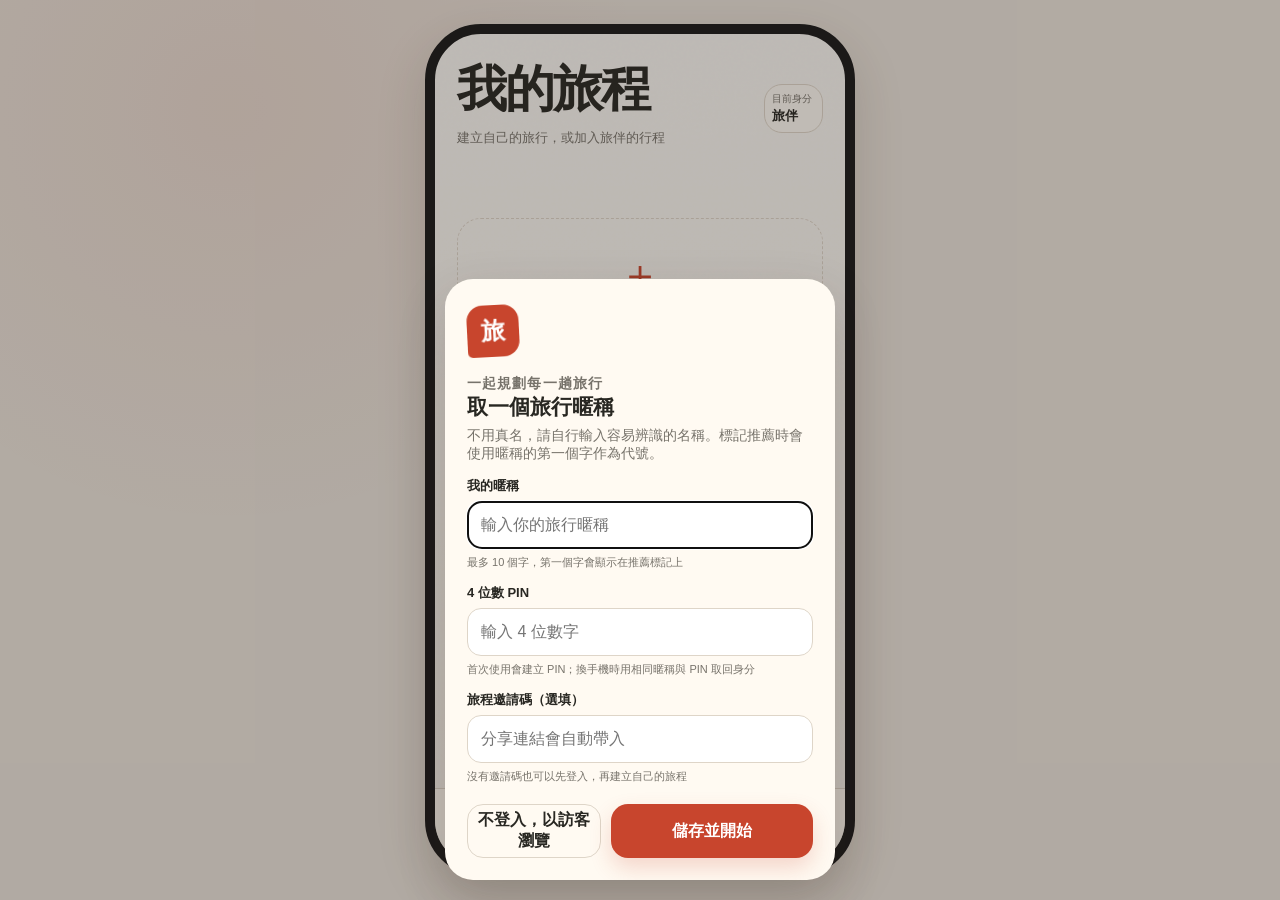
==== index.html @ 7e163027 "feat: add normalized planning geography Phase B implementation gate passed. Production data migratio" ====
<!doctype html>
<html lang="zh-Hant">
  <head>
    <meta charset="UTF-8" />
    <meta name="viewport" content="width=device-width, initial-scale=1, viewport-fit=cover" />
    <meta name="theme-color" content="#f6f1e8" />
    <meta
      name="description"
      content="多人協作的旅遊行程、航班、住宿與地點規劃 App"
    />
    <title>旅伴｜多人旅遊規劃</title>
    <link rel="manifest" href="./manifest.webmanifest" />
    <link rel="icon" href="./icons/icon-192.png" sizes="192x192" type="image/png" />
    <link rel="apple-touch-icon" href="./icons/apple-touch-icon.png" />
    <meta name="apple-mobile-web-app-capable" content="yes" />
    <meta name="apple-mobile-web-app-title" content="旅伴" />
    <link rel="stylesheet" href="./vendor/leaflet/leaflet.css" />
    <link rel="stylesheet" href="./styles.css?v=20260912.2" />
  </head>
  <body>
    <main class="stage">
      <section class="phone" aria-label="多人旅遊規劃 App">
        <div id="app" class="app"></div>
        <nav class="tab-bar" aria-label="主要導覽">
          <!-- Icons: Tabler Icons, MIT License. See vendor/tabler-icons/LICENSE. -->
          <button class="tab active" type="button" data-tab="overview" aria-current="page">
            <span class="tab-icon" aria-hidden="true">
              <svg viewBox="0 0 24 24" fill="none" stroke="currentColor" stroke-width="2" stroke-linecap="round" stroke-linejoin="round" focusable="false">
                <path d="M8 16l2 -6l6 -2l-2 6l-6 2" />
                <path d="M3 12a9 9 0 1 0 18 0a9 9 0 1 0 -18 0" />
                <path d="M12 3v2M12 19v2M3 12h2M19 12h2" />
              </svg>
            </span><span class="tab-label">總覽</span>
          </button>
          <button class="tab" type="button" data-tab="places">
            <span class="tab-icon" aria-hidden="true">
              <svg viewBox="0 0 24 24" fill="none" stroke="currentColor" stroke-width="2" stroke-linecap="round" stroke-linejoin="round" focusable="false">
                <path d="M9 11a3 3 0 1 0 6 0a3 3 0 0 0 -6 0" />
                <path d="M17.657 16.657l-4.243 4.243a2 2 0 0 1 -2.827 0l-4.244 -4.243a8 8 0 1 1 11.314 0" />
              </svg>
            </span><span class="tab-label">地點</span>
          </button>
          <button class="tab" type="button" data-tab="itinerary">
            <span class="tab-icon" aria-hidden="true">
              <svg viewBox="0 0 24 24" fill="none" stroke="currentColor" stroke-width="2" stroke-linecap="round" stroke-linejoin="round" focusable="false">
                <path d="M4 7a2 2 0 0 1 2 -2h12a2 2 0 0 1 2 2v12a2 2 0 0 1 -2 2h-12a2 2 0 0 1 -2 -2V7" />
                <path d="M16 3v4M8 3v4M4 11h16M8 15h2v2H8v-2" />
              </svg>
            </span><span class="tab-label">行程</span>
          </button>
          <button class="tab" type="button" data-tab="shopping">
            <span class="tab-icon" aria-hidden="true">
              <svg viewBox="0 0 24 24" fill="none" stroke="currentColor" stroke-width="2" stroke-linecap="round" stroke-linejoin="round" focusable="false">
                <path d="M6.331 8h11.339a2 2 0 0 1 1.977 2.304l-1.255 8.152a3 3 0 0 1 -2.966 2.544h-6.852a3 3 0 0 1 -2.965 -2.544l-1.255 -8.152A2 2 0 0 1 6.331 8" />
                <path d="M9 11V6a3 3 0 0 1 6 0v5" />
              </svg>
            </span><span class="tab-label">購物</span>
          </button>
        </nav>
        <div class="home-indicator" aria-hidden="true"></div>
      </section>
    </main>

    <div id="sheet-root"></div>
    <div id="toast-root" aria-live="polite"></div>
    <script src="./vendor/leaflet/leaflet.js"></script>
    <script src="./lib/travel-area-audit.js?v=20260913.1"></script>
    <script src="./lib/area-tags.js?v=20260913.1"></script>
    <script src="./lib/canonical-travel-catalog.js?v=20260913.1"></script>
    <script src="./lib/planning-geography.js?v=20260913.2"></script>
    <script src="./lib/canonical-travel-manifest.js?v=20260913.1"></script>
    <script src="./lib/canonical-travel-migration.js?v=20260913.1"></script>
    <script src="./app.js?v=20260913.1"></script>
  </body>
</html>
---- vendor/leaflet/leaflet.css ----
/* required styles */

.leaflet-pane,
.leaflet-tile,
.leaflet-marker-icon,
.leaflet-marker-shadow,
.leaflet-tile-container,
.leaflet-pane > svg,
.leaflet-pane > canvas,
.leaflet-zoom-box,
.leaflet-image-layer,
.leaflet-layer {
	position: absolute;
	left: 0;
	top: 0;
	}
.leaflet-container {
	overflow: hidden;
	}
.leaflet-tile,
.leaflet-marker-icon,
.leaflet-marker-shadow {
	-webkit-user-select: none;
	   -moz-user-select: none;
	        user-select: none;
	  -webkit-user-drag: none;
	}
/* Prevents IE11 from highlighting tiles in blue */
.leaflet-tile::selection {
	background: transparent;
}
/* Safari renders non-retina tile on retina better with this, but Chrome is worse */
.leaflet-safari .leaflet-tile {
	image-rendering: -webkit-optimize-contrast;
	}
/* hack that prevents hw layers "stretching" when loading new tiles */
.leaflet-safari .leaflet-tile-container {
	width: 1600px;
	height: 1600px;
	-webkit-transform-origin: 0 0;
	}
.leaflet-marker-icon,
.leaflet-marker-shadow {
	display: block;
	}
/* .leaflet-container svg: reset svg max-width decleration shipped in Joomla! (joomla.org) 3.x */
/* .leaflet-container img: map is broken in FF if you have max-width: 100% on tiles */
.leaflet-container .leaflet-overlay-pane svg {
	max-width: none !important;
	max-height: none !important;
	}
.leaflet-container .leaflet-marker-pane img,
.leaflet-container .leaflet-shadow-pane img,
.leaflet-container .leaflet-tile-pane img,
.leaflet-container img.leaflet-image-layer,
.leaflet-container .leaflet-tile {
	max-width: none !important;
	max-height: none !important;
	width: auto;
	padding: 0;
	}

.leaflet-container img.leaflet-tile {
	/* See: https://bugs.chromium.org/p/chromium/issues/detail?id=600120 */
	mix-blend-mode: plus-lighter;
}

.leaflet-container.leaflet-touch-zoom {
	-ms-touch-action: pan-x pan-y;
	touch-action: pan-x pan-y;
	}
.leaflet-container.leaflet-touch-drag {
	-ms-touch-action: pinch-zoom;
	/* Fallback for FF which doesn't support pinch-zoom */
	touch-action: none;
	touch-action: pinch-zoom;
}
.leaflet-container.leaflet-touch-drag.leaflet-touch-zoom {
	-ms-touch-action: none;
	touch-action: none;
}
.leaflet-container {
	-webkit-tap-highlight-color: transparent;
}
.leaflet-container a {
	-webkit-tap-highlight-color: rgba(51, 181, 229, 0.4);
}
.leaflet-tile {
	filter: inherit;
	visibility: hidden;
	}
.leaflet-tile-loaded {
	visibility: inherit;
	}
.leaflet-zoom-box {
	width: 0;
	height: 0;
	-moz-box-sizing: border-box;
	     box-sizing: border-box;
	z-index: 800;
	}
/* workaround for https://bugzilla.mozilla.org/show_bug.cgi?id=888319 */
.leaflet-overlay-pane svg {
	-moz-user-select: none;
	}

.leaflet-pane         { z-index: 400; }

.leaflet-tile-pane    { z-index: 200; }
.leaflet-overlay-pane { z-index: 400; }
.leaflet-shadow-pane  { z-index: 500; }
.leaflet-marker-pane  { z-index: 600; }
.leaflet-tooltip-pane   { z-index: 650; }
.leaflet-popup-pane   { z-index: 700; }

.leaflet-map-pane canvas { z-index: 100; }
.leaflet-map-pane svg    { z-index: 200; }

.leaflet-vml-shape {
	width: 1px;
	height: 1px;
	}
.lvml {
	behavior: url(#default#VML);
	display: inline-block;
	position: absolute;
	}


/* control positioning */

.leaflet-control {
	position: relative;
	z-index: 800;
	pointer-events: visiblePainted; /* IE 9-10 doesn't have auto */
	pointer-events: auto;
	}
.leaflet-top,
.leaflet-bottom {
	position: absolute;
	z-index: 1000;
	pointer-events: none;
	}
.leaflet-top {
	top: 0;
	}
.leaflet-right {
	right: 0;
	}
.leaflet-bottom {
	bottom: 0;
	}
.leaflet-left {
	left: 0;
	}
.leaflet-control {
	float: left;
	clear: both;
	}
.leaflet-right .leaflet-control {
	float: right;
	}
.leaflet-top .leaflet-control {
	margin-top: 10px;
	}
.leaflet-bottom .leaflet-control {
	margin-bottom: 10px;
	}
.leaflet-left .leaflet-control {
	margin-left: 10px;
	}
.leaflet-right .leaflet-control {
	margin-right: 10px;
	}


/* zoom and fade animations */

.leaflet-fade-anim .leaflet-popup {
	opacity: 0;
	-webkit-transition: opacity 0.2s linear;
	   -moz-transition: opacity 0.2s linear;
	        transition: opacity 0.2s linear;
	}
.leaflet-fade-anim .leaflet-map-pane .leaflet-popup {
	opacity: 1;
	}
.leaflet-zoom-animated {
	-webkit-transform-origin: 0 0;
	    -ms-transform-origin: 0 0;
	        transform-origin: 0 0;
	}
svg.leaflet-zoom-animated {
	will-change: transform;
}

.leaflet-zoom-anim .leaflet-zoom-animated {
	-webkit-transition: -webkit-transform 0.25s cubic-bezier(0,0,0.25,1);
	   -moz-transition:    -moz-transform 0.25s cubic-bezier(0,0,0.25,1);
	        transition:         transform 0.25s cubic-bezier(0,0,0.25,1);
	}
.leaflet-zoom-anim .leaflet-tile,
.leaflet-pan-anim .leaflet-tile {
	-webkit-transition: none;
	   -moz-transition: none;
	        transition: none;
	}

.leaflet-zoom-anim .leaflet-zoom-hide {
	visibility: hidden;
	}


/* cursors */

.leaflet-interactive {
	cursor: pointer;
	}
.leaflet-grab {
	cursor: -webkit-grab;
	cursor:    -moz-grab;
	cursor:         grab;
	}
.leaflet-crosshair,
.leaflet-crosshair .leaflet-interactive {
	cursor: crosshair;
	}
.leaflet-popup-pane,
.leaflet-control {
	cursor: auto;
	}
.leaflet-dragging .leaflet-grab,
.leaflet-dragging .leaflet-grab .leaflet-interactive,
.leaflet-dragging .leaflet-marker-draggable {
	cursor: move;
	cursor: -webkit-grabbing;
	cursor:    -moz-grabbing;
	cursor:         grabbing;
	}

/* marker & overlays interactivity */
.leaflet-marker-icon,
.leaflet-marker-shadow,
.leaflet-image-layer,
.leaflet-pane > svg path,
.leaflet-tile-container {
	pointer-events: none;
	}

.leaflet-marker-icon.leaflet-interactive,
.leaflet-image-layer.leaflet-interactive,
.leaflet-pane > svg path.leaflet-interactive,
svg.leaflet-image-layer.leaflet-interactive path {
	pointer-events: visiblePainted; /* IE 9-10 doesn't have auto */
	pointer-events: auto;
	}

/* visual tweaks */

.leaflet-container {
	background: #ddd;
	outline-offset: 1px;
	}
.leaflet-container a {
	color: #0078A8;
	}
.leaflet-zoom-box {
	border: 2px dotted #38f;
	background: rgba(255,255,255,0.5);
	}


/* general typography */
.leaflet-container {
	font-family: "Helvetica Neue", Arial, Helvetica, sans-serif;
	font-size: 12px;
	font-size: 0.75rem;
	line-height: 1.5;
	}


/* general toolbar styles */

.leaflet-bar {
	box-shadow: 0 1px 5px rgba(0,0,0,0.65);
	border-radius: 4px;
	}
.leaflet-bar a {
	background-color: #fff;
	border-bottom: 1px solid #ccc;
	width: 26px;
	height: 26px;
	line-height: 26px;
	display: block;
	text-align: center;
	text-decoration: none;
	color: black;
	}
.leaflet-bar a,
.leaflet-control-layers-toggle {
	background-position: 50% 50%;
	background-repeat: no-repeat;
	display: block;
	}
.leaflet-bar a:hover,
.leaflet-bar a:focus {
	background-color: #f4f4f4;
	}
.leaflet-bar a:first-child {
	border-top-left-radius: 4px;
	border-top-right-radius: 4px;
	}
.leaflet-bar a:last-child {
	border-bottom-left-radius: 4px;
	border-bottom-right-radius: 4px;
	border-bottom: none;
	}
.leaflet-bar a.leaflet-disabled {
	cursor: default;
	background-color: #f4f4f4;
	color: #bbb;
	}

.leaflet-touch .leaflet-bar a {
	width: 30px;
	height: 30px;
	line-height: 30px;
	}
.leaflet-touch .leaflet-bar a:first-child {
	border-top-left-radius: 2px;
	border-top-right-radius: 2px;
	}
.leaflet-touch .leaflet-bar a:last-child {
	border-bottom-left-radius: 2px;
	border-bottom-right-radius: 2px;
	}

/* zoom control */

.leaflet-control-zoom-in,
.leaflet-control-zoom-out {
	font: bold 18px 'Lucida Console', Monaco, monospace;
	text-indent: 1px;
	}

.leaflet-touch .leaflet-control-zoom-in, .leaflet-touch .leaflet-control-zoom-out  {
	font-size: 22px;
	}


/* layers control */

.leaflet-control-layers {
	box-shadow: 0 1px 5px rgba(0,0,0,0.4);
	background: #fff;
	border-radius: 5px;
	}
.leaflet-control-layers-toggle {
	background-image: url(images/layers.png);
	width: 36px;
	height: 36px;
	}
.leaflet-retina .leaflet-control-layers-toggle {
	background-image: url(images/layers-2x.png);
	background-size: 26px 26px;
	}
.leaflet-touch .leaflet-control-layers-toggle {
	width: 44px;
	height: 44px;
	}
.leaflet-control-layers .leaflet-control-layers-list,
.leaflet-control-layers-expanded .leaflet-control-layers-toggle {
	display: none;
	}
.leaflet-control-layers-expanded .leaflet-control-layers-list {
	display: block;
	position: relative;
	}
.leaflet-control-layers-expanded {
	padding: 6px 10px 6px 6px;
	color: #333;
	background: #fff;
	}
.leaflet-control-layers-scrollbar {
	overflow-y: scroll;
	overflow-x: hidden;
	padding-right: 5px;
	}
.leaflet-control-layers-selector {
	margin-top: 2px;
	position: relative;
	top: 1px;
	}
.leaflet-control-layers label {
	display: block;
	font-size: 13px;
	font-size: 1.08333em;
	}
.leaflet-control-layers-separator {
	height: 0;
	border-top: 1px solid #ddd;
	margin: 5px -10px 5px -6px;
	}

/* Default icon URLs */
.leaflet-default-icon-path { /* used only in path-guessing heuristic, see L.Icon.Default */
	background-image: url(images/marker-icon.png);
	}


/* attribution and scale controls */

.leaflet-container .leaflet-control-attribution {
	background: #fff;
	background: rgba(255, 255, 255, 0.8);
	margin: 0;
	}
.leaflet-control-attribution,
.leaflet-control-scale-line {
	padding: 0 5px;
	color: #333;
	line-height: 1.4;
	}
.leaflet-control-attribution a {
	text-decoration: none;
	}
.leaflet-control-attribution a:hover,
.leaflet-control-attribution a:focus {
	text-decoration: underline;
	}
.leaflet-attribution-flag {
	display: inline !important;
	vertical-align: baseline !important;
	width: 1em;
	height: 0.6669em;
	}
.leaflet-left .leaflet-control-scale {
	margin-left: 5px;
	}
.leaflet-bottom .leaflet-control-scale {
	margin-bottom: 5px;
	}
.leaflet-control-scale-line {
	border: 2px solid #777;
	border-top: none;
	line-height: 1.1;
	padding: 2px 5px 1px;
	white-space: nowrap;
	-moz-box-sizing: border-box;
	     box-sizing: border-box;
	background: rgba(255, 255, 255, 0.8);
	text-shadow: 1px 1px #fff;
	}
.leaflet-control-scale-line:not(:first-child) {
	border-top: 2px solid #777;
	border-bottom: none;
	margin-top: -2px;
	}
.leaflet-control-scale-line:not(:first-child):not(:last-child) {
	border-bottom: 2px solid #777;
	}

.leaflet-touch .leaflet-control-attribution,
.leaflet-touch .leaflet-control-layers,
.leaflet-touch .leaflet-bar {
	box-shadow: none;
	}
.leaflet-touch .leaflet-control-layers,
.leaflet-touch .leaflet-bar {
	border: 2px solid rgba(0,0,0,0.2);
	background-clip: padding-box;
	}


/* popup */

.leaflet-popup {
	position: absolute;
	text-align: center;
	margin-bottom: 20px;
	}
.leaflet-popup-content-wrapper {
	padding: 1px;
	text-align: left;
	border-radius: 12px;
	}
.leaflet-popup-content {
	margin: 13px 24px 13px 20px;
	line-height: 1.3;
	font-size: 13px;
	font-size: 1.08333em;
	min-height: 1px;
	}
.leaflet-popup-content p {
	margin: 17px 0;
	margin: 1.3em 0;
	}
.leaflet-popup-tip-container {
	width: 40px;
	height: 20px;
	position: absolute;
	left: 50%;
	margin-top: -1px;
	margin-left: -20px;
	overflow: hidden;
	pointer-events: none;
	}
.leaflet-popup-tip {
	width: 17px;
	height: 17px;
	padding: 1px;

	margin: -10px auto 0;
	pointer-events: auto;

	-webkit-transform: rotate(45deg);
	   -moz-transform: rotate(45deg);
	    -ms-transform: rotate(45deg);
	        transform: rotate(45deg);
	}
.leaflet-popup-content-wrapper,
.leaflet-popup-tip {
	background: white;
	color: #333;
	box-shadow: 0 3px 14px rgba(0,0,0,0.4);
	}
.leaflet-container a.leaflet-popup-close-button {
	position: absolute;
	top: 0;
	right: 0;
	border: none;
	text-align: center;
	width: 24px;
	height: 24px;
	font: 16px/24px Tahoma, Verdana, sans-serif;
	color: #757575;
	text-decoration: none;
	background: transparent;
	}
.leaflet-container a.leaflet-popup-close-button:hover,
.leaflet-container a.leaflet-popup-close-button:focus {
	color: #585858;
	}
.leaflet-popup-scrolled {
	overflow: auto;
	}

.leaflet-oldie .leaflet-popup-content-wrapper {
	-ms-zoom: 1;
	}
.leaflet-oldie .leaflet-popup-tip {
	width: 24px;
	margin: 0 auto;

	-ms-filter: "progid:DXImageTransform.Microsoft.Matrix(M11=0.70710678, M12=0.70710678, M21=-0.70710678, M22=0.70710678)";
	filter: progid:DXImageTransform.Microsoft.Matrix(M11=0.70710678, M12=0.70710678, M21=-0.70710678, M22=0.70710678);
	}

.leaflet-oldie .leaflet-control-zoom,
.leaflet-oldie .leaflet-control-layers,
.leaflet-oldie .leaflet-popup-content-wrapper,
.leaflet-oldie .leaflet-popup-tip {
	border: 1px solid #999;
	}


/* div icon */

.leaflet-div-icon {
	background: #fff;
	border: 1px solid #666;
	}


/* Tooltip */
/* Base styles for the element that has a tooltip */
.leaflet-tooltip {
	position: absolute;
	padding: 6px;
	background-color: #fff;
	border: 1px solid #fff;
	border-radius: 3px;
	color: #222;
	white-space: nowrap;
	-webkit-user-select: none;
	-moz-user-select: none;
	-ms-user-select: none;
	user-select: none;
	pointer-events: none;
	box-shadow: 0 1px 3px rgba(0,0,0,0.4);
	}
.leaflet-tooltip.leaflet-interactive {
	cursor: pointer;
	pointer-events: auto;
	}
.leaflet-tooltip-top:before,
.leaflet-tooltip-bottom:before,
.leaflet-tooltip-left:before,
.leaflet-tooltip-right:before {
	position: absolute;
	pointer-events: none;
	border: 6px solid transparent;
	background: transparent;
	content: "";
	}

/* Directions */

.leaflet-tooltip-bottom {
	margin-top: 6px;
}
.leaflet-tooltip-top {
	margin-top: -6px;
}
.leaflet-tooltip-bottom:before,
.leaflet-tooltip-top:before {
	left: 50%;
	margin-left: -6px;
	}
.leaflet-tooltip-top:before {
	bottom: 0;
	margin-bottom: -12px;
	border-top-color: #fff;
	}
.leaflet-tooltip-bottom:before {
	top: 0;
	margin-top: -12px;
	margin-left: -6px;
	border-bottom-color: #fff;
	}
.leaflet-tooltip-left {
	margin-left: -6px;
}
.leaflet-tooltip-right {
	margin-left: 6px;
}
.leaflet-tooltip-left:before,
.leaflet-tooltip-right:before {
	top: 50%;
	margin-top: -6px;
	}
.leaflet-tooltip-left:before {
	right: 0;
	margin-right: -12px;
	border-left-color: #fff;
	}
.leaflet-tooltip-right:before {
	left: 0;
	margin-left: -12px;
	border-right-color: #fff;
	}

/* Printing */

@media print {
	/* Prevent printers from removing background-images of controls. */
	.leaflet-control {
		-webkit-print-color-adjust: exact;
		print-color-adjust: exact;
		}
	}
---- styles.css ----
:root {
  color-scheme: light;
  --paper: #f6f1e8;
  --paper-2: #fffaf2;
  --ink: #282722;
  --muted: #77736b;
  --line: #ded5c8;
  --accent: #c8452d;
  --accent-deep: #ad341f;
  --mineral: #40777a;
  --mineral-soft: #dcebea;
  --shadow: 0 18px 50px rgba(55, 39, 25, 0.16);
  --radius: 24px;
  font-family:
    -apple-system, BlinkMacSystemFont, "SF Pro Display", "PingFang TC",
    "Noto Sans TC", "Microsoft JhengHei", sans-serif;
}

* {
  box-sizing: border-box;
}

html,
body {
  margin: 0;
  min-height: 100%;
  overflow-x: hidden;
  background:
    radial-gradient(circle at 18% 12%, rgba(200, 69, 45, 0.07), transparent 32%),
    #e8e1d8;
  color: var(--ink);
}

button,
input,
select {
  font: inherit;
}

button {
  color: inherit;
}

.stage {
  min-height: 100dvh;
  display: grid;
  place-items: center;
  padding: 24px;
}

.phone {
  position: relative;
  width: min(430px, 100%);
  height: min(900px, calc(100dvh - 48px));
  min-height: 720px;
  overflow: hidden;
  border: 10px solid #181818;
  border-radius: 56px;
  background:
    linear-gradient(rgba(255, 255, 255, 0.44), rgba(255, 255, 255, 0.06)),
    var(--paper);
  box-shadow: var(--shadow);
}

.phone::before {
  content: "";
  position: absolute;
  inset: 0;
  pointer-events: none;
  opacity: 0.17;
  background-image: url("data:image/svg+xml,%3Csvg viewBox='0 0 160 160' xmlns='http://www.w3.org/2000/svg'%3E%3Cfilter id='n'%3E%3CfeTurbulence type='fractalNoise' baseFrequency='.8' numOctaves='3' stitchTiles='stitch'/%3E%3C/filter%3E%3Crect width='100%25' height='100%25' filter='url(%23n)' opacity='.12'/%3E%3C/svg%3E");
}

.app {
  position: absolute;
  inset: 0 0 78px;
  overflow-y: auto;
  overflow-x: hidden;
  overscroll-behavior: contain;
  scrollbar-width: none;
}

.app::-webkit-scrollbar {
  display: none;
}

.screen {
  width: 100%;
  max-width: 100%;
  min-height: 100%;
  overflow-x: clip;
  padding: 22px 22px 34px;
}

.overview-screen {
  min-height: 100%;
  overflow: visible;
  display: flex;
  flex-direction: column;
  padding: 14px 18px 14px;
}

.overview-screen .title-row {
  margin-bottom: 8px;
}

.overview-screen .title-row > div:first-child {
  flex: 1 1 auto;
  min-width: 0;
}

.overview-screen .trip-title-button h1 {
  max-width: none;
  font-size: clamp(30px, 8vw, 38px);
  line-height: 1.08;
  overflow-wrap: anywhere;
  white-space: normal;
}

.overview-screen .subtitle {
  max-width: none;
  font-size: 17px;
  line-height: 1.25;
  overflow-wrap: anywhere;
  white-space: normal;
}

.overview-screen .header-actions .profile-button > .member-avatar {
  display: none;
}

.overview-screen .header-actions .profile-button {
  padding-left: 9px;
}

.overview-screen .header-actions {
  gap: 5px;
}

.overview-screen .share-button {
  min-width: 48px;
}

.overview-screen .flight-section {
  margin-top: 6px;
}

.overview-flight-section {
  flex: 0 0 auto;
}

.overview-screen .section-row h2 {
  margin-bottom: 8px;
  font-size: 17px;
}

.overview-screen .flight-leg {
  grid-template-columns: 34px minmax(0, 1fr) 20px minmax(0, 1fr);
  gap: 5px 7px;
  padding: 8px 10px;
}

.overview-screen .airport strong {
  font-size: 17px;
}

.overview-screen .airport span {
  font-size: 11px;
}

.overview-screen .flight-arrow .plane {
  font-size: 17px;
}

.overview-screen .flight-direction-badge {
  font-size: 11px;
}

.overview-screen .flight-travelers {
  min-height: 25px;
  padding-top: 4px;
  font-size: 12px;
}

.map-date-disabled {
  opacity: 0.48;
}

.overview-screen .saved-preview {
  min-height: 0;
  margin-top: 10px;
}

.overview-screen .preview-rail {
  grid-auto-columns: 112px;
  padding-bottom: 5px;
}

.overview-screen .preview-card {
  min-height: 82px;
  align-items: center;
  justify-content: center;
  padding: 10px;
  text-align: center;
}

.overview-screen .preview-card strong {
  width: 100%;
}

.overview-screen > .primary-button {
  flex: 0 0 auto;
  min-height: 44px;
  margin-top: 7px;
}

.overview-undo-button {
  width: 36px;
  height: 44px;
  display: grid;
  flex: 0 0 auto;
  place-items: center;
  border: 1px solid var(--line);
  border-radius: 16px;
  background: rgba(255, 250, 242, 0.8);
  color: var(--accent);
  cursor: pointer;
  font-size: 23px;
  font-weight: 800;
}

.startup-state {
  padding: 32px 20px;
  color: var(--ink);
}

.startup-state p {
  color: var(--muted);
}

.startup-skeleton {
  height: 112px;
  margin-top: 24px;
  border-radius: 16px;
  background: var(--line);
}

.page-undo-button,
.sheet-undo-button {
  width: 40px;
  height: 40px;
  display: grid;
  flex: 0 0 auto;
  place-items: center;
  padding: 0;
  border: 1px solid var(--line);
  border-radius: 14px;
  background: rgba(255, 250, 242, 0.9);
  color: var(--accent);
  cursor: pointer;
  font-size: 22px;
  font-weight: 850;
  line-height: 1;
}

.sheet-undo-button {
  position: absolute;
  z-index: 4;
  top: 20px;
  right: 68px;
}

.overview-undo-button:disabled,
.page-undo-button:disabled,
.sheet-undo-button:disabled {
  cursor: default;
  opacity: 0.34;
}

.overview-status-card {
  position: relative;
  display: grid;
  grid-template-columns: minmax(0, 1fr) auto;
  gap: 8px 14px;
  padding: 14px 15px 12px;
  border: 1px solid var(--line);
  border-radius: 20px;
  background: rgba(255, 250, 242, 0.74);
}

.overview-status-card > div:first-child,
.overview-flight-brief > div {
  min-width: 0;
  display: grid;
  gap: 2px;
}

.overview-status-card small,
.overview-status-card span,
.overview-flight-brief small,
.overview-flight-brief span {
  color: var(--muted);
  font-size: 10px;
}

.overview-status-card > div:first-child > strong {
  font-family: "Songti TC", "Noto Serif TC", serif;
  font-size: 25px;
  line-height: 1.05;
}

.overview-readiness {
  display: grid;
  align-content: center;
  justify-items: end;
}

.overview-readiness > strong {
  color: var(--accent);
  font-size: 24px;
  line-height: 1;
}

.overview-readiness > strong small {
  color: inherit;
  font-size: 11px;
}

.overview-progress {
  height: 5px;
  grid-column: 1 / -1;
  overflow: hidden;
  border-radius: 99px;
  background: #e9dfd2;
}

.overview-progress i {
  height: 100%;
  display: block;
  border-radius: inherit;
  background: var(--accent);
}

.overview-metrics {
  display: grid;
  grid-template-columns: repeat(4, minmax(0, 1fr));
  margin-top: 8px;
  overflow: hidden;
  border: 1px solid var(--line);
  border-radius: 17px;
  background: rgba(255, 250, 242, 0.56);
}

.overview-metrics button {
  min-width: 0;
  min-height: 58px;
  display: grid;
  align-content: center;
  gap: 2px;
  padding: 6px 3px;
  border: 0;
  border-right: 1px solid var(--line);
  background: transparent;
  cursor: pointer;
}

.overview-metrics button:last-child {
  border-right: 0;
}

.overview-metrics strong {
  color: var(--mineral);
  font-size: 17px;
}

.overview-metrics span {
  overflow: hidden;
  color: var(--muted);
  font-size: 9px;
  text-overflow: ellipsis;
  white-space: nowrap;
}

.overview-next-section {
  min-height: 0;
  margin-top: 10px;
}

.overview-next-section .section-row {
  margin-bottom: 4px;
}

.overview-next-section .section-row h2 {
  margin: 1px 0 0;
  font-size: 18px;
}

.overview-next-section .section-kicker {
  font-size: 9px;
}

.overview-action-list {
  display: grid;
  gap: 5px;
}

.overview-action-card {
  min-width: 0;
  min-height: 49px;
  display: grid;
  grid-template-columns: 31px minmax(0, 1fr) auto;
  align-items: center;
  gap: 8px;
  padding: 7px 10px;
  border: 1px solid var(--line);
  border-radius: 15px;
  background: rgba(255, 250, 242, 0.72);
  cursor: pointer;
  text-align: left;
}

.overview-action-card > span:first-child {
  width: 31px;
  height: 31px;
  display: grid;
  place-items: center;
  border-radius: 10px;
  background: var(--mineral-soft);
  color: var(--mineral);
  font-size: 15px;
  font-weight: 800;
}

.overview-action-card > span:nth-child(2) {
  min-width: 0;
  display: grid;
  gap: 1px;
}

.overview-action-card strong,
.overview-action-card small {
  overflow: hidden;
  text-overflow: ellipsis;
  white-space: nowrap;
}

.overview-action-card strong {
  font-size: 12px;
}

.overview-action-card small {
  color: var(--muted);
  font-size: 9px;
}

.overview-action-card > b {
  color: var(--accent);
  font-size: 18px;
}

.overview-flight-brief {
  min-height: 62px;
  display: grid;
  grid-template-columns: minmax(0, 1fr) auto;
  align-items: center;
  gap: 10px;
  margin-top: 9px;
  padding: 9px 11px;
  border: 1px solid var(--line);
  border-radius: 16px;
  background: #eee7dc;
}

.overview-flight-brief strong {
  overflow: hidden;
  font-size: 13px;
  text-overflow: ellipsis;
  white-space: nowrap;
}

.overview-flight-brief button {
  min-height: 36px;
  padding: 0 11px;
  border: 1px solid rgba(64, 119, 122, 0.25);
  border-radius: 12px;
  background: var(--paper-2);
  color: var(--mineral);
  cursor: pointer;
  font-size: 11px;
  font-weight: 800;
}

.screen.map-screen {
  display: flex;
  flex-direction: column;
  padding-bottom: 0;
}

.eyebrow,
.section-kicker {
  margin: 0;
  color: var(--mineral);
  font-size: 14px;
  font-weight: 700;
  letter-spacing: 0.08em;
}

h1,
h2,
h3,
p {
  margin-top: 0;
}

h1 {
  margin-bottom: 6px;
  font-family: "Songti TC", "Noto Serif TC", serif;
  font-size: clamp(38px, 10vw, 50px);
  font-weight: 650;
  letter-spacing: -0.04em;
}

h2 {
  margin-bottom: 14px;
  font-size: 21px;
}

.title-row,
.section-row {
  display: flex;
  align-items: center;
  justify-content: space-between;
  gap: 14px;
}

.title-row {
  margin-bottom: 22px;
}

.subtitle {
  margin: 0;
  color: var(--accent);
  font-family: "Songti TC", "Noto Serif TC", serif;
  font-size: 26px;
}

.icon-button,
.round-button {
  border: 1px solid var(--line);
  background: rgba(255, 250, 242, 0.82);
  display: grid;
  place-items: center;
  cursor: pointer;
}

.round-button {
  width: 48px;
  height: 48px;
  border-radius: 50%;
  border: 0;
  color: white;
  background: var(--accent);
  font-size: 30px;
  box-shadow: 0 9px 22px rgba(200, 69, 45, 0.22);
}

.icon-button {
  width: 40px;
  height: 40px;
  flex: 0 0 40px;
  aspect-ratio: 1;
  border-radius: 50%;
}

.profile-button {
  display: flex;
  align-items: center;
  gap: 9px;
  padding: 7px 10px 7px 7px;
  border: 1px solid var(--line);
  border-radius: 18px;
  background: rgba(255, 250, 242, 0.72);
  cursor: pointer;
  text-align: left;
}

.profile-button span {
  display: grid;
  gap: 1px;
}

.profile-button small {
  color: var(--muted);
  font-size: 10px;
}

.profile-button strong {
  max-width: 76px;
  overflow: hidden;
  font-size: 13px;
  text-overflow: ellipsis;
  white-space: nowrap;
}

.header-actions {
  display: flex;
  align-items: center;
  gap: 7px;
}

.share-button {
  min-width: 54px;
  height: 44px;
  display: grid;
  place-items: center;
  gap: 0;
  padding: 4px 8px;
  border: 1px solid var(--line);
  border-radius: 16px;
  background: rgba(255, 250, 242, 0.8);
  color: var(--mineral);
  cursor: pointer;
}

.share-button span {
  font-size: 17px;
  line-height: 1;
}

.share-button b {
  font-size: 9px;
}

.member-avatar {
  width: 38px;
  height: 38px;
  display: inline-grid;
  flex: 0 0 auto;
  place-items: center;
  border: 2px solid var(--paper-2);
  border-radius: 12px;
  color: white;
  font-size: 13px;
  font-weight: 800;
}

.member-avatar.compact {
  width: 27px;
  height: 27px;
  border-radius: 9px;
  font-size: 11px;
}

.member-avatar.coral {
  background: #bd5944;
}

.member-avatar.teal {
  background: #47777a;
}

.member-avatar.ochre {
  background: #a67939;
}

.segment {
  display: grid;
  grid-auto-flow: column;
  grid-auto-columns: 1fr;
  gap: 4px;
  margin-bottom: 22px;
  padding: 4px;
  border: 1px solid rgba(222, 213, 200, 0.9);
  border-radius: 17px;
  background: rgba(235, 228, 217, 0.72);
}

.segment button {
  min-height: 44px;
  border: 0;
  border-radius: 13px;
  background: transparent;
  cursor: pointer;
  font-weight: 700;
}

.segment button.active {
  color: white;
  background: var(--accent);
  box-shadow: 0 5px 12px rgba(173, 52, 31, 0.18);
}

.flight-section {
  margin-top: 24px;
}

.flight-card {
  overflow: hidden;
  border: 1px solid var(--line);
  border-radius: var(--radius);
  background: rgba(255, 250, 242, 0.8);
}

.flight-leg {
  display: grid;
  grid-template-columns: 44px minmax(0, 1fr) auto minmax(0, 1fr);
  grid-template-areas:
    "direction departure arrow arrival"
    "direction travelers travelers travelers";
  align-items: center;
  gap: 12px;
  padding: 20px;
}

.flight-leg + .flight-leg {
  border-top: 1px dashed var(--line);
}

.airport {
  display: grid;
  min-width: 0;
  gap: 3px;
}

.departure-airport {
  grid-area: departure;
}

.arrival-airport {
  grid-area: arrival;
  text-align: right;
}

.airport strong {
  display: block;
  overflow: hidden;
  font-family: "Songti TC", "Noto Serif TC", serif;
  font-size: 22px;
  text-overflow: ellipsis;
  white-space: nowrap;
}

.airport span,
.meta {
  color: var(--muted);
  font-size: 13px;
}

.flight-arrow {
  grid-area: arrow;
  display: grid;
  justify-items: center;
  gap: 2px;
  color: var(--mineral);
}

.flight-arrow .plane {
  font-size: 22px;
  transform: rotate(10deg);
}

.flight-direction-badge {
  grid-area: direction;
  align-self: stretch;
  display: grid;
  place-items: center;
  padding-right: 8px;
  border-right: 1px dashed var(--line);
  color: var(--accent);
  font-size: 12px;
  font-weight: 900;
  white-space: nowrap;
}

.saved-preview {
  margin-top: 26px;
}

.preview-rail {
  display: grid;
  grid-auto-flow: column;
  grid-auto-columns: 132px;
  gap: 10px;
  overflow-x: auto;
  padding: 2px 2px 8px;
  overscroll-behavior-inline: contain;
  scroll-snap-type: x proximity;
  scrollbar-width: none;
  touch-action: pan-x;
  -webkit-overflow-scrolling: touch;
  cursor: grab;
}

.preview-rail:active {
  cursor: grabbing;
}

.preview-rail::-webkit-scrollbar {
  display: none;
}

.preview-card {
  min-height: 120px;
  display: flex;
  flex-direction: column;
  justify-content: flex-end;
  padding: 14px;
  border: 1px solid var(--line);
  border-radius: 18px;
  background:
    linear-gradient(180deg, transparent 25%, rgba(34, 30, 25, 0.72)),
    var(--swatch, #c2d8d3);
  color: white;
  cursor: pointer;
  scroll-snap-align: start;
}

.preview-card strong {
  font-size: 15px;
  line-height: 1.25;
}

.primary-button,
.outline-button {
  width: 100%;
  min-height: 54px;
  border-radius: 17px;
  cursor: pointer;
  font-weight: 800;
}

.primary-button {
  border: 0;
  background: var(--accent);
  color: white;
  box-shadow: 0 10px 22px rgba(200, 69, 45, 0.2);
}

.primary-button:hover,
.primary-button:focus-visible {
  background: var(--accent-deep);
}

.outline-button {
  border: 1px dashed var(--accent);
  background: transparent;
  color: var(--accent);
}

.place-group {
  margin-top: 18px;
}

.group-title {
  display: flex;
  align-items: center;
  gap: 8px;
  margin: 0 0 5px;
  color: var(--mineral);
  font-size: 17px;
}

.group-title-row {
  display: flex;
  align-items: center;
  justify-content: space-between;
  gap: 10px;
}

.travel-area-retry {
  min-height: 36px;
  padding: 7px 11px;
  border: 1px solid var(--line);
  border-radius: 999px;
  color: var(--accent);
  background: rgba(255, 250, 242, 0.9);
  font-size: 13px;
  font-weight: 700;
}

.place-list {
  border-top: 1px solid var(--line);
}

.swipe-row {
  position: relative;
  overflow: hidden;
  border-bottom: 1px solid var(--line);
}

.swipe-delete {
  position: absolute;
  inset: 0 0 0 auto;
  width: 84px;
  border: 0;
  background: #b93f31;
  color: white;
  cursor: pointer;
  font-weight: 800;
  opacity: 0;
  visibility: hidden;
  transition: opacity 120ms ease;
}

.swipe-row.delete-visible .swipe-delete {
  opacity: 1;
  visibility: visible;
}

.swipe-surface {
  position: relative;
  z-index: 1;
  background: var(--paper);
  touch-action: pan-y;
  transition: transform 190ms ease;
  will-change: transform;
}

.place-row.swipe-surface {
  width: 100%;
  isolation: isolate;
  box-shadow: 10px 0 0 var(--paper);
}

.swipe-surface.revealed {
  transform: translateX(-84px);
}

.place-row {
  display: grid;
  grid-template-columns: 54px minmax(0, 1fr) auto;
  gap: 12px;
  align-items: center;
  min-height: 82px;
  padding: 14px 0;
}

/* Vertical rhythm inside the Places list card only (scoped via .place-row so the
   itinerary timeline's unrelated .place-copy button keeps its own spacing).
   name -> tag is tight (tag is a continuation of the name), tag -> meta is normal,
   meta -> marker status is the most separated of the three, but still modest. */
.place-row .place-copy strong {
  margin-bottom: 4px;
  overflow: visible;
  white-space: normal;
  overflow-wrap: anywhere;
}

.place-row .place-copy .place-list-tags {
  margin: 0 0 6px;
  max-height: none;
  overflow: visible;
}

.place-row .place-copy > span:not(.place-list-tags):not(.vote-names) {
  display: block;
  margin: 0 0 7px;
}

.place-thumb,
.mini-thumb {
  display: grid;
  place-items: center;
  color: white;
  background: var(--swatch, var(--mineral));
  font-family: "Songti TC", serif;
  font-weight: 800;
}

.place-thumb {
  width: 54px;
  height: 54px;
  padding: 0;
  border: 0;
  border-radius: 15px;
  font-size: 19px;
}

.mini-thumb {
  width: 42px;
  height: 42px;
  border-radius: 12px;
}

.place-copy {
  min-width: 0;
}

.place-copy strong {
  display: block;
  margin-bottom: 5px;
  overflow: hidden;
  font-size: 16px;
  text-overflow: ellipsis;
  white-space: nowrap;
}

.place-copy span {
  color: var(--muted);
  font-size: 13px;
}

.place-copy-button {
  padding: 0;
  border: 0;
  background: transparent;
  cursor: pointer;
  text-align: left;
}

.place-copy .vote-names {
  display: block;
  margin-top: 4px;
  overflow: hidden;
  color: var(--mineral);
  font-size: 12px;
  font-weight: 700;
  text-overflow: ellipsis;
  white-space: nowrap;
}

.place-row .place-copy .vote-names {
  margin-top: 0;
}

.reaction-button {
  display: grid;
  grid-template-columns: auto auto;
  place-content: center;
  place-items: center;
  gap: 3px;
  min-width: 47px;
  height: 42px;
  margin-right: 4px;
  padding: 0 9px;
  border: 1px solid var(--line);
  border-radius: 15px;
  background: rgba(255, 250, 242, 0.88);
  color: var(--muted);
  cursor: pointer;
}

.reaction-button span,
.reaction-button b {
  display: block;
  line-height: 1;
}

.reaction-button b {
  margin: 0;
  font-size: 12px;
  font-variant-numeric: tabular-nums;
}

.reaction-button.active {
  border-color: #e8a293;
  background: #fff0eb;
  color: var(--accent);
}

.list-footer {
  position: sticky;
  z-index: 12;
  bottom: 0;
  isolation: isolate;
  margin: 24px -3px 0;
  padding: 12px 3px 5px;
  border-top: 1px solid var(--line);
  background: var(--paper);
  box-shadow: 0 12px 0 var(--paper);
  transform: translateZ(0);
}

.list-footer .primary-button {
  position: relative;
  z-index: 1;
}

.map-toolbar {
  display: flex;
  align-items: center;
  justify-content: space-between;
  gap: 12px;
}

.map-toolbar.title-row {
  margin-bottom: 0;
}

.map-toolbar h1,
.map-toolbar .meta {
  margin-bottom: 0;
}

.map-toolbar-actions,
.map-fullscreen-floating-actions {
  display: flex;
  align-items: center;
  gap: 7px;
}

.map-fullscreen-button,
.map-floating-button {
  min-height: 40px;
  display: inline-flex;
  align-items: center;
  justify-content: center;
  gap: 6px;
  padding: 0 11px;
  border: 1px solid var(--line);
  border-radius: 14px;
  background: rgba(255, 250, 242, 0.94);
  color: var(--mineral);
  box-shadow: 0 4px 14px rgba(45, 35, 29, 0.1);
  cursor: pointer;
  font-size: 11px;
  font-weight: 850;
  white-space: nowrap;
}

.map-fullscreen-button svg,
.map-floating-button svg {
  width: 18px;
  height: 18px;
  fill: none;
  stroke: currentColor;
  stroke-linecap: round;
  stroke-linejoin: round;
  stroke-width: 1.9;
}

.filter-button {
  height: 42px;
  padding: 0 14px;
  border: 1px solid var(--line);
  border-radius: 99px;
  background: rgba(255, 250, 242, 0.84);
  cursor: pointer;
  font-weight: 700;
}

.coordinate-badge {
  padding: 8px 11px;
  border: 1px solid var(--line);
  border-radius: 12px;
  background: rgba(255, 250, 242, 0.76);
  color: var(--muted);
  font-size: 11px;
  font-weight: 800;
}

.map-purpose-tabs {
  display: grid;
  grid-template-columns: 1fr 1fr;
  gap: 7px;
  margin-bottom: 10px;
}

.map-purpose-tabs button {
  display: grid;
  gap: 2px;
  min-height: 54px;
  padding: 8px 12px;
  border: 1px solid var(--line);
  border-radius: 15px;
  background: rgba(255, 250, 242, 0.62);
  cursor: pointer;
  text-align: left;
}

.map-purpose-tabs button span {
  color: var(--muted);
  font-size: 11px;
}

.map-purpose-tabs button.active {
  border-color: var(--mineral);
  background: var(--mineral-soft);
  color: var(--mineral);
}

.map-filters {
  display: grid;
  grid-template-columns: repeat(3, minmax(0, 1fr));
  gap: 7px;
  margin-bottom: 9px;
}

.map-filters label {
  display: grid;
  gap: 4px;
  min-width: 0;
}

.map-filters label > span {
  color: var(--muted);
  font-size: 10px;
  font-weight: 800;
}

.map-filters select {
  width: 100%;
  min-width: 0;
  height: 38px;
  padding: 0 7px;
  border: 1px solid var(--line);
  border-radius: 11px;
  background: var(--paper-2);
  color: var(--ink);
  font-size: 11px;
  font-weight: 700;
}

.map-legend {
  display: flex;
  align-items: center;
  gap: 11px;
  overflow-x: auto;
  margin: 0 -2px 9px;
  padding: 2px;
  color: var(--muted);
  font-size: 10px;
  font-weight: 700;
  scrollbar-width: none;
  white-space: nowrap;
}

.map-legend span {
  display: inline-flex;
  align-items: center;
  gap: 4px;
}

.map-legend span.muted {
  opacity: 0.55;
}

.map-legend i {
  width: 9px;
  height: 9px;
  border-radius: 3px 3px 3px 1px;
  background: #777975;
}

.map-legend i.favorite {
  background: #78558b;
}

.map-legend i.scheduled {
  background: #3f7193;
}

.map-legend i.lodging {
  background: #50805e;
}

.map-legend .flight-route-legend i {
  width: 24px;
  height: 0;
  border-top: 3px dashed #c8452d;
  border-radius: 0;
  background: transparent;
}

.map-canvas {
  position: relative;
  flex: 1;
  min-height: 480px;
  margin: 0 -22px;
  overflow: hidden;
  background: #e8e6e1;
}

body.map-fullscreen-open {
  overflow: hidden;
}

body.map-fullscreen-open .stage {
  padding: 0;
}

body.map-fullscreen-open .phone {
  position: fixed;
  inset: 0;
  width: 100vw;
  height: 100dvh;
  min-height: 0;
  border: 0;
  border-radius: 0;
  box-shadow: none;
}

body.map-fullscreen-open .app {
  inset: 0;
  overflow: hidden;
}

body.map-fullscreen-open .tab-bar,
body.map-fullscreen-open .home-indicator,
body.map-fullscreen-open .phone::before {
  display: none;
}

.map-screen.is-fullscreen {
  position: absolute;
  inset: 0;
  z-index: 40;
  width: 100%;
  height: 100%;
  min-height: 0;
  display: grid;
  grid-template-columns: 286px minmax(0, 1fr);
  padding: 0;
  overflow: hidden;
  background: var(--paper);
  transition: grid-template-columns 220ms ease;
}

.map-fullscreen-sidebar {
  position: relative;
  z-index: 15;
  min-width: 0;
  height: 100%;
  display: flex;
  flex-direction: column;
  gap: 12px;
  padding: max(18px, env(safe-area-inset-top)) 16px max(16px, env(safe-area-inset-bottom));
  overflow-y: auto;
  border-right: 1px solid var(--line);
  background: rgba(246, 241, 232, 0.97);
  box-shadow: 9px 0 24px rgba(45, 35, 29, 0.1);
  transition: opacity 180ms ease, transform 220ms ease;
}

.map-screen.is-fullscreen.sidebar-closed {
  grid-template-columns: 0 minmax(0, 1fr);
}

.map-screen.is-fullscreen.sidebar-closed .map-fullscreen-sidebar {
  pointer-events: none;
  opacity: 0;
  transform: translateX(-100%);
}

.map-sidebar-heading {
  display: flex;
  align-items: flex-start;
  justify-content: space-between;
  gap: 10px;
}

.map-sidebar-heading h2 {
  margin: 3px 0 2px;
  font-family: "Songti TC", "Noto Serif TC", serif;
  font-size: 28px;
  line-height: 1.08;
}

.map-sidebar-heading > div > span,
.map-sidebar-result-title span {
  color: var(--muted);
  font-size: 11px;
  font-weight: 700;
}

.map-fullscreen-sidebar .map-purpose-tabs,
.map-fullscreen-sidebar .map-filters,
.map-fullscreen-sidebar .map-legend {
  flex: 0 0 auto;
  margin-bottom: 0;
}

.map-fullscreen-sidebar .map-filters {
  grid-template-columns: 1fr;
  gap: 8px;
}

.map-fullscreen-sidebar .map-filters select {
  height: 40px;
  font-size: 12px;
}

.map-fullscreen-sidebar .map-legend {
  flex-wrap: wrap;
  overflow: visible;
  white-space: normal;
}

.map-sidebar-section {
  display: grid;
  gap: 7px;
}

.map-sidebar-section h3,
.map-sidebar-result-title h3 {
  margin: 0;
  font-size: 12px;
}

.map-sidebar-kind-list {
  display: grid;
  grid-template-columns: repeat(2, minmax(0, 1fr));
  gap: 6px;
}

.map-sidebar-kind-list button {
  min-width: 0;
  min-height: 36px;
  display: flex;
  align-items: center;
  justify-content: space-between;
  gap: 6px;
  padding: 0 10px;
  border: 1px solid var(--line);
  border-radius: 12px;
  background: var(--paper-2);
  color: var(--muted);
  cursor: pointer;
  font-size: 11px;
  font-weight: 800;
}

.map-sidebar-kind-list button.active {
  border-color: var(--mineral);
  background: var(--mineral);
  color: white;
}

.map-sidebar-kind-list button b {
  font-size: 10px;
  font-variant-numeric: tabular-nums;
}

.map-sidebar-results {
  min-height: 0;
  padding-top: 11px;
  border-top: 1px solid var(--line);
}

.map-sidebar-result-title {
  display: flex;
  align-items: center;
  justify-content: space-between;
}

.map-sidebar-place {
  width: 100%;
  min-width: 0;
  display: grid;
  grid-template-columns: 34px minmax(0, 1fr);
  align-items: center;
  gap: 9px;
  padding: 8px;
  border: 1px solid transparent;
  border-radius: 13px;
  background: transparent;
  cursor: pointer;
  text-align: left;
}

.map-sidebar-place:hover,
.map-sidebar-place.active {
  border-color: rgba(64, 119, 122, 0.26);
  background: var(--mineral-soft);
}

.map-sidebar-place > i {
  width: 34px;
  height: 34px;
  display: grid;
  place-items: center;
  border-radius: 11px;
  background: var(--place-swatch, var(--mineral));
  color: white;
  font-family: "Songti TC", serif;
  font-style: normal;
  font-weight: 900;
}

.map-sidebar-place > span {
  min-width: 0;
  display: grid;
  gap: 2px;
}

.map-sidebar-place strong,
.map-sidebar-place small {
  overflow: hidden;
  text-overflow: ellipsis;
  white-space: nowrap;
}

.map-sidebar-place strong {
  font-size: 12px;
}

.map-sidebar-place small,
.map-sidebar-empty {
  color: var(--muted);
  font-size: 10px;
}

.map-sidebar-empty {
  padding: 16px 8px;
  text-align: center;
}

.map-fullscreen-stage {
  position: relative;
  min-width: 0;
  min-height: 0;
  overflow: hidden;
}

.map-fullscreen-stage .map-canvas {
  position: absolute;
  inset: 0;
  min-height: 0;
  margin: 0;
}

.map-fullscreen-floating-actions {
  position: absolute;
  z-index: 18;
  top: max(12px, env(safe-area-inset-top));
  right: max(12px, env(safe-area-inset-right));
}

.map-fullscreen-stage .map-gesture-note {
  top: max(64px, calc(env(safe-area-inset-top) + 54px));
}

.map-screen.is-fullscreen.sidebar-open .map-sidebar-toggle {
  display: none;
}

.map-canvas::after {
  content: none;
}

.google-map,
.google-map iframe {
  width: 100%;
  height: 100%;
  min-height: inherit;
  border: 0;
}

.google-map {
  position: absolute;
  inset: 0;
  touch-action: none;
}

.google-map .leaflet-pane,
.google-map .leaflet-control {
  z-index: 2;
}

.google-map .leaflet-top,
.google-map .leaflet-bottom {
  z-index: 4;
}

.map-loading {
  height: 100%;
  display: grid;
  place-items: center;
  color: var(--muted);
  font-size: 12px;
  font-weight: 800;
}

.trip-div-icon {
  border: 0;
  background: transparent;
}

.google-html-marker {
  position: absolute;
  width: 54px;
  height: 36px;
  transform: translate(-50%, -100%);
}

.map-gesture-note {
  position: absolute;
  z-index: 6;
  right: 10px;
  top: 10px;
  padding: 7px 10px;
  border: 1px solid var(--line);
  border-radius: 99px;
  background: rgba(255, 250, 242, 0.94);
  color: var(--muted);
  font-size: 10px;
  font-weight: 800;
}

.map-place-preview-dock {
  position: absolute;
  z-index: 10;
  left: max(10px, env(safe-area-inset-left));
  right: max(10px, env(safe-area-inset-right));
  bottom: max(12px, env(safe-area-inset-bottom));
  pointer-events: none;
  animation: map-preview-enter 230ms cubic-bezier(.2,.82,.24,1) both;
}

.map-place-preview-dock[hidden] {
  display: none;
}

.map-screen.is-fullscreen .map-place-preview-dock {
  position: fixed;
  bottom: max(12px, env(safe-area-inset-bottom));
}

.map-place-preview-card {
  position: relative;
  max-width: 520px;
  margin: 0 auto;
  overflow: hidden;
  border: 1px solid rgba(255,255,255,.72);
  border-radius: 22px;
  background: rgba(255,250,242,.96);
  box-shadow: 0 16px 38px rgba(45,35,29,.24), inset 0 1px 0 rgba(255,255,255,.75);
  backdrop-filter: blur(18px) saturate(1.08);
  pointer-events: auto;
}

.map-place-preview-main {
  width: 100%;
  min-width: 0;
  min-height: 92px;
  display: grid;
  grid-template-columns: 70px minmax(0,1fr) 18px;
  align-items: center;
  gap: 11px;
  padding: 10px 42px 10px 10px;
  border: 0;
  background: transparent;
  color: var(--ink);
  cursor: pointer;
  text-align: left;
  transition: transform 180ms ease, background 180ms ease;
}

.map-place-preview-main:active {
  transform: scale(.985);
}

.map-place-preview-main:focus-visible,
.map-place-preview-close:focus-visible {
  outline: 3px solid rgba(64,119,122,.42);
  outline-offset: -3px;
}

.map-place-preview-photo {
  width: 70px;
  height: 70px;
  display: grid;
  place-items: center;
  overflow: hidden;
  border-radius: 16px;
  background: var(--mineral-soft);
}

.map-place-preview-photo img {
  width: 100%;
  height: 100%;
  object-fit: cover;
}

.map-place-preview-photo > span {
  width: 100%;
  height: 100%;
  display: grid;
  place-items: center;
  background: var(--preview-swatch, var(--mineral));
  color: white;
  font-family: "Songti TC", serif;
  font-size: 25px;
  font-weight: 900;
}

.map-place-preview-copy {
  min-width: 0;
  display: grid;
  gap: 3px;
}

.map-place-preview-copy strong {
  overflow: hidden;
  font-family: "Songti TC", "Noto Serif TC", serif;
  font-size: 18px;
  text-overflow: ellipsis;
  white-space: nowrap;
}

.map-place-preview-copy small {
  color: var(--ink);
  font-size: 12px;
  font-weight: 800;
}

.map-place-preview-copy em {
  color: var(--muted);
  font-size: 10px;
  font-style: normal;
}

.map-place-preview-main > b {
  color: var(--muted);
  font-size: 24px;
  font-weight: 400;
}

.map-place-preview-close {
  position: absolute;
  top: 8px;
  right: 8px;
  width: 34px;
  height: 34px;
  display: grid;
  place-items: center;
  padding: 0;
  border: 0;
  border-radius: 50%;
  background: rgba(61,55,49,.08);
  color: var(--ink);
  cursor: pointer;
  font-size: 21px;
}

@keyframes map-preview-enter {
  from { opacity: 0; transform: translateY(14px) scale(.98); }
  to { opacity: 1; transform: translateY(0) scale(1); }
}

.map-live-location-toggle {
  flex: 0 0 auto;
  min-width: 82px;
  height: 26px;
  display: inline-flex;
  align-items: center;
  justify-content: center;
  gap: 4px;
  margin-left: auto;
  padding: 0 8px;
  border: 1px solid rgba(61, 55, 49, 0.18);
  border-radius: 99px;
  background: rgba(255, 250, 242, 0.96);
  color: #4b4d4b;
  box-shadow: 0 2px 7px rgba(45, 35, 29, 0.1);
  touch-action: manipulation;
  white-space: nowrap;
}

.map-live-location-toggle b {
  font-size: 10px;
  font-weight: 900;
}

.map-live-location-icon {
  position: relative;
  width: 18px;
  height: 18px;
  display: grid;
  place-items: center;
  border-radius: 50%;
  background: #eceae5;
  color: #5f6566;
  font-size: 0;
  line-height: 1;
}

.map-live-location-icon::before {
  content: "";
  width: 10px;
  height: 10px;
  border: 1.5px solid currentColor;
  border-radius: 50%;
}

.map-live-location-icon::after {
  content: "";
  position: absolute;
  width: 3px;
  height: 3px;
  border-radius: 50%;
  background: currentColor;
}

.map-live-location-toggle.active {
  border-color: rgba(20, 115, 230, 0.34);
  background: rgba(245, 250, 255, 0.98);
  color: #0b62be;
}

.map-live-location-toggle.active .map-live-location-icon {
  background: #1473e6;
  color: white;
  box-shadow: 0 0 0 3px rgba(20, 115, 230, 0.12);
}

.map-live-location-toggle.locating .map-live-location-icon {
  animation: map-location-pulse 1.3s ease-in-out infinite;
}

.map-live-location-toggle.location-error {
  border-color: rgba(200, 69, 45, 0.34);
  color: #ad3928;
}

.map-live-location-toggle.location-error .map-live-location-icon {
  background: #c8452d;
  box-shadow: none;
}

@keyframes map-location-pulse {
  0%, 100% { box-shadow: 0 0 0 3px rgba(20, 115, 230, 0.12); }
  50% { box-shadow: 0 0 0 8px rgba(20, 115, 230, 0.04); }
}

.google-place-pin {
  position: relative;
  width: 34px;
  height: 34px;
  display: grid;
  place-items: center;
  padding: 0;
  border: 2px solid white;
  border-radius: 11px 11px 11px 3px;
  background: var(--pin-color, #777975);
  color: white;
  box-shadow: 0 4px 11px rgba(45, 35, 29, 0.27);
  cursor: pointer;
  transform: rotate(-2deg);
  transition: transform 180ms ease, box-shadow 180ms ease;
}

.google-place-pin.selected {
  z-index: 2;
  box-shadow: 0 7px 18px rgba(45,35,29,.36), 0 0 0 4px rgba(255,250,242,.72);
  transform: rotate(-2deg) scale(1.13) translateY(-2px);
}

.google-place-pin span {
  font-family: "Songti TC", serif;
  font-size: 13px;
  font-weight: 900;
}

.google-place-pin b {
  position: absolute;
  right: -15px;
  top: -10px;
  min-width: 24px;
  padding: 2px 4px;
  border: 1.5px solid white;
  border-radius: 7px;
  background: #fff0eb;
  color: var(--accent);
  font-size: 8px;
  white-space: nowrap;
}

.google-place-pin em {
  position: absolute;
  right: -8px;
  top: -10px;
  min-width: 19px;
  height: 19px;
  display: grid;
  place-items: center;
  border: 2px solid white;
  border-radius: 50%;
  background: var(--ink);
  color: white;
  font-size: 9px;
  font-style: normal;
  font-variant-numeric: tabular-nums;
  font-weight: 900;
}

.google-place-pin.day-route-pin b {
  right: -15px;
  top: 14px;
}

.day-route-legend {
  width: 100%;
}

.leaflet-marker-icon .google-place-pin {
  pointer-events: none;
}

.map-fallback-strip {
  position: absolute;
  z-index: 7;
  left: 8px;
  right: 8px;
  bottom: 12px;
  display: flex;
  gap: 7px;
  overflow-x: auto;
  padding: 5px;
  scrollbar-width: none;
}

.map-fallback-strip button {
  display: flex;
  flex: 0 0 auto;
  align-items: center;
  gap: 6px;
  min-height: 38px;
  padding: 5px 10px 5px 6px;
  border: 1px solid rgba(222, 213, 200, 0.92);
  border-radius: 13px;
  background: rgba(255, 250, 242, 0.95);
  box-shadow: 0 4px 12px rgba(45, 35, 29, 0.16);
  cursor: pointer;
}

.map-fallback-strip b {
  width: 26px;
  height: 26px;
  display: grid;
  place-items: center;
  border-radius: 9px;
  background: var(--pin-color, var(--mineral));
  color: white;
}

.map-fallback-strip span {
  max-width: 110px;
  overflow: hidden;
  font-size: 11px;
  font-weight: 800;
  text-overflow: ellipsis;
  white-space: nowrap;
}

.map-fallback-strip small {
  color: var(--accent);
  font-size: 9px;
  font-weight: 900;
  white-space: nowrap;
}

.map-label {
  position: absolute;
  z-index: 2;
  padding: 3px 6px;
  border-radius: 8px;
  background: rgba(246, 241, 232, 0.82);
  transform: translate(-50%, 30px);
  font-size: 13px;
  font-weight: 800;
  white-space: nowrap;
}

.map-coordinate-note {
  position: absolute;
  z-index: 4;
  left: 12px;
  top: 12px;
  padding: 7px 10px;
  border: 1px solid rgba(64, 119, 122, 0.24);
  border-radius: 99px;
  background: rgba(255, 250, 242, 0.84);
  color: var(--mineral);
  font-size: 11px;
  font-weight: 800;
  backdrop-filter: blur(8px);
}

.pin {
  position: absolute;
  z-index: 3;
  width: 42px;
  height: 42px;
  padding: 0;
  border: 3px solid white;
  border-radius: 14px 14px 14px 4px;
  background: #777975;
  color: white;
  box-shadow: 0 5px 12px rgba(68, 44, 34, 0.25);
  transform: translate(-50%, -50%);
  cursor: pointer;
}

.pin.status-favorite {
  background: #78558b;
}

.pin.status-scheduled {
  background: #3f7193;
}

.pin.status-lodging {
  background: #50805e;
}

.pin-mark {
  display: grid;
  place-items: center;
  font-family: "Songti TC", serif;
  font-size: 16px;
  font-weight: 800;
}

.pin-order {
  display: grid;
  place-items: center;
  font-size: 17px;
  font-weight: 900;
  font-variant-numeric: tabular-nums;
}

.pin-place-badge {
  position: absolute;
  right: -9px;
  top: -10px;
  width: 23px;
  height: 23px;
  display: grid;
  place-items: center;
  border: 2px solid white;
  border-radius: 8px;
  background: var(--paper-2);
  color: var(--ink);
  font-family: "Songti TC", serif;
  font-size: 10px;
}

.pin-score {
  position: absolute;
  right: -17px;
  top: -12px;
  min-width: 30px;
  padding: 3px 5px;
  border: 2px solid white;
  border-radius: 9px;
  background: #fff0eb;
  color: var(--accent);
  font-size: 9px;
  font-variant-numeric: tabular-nums;
  white-space: nowrap;
}

.pin.selected {
  background: var(--mineral);
  transform: translate(-50%, -50%) scale(1.12);
}

.map-sheet {
  position: absolute;
  z-index: 10;
  left: 14px;
  right: 14px;
  bottom: 16px;
  padding: 17px;
  border: 1px solid rgba(222, 213, 200, 0.92);
  border-radius: 24px;
  background: rgba(255, 250, 242, 0.96);
  box-shadow: 0 15px 35px rgba(48, 36, 29, 0.17);
  backdrop-filter: blur(14px);
}

.single-map-sheet {
  padding: 16px;
}

.map-place-heading {
  display: flex;
  align-items: center;
  gap: 10px;
  min-width: 0;
}

.map-place-heading h2,
.map-place-heading p {
  margin: 0;
}

.map-place-heading h2 {
  overflow: hidden;
  font-size: 17px;
  text-overflow: ellipsis;
  white-space: nowrap;
}

.map-place-heading p {
  margin-top: 3px;
  color: var(--muted);
  font-size: 11px;
}

.map-preference-row {
  display: flex;
  align-items: center;
  justify-content: space-between;
  gap: 10px;
  margin-top: 12px;
  padding: 10px 0;
  border-top: 1px solid var(--line);
  border-bottom: 1px solid var(--line);
}

.map-preference-row > div:first-child {
  display: grid;
  gap: 3px;
  min-width: 0;
}

.map-preference-row strong {
  color: var(--accent);
  font-size: 13px;
}

.map-preference-row span:not(.member-avatar) {
  overflow: hidden;
  color: var(--muted);
  font-size: 11px;
  text-overflow: ellipsis;
  white-space: nowrap;
}

.map-schedule-state {
  margin: 10px 0 12px;
  color: var(--muted);
  font-size: 12px;
  font-weight: 800;
}

.map-schedule-state.scheduled {
  color: #3f7193;
}

.map-card-actions {
  display: grid;
  grid-template-columns: 1fr 1.25fr;
  gap: 8px;
}

.map-card-actions .primary-button,
.map-card-actions .secondary-button {
  min-height: 46px;
  font-size: 12px;
}

.map-empty {
  position: absolute;
  left: 50%;
  top: 48%;
  display: grid;
  width: min(280px, calc(100% - 44px));
  gap: 5px;
  padding: 18px;
  border: 1px solid rgba(64, 119, 122, 0.2);
  border-radius: 18px;
  background: rgba(255, 250, 242, 0.9);
  color: var(--muted);
  text-align: center;
  transform: translate(-50%, -50%);
}

.map-empty strong {
  color: var(--ink);
}

.map-empty span {
  font-size: 12px;
}

.sheet-list {
  margin: 8px 0 14px;
}

.sheet-place {
  display: flex;
  align-items: center;
  gap: 11px;
  padding: 9px 0;
  border-top: 1px solid var(--line);
}

.sheet-place-button {
  width: 100%;
  border-right: 0;
  border-bottom: 0;
  border-left: 0;
  background: transparent;
  cursor: pointer;
  text-align: left;
}

.sheet-place-copy {
  display: grid;
  flex: 1;
  gap: 3px;
  min-width: 0;
}

.sheet-place-copy strong {
  overflow: hidden;
  text-overflow: ellipsis;
  white-space: nowrap;
}

.sheet-place-copy small {
  color: var(--muted);
  font-size: 11px;
  font-weight: 700;
}

.sheet-place-copy small.scheduled {
  color: var(--mineral);
}

.sheet-votes {
  flex: 0 0 auto;
  color: var(--accent);
  font-size: 12px;
  font-weight: 800;
}

.sheet-place:last-child {
  border-bottom: 1px solid var(--line);
}

.date-strip {
  display: grid;
  grid-auto-flow: column;
  grid-auto-columns: minmax(66px, 1fr);
  gap: 7px;
  overflow-x: auto;
  margin: 0 -4px 24px;
  padding: 4px;
  scrollbar-width: none;
}

.date-button {
  min-height: 68px;
  border: 1px solid var(--line);
  border-radius: 16px;
  background: rgba(255, 250, 242, 0.6);
  cursor: pointer;
}

.date-button strong,
.date-button span {
  display: block;
}

.date-button span {
  margin-top: 4px;
  color: var(--muted);
  font-size: 12px;
}

.date-button.active {
  border-color: var(--accent);
  background: var(--accent);
  color: white;
}

.date-button.active span {
  color: white;
}

.day-area {
  display: flex;
  align-items: center;
  justify-content: space-between;
  margin-bottom: 15px;
}

.day-area h2 {
  min-width: 0;
  display: flex;
  align-items: baseline;
  gap: 7px;
  margin: 0;
}

.day-area-name {
  overflow: hidden;
  text-overflow: ellipsis;
  white-space: nowrap;
}

.day-count {
  flex: 0 0 auto;
  color: var(--muted);
  font-size: 11px;
  white-space: nowrap;
}

.map-link {
  flex: 0 0 auto;
  border: 1px solid var(--line);
  border-radius: 99px;
  background: transparent;
  padding: 8px 10px;
  cursor: pointer;
  font-size: 12px;
  white-space: nowrap;
}

.timeline,
.timeline * {
  user-select: none;
  -webkit-user-select: none;
  -webkit-touch-callout: none;
}

.timeline {
  position: relative;
  margin: 0 0 20px 12px;
  padding-left: 28px;
}

.timeline::before {
  content: "";
  position: absolute;
  left: 5px;
  top: 14px;
  bottom: 14px;
  border-left: 2px dashed rgba(200, 69, 45, 0.55);
}

.transport-between {
  position: relative;
  z-index: 2;
  display: flex;
  align-items: center;
  min-height: 38px;
  padding: 2px 0;
  background: var(--paper);
}

.transport-add-button {
  min-height: 30px;
  padding: 5px 11px;
  border: 1px dashed rgba(64, 119, 122, 0.48);
  border-radius: 999px;
  background: var(--paper-2);
  color: var(--mineral);
  cursor: pointer;
  font-size: 11px;
  font-weight: 800;
}

.transport-card {
  width: 100%;
  min-width: 0;
  display: grid;
  grid-template-columns: minmax(0, 1fr) auto;
  align-items: center;
  gap: 6px;
  overflow: hidden;
  border: 1px solid color-mix(in srgb, var(--transport-color) 32%, var(--line));
  border-left: 4px solid var(--transport-color);
  border-radius: 14px;
  background: color-mix(in srgb, var(--transport-color) 7%, var(--paper-2));
}

.transport-card.scheduled {
  box-shadow: 0 5px 14px rgba(55, 39, 25, 0.07);
}

.transport-card-copy {
  min-width: 0;
  display: grid;
  grid-template-columns: 31px minmax(0, 1fr);
  align-items: center;
  gap: 8px;
  padding: 8px 7px;
  border: 0;
  background: transparent;
  color: var(--ink);
  cursor: pointer;
  text-align: left;
}

.transport-card-copy > span:last-child {
  min-width: 0;
  display: grid;
  gap: 2px;
}

.transport-card-copy strong,
.transport-card-copy small {
  overflow: hidden;
  text-overflow: ellipsis;
  white-space: nowrap;
}

.transport-card-copy strong {
  font-size: 12px;
}

.transport-card-copy small {
  color: var(--muted);
  font-size: 9px;
}

.transport-icon {
  width: 30px;
  height: 30px;
  display: grid;
  place-items: center;
  border-radius: 10px;
  background: white;
  font-size: 16px;
}

.transport-route-button {
  min-height: 30px;
  margin-right: 7px;
  padding: 0 8px;
  border: 0;
  border-radius: 9px;
  background: white;
  color: var(--mineral);
  cursor: pointer;
  font-size: 10px;
  font-weight: 800;
  white-space: nowrap;
}

.transport-review-card {
  display: grid;
  gap: 8px;
  margin: -4px 0 18px 12px;
  padding: 12px;
  border: 1px solid rgba(191, 123, 43, 0.36);
  border-radius: 16px;
  background: rgba(248, 233, 205, 0.62);
}

.transport-review-card > div {
  display: grid;
  gap: 2px;
}

.transport-review-card > div strong {
  color: #8b581e;
  font-size: 13px;
}

.transport-review-card > div span {
  color: var(--muted);
  font-size: 10px;
}

.transport-review-card button {
  min-width: 0;
  display: grid;
  grid-template-columns: auto minmax(0, 1fr) auto;
  align-items: center;
  gap: 8px;
  padding: 9px;
  border: 1px solid rgba(191, 123, 43, 0.22);
  border-radius: 12px;
  background: rgba(255, 250, 242, 0.86);
  color: var(--ink);
  cursor: pointer;
  text-align: left;
}

.transport-review-card button b {
  overflow: hidden;
  font-size: 11px;
  text-overflow: ellipsis;
  white-space: nowrap;
}

.transport-review-card button em {
  color: #8b581e;
  font-size: 10px;
  font-style: normal;
  font-weight: 800;
  white-space: nowrap;
}

.timeline-item {
  position: relative;
  display: grid;
  grid-template-columns: 72px minmax(0, 1fr) auto;
  align-items: center;
  gap: 12px;
  min-height: 96px;
  padding: 12px 0;
}

.timeline-place-details {
  display: grid;
  gap: 3px;
}

.timeline-place-details strong {
  margin-bottom: 2px;
}

.timeline-place-details span {
  display: block;
  overflow: hidden;
  font-size: 10px;
  line-height: 1.35;
  text-overflow: ellipsis;
  white-space: nowrap;
}

.timeline-place-details .opening-line {
  overflow: visible;
  white-space: normal;
}

.timeline-place-details .phone-line {
  overflow: visible;
  font-variant-numeric: tabular-nums;
  white-space: nowrap;
}

.timeline-place-details span b {
  display: inline-block;
  min-width: 31px;
  margin-right: 4px;
  color: var(--mineral);
  font-size: 9px;
}

.timeline-item::before {
  content: "";
  position: absolute;
  left: -29px;
  width: 12px;
  height: 12px;
  border: 3px solid var(--paper);
  border-radius: 50%;
  background: var(--accent);
  box-shadow: 0 0 0 2px var(--accent);
}

.time-button {
  position: relative;
  width: 72px;
  min-width: 0;
  display: grid;
  place-items: center;
  overflow: hidden;
  border: 1px solid var(--line);
  border-radius: 13px;
  background: var(--paper-2);
  padding: 9px 4px;
  cursor: pointer;
  font-weight: 800;
  font-variant-numeric: tabular-nums;
  line-height: 1;
  text-align: center;
  white-space: nowrap;
}

.readonly-time {
  display: grid;
  place-items: center;
  cursor: default;
}

.drag-handle {
  width: 42px;
  height: 42px;
  border: 0;
  border-radius: 13px;
  background: transparent;
  color: #aaa298;
  font-size: 22px;
  cursor: grab;
  touch-action: none;
  user-select: none;
  -webkit-touch-callout: none;
}

.drag-handle:active {
  cursor: grabbing;
}

.timeline-item.dragging {
  z-index: 120;
  border-radius: 16px;
  background: var(--paper);
  box-shadow: 0 14px 30px rgba(55, 39, 25, 0.2);
  opacity: 1;
  will-change: transform;
}

.timeline-swipe-row.dragging-row {
  position: relative;
  z-index: 7;
  border: 1px dashed rgba(200, 69, 45, 0.58);
  border-radius: 16px;
  background: rgba(200, 69, 45, 0.07);
}

.timeline-swipe-row.dragging-row .swipe-delete {
  visibility: hidden;
}

body.itinerary-dragging,
body.itinerary-dragging * {
  cursor: grabbing !important;
}

body.itinerary-dragging .transport-between {
  visibility: hidden;
}

.flight-timeline-item::before {
  background: #3f7fa6;
  box-shadow: 0 0 0 2px #3f7fa6;
}

.flight-time-button {
  border-color: rgba(63, 127, 166, 0.3);
  background: rgba(220, 237, 247, 0.72);
  color: #285e7e;
}

.flight-itinerary-details strong {
  color: #285e7e;
}

.flight-itinerary-details span {
  color: var(--muted);
}

.timeline-swipe-row {
  overflow: visible;
  border-bottom: 1px solid var(--line);
}

.timeline-swipe-row .swipe-delete {
  right: 0;
  border-radius: 0 14px 14px 0;
}

.modal-actions button:disabled {
  cursor: not-allowed;
  opacity: 0.38;
}

.boundary-card {
  margin-top: 24px;
  border: 1px solid var(--line);
  border-radius: 20px;
  background: rgba(255, 250, 242, 0.54);
}

.boundary-row {
  display: flex;
  align-items: center;
  gap: 12px;
  padding: 15px;
}

.boundary-row + .boundary-row {
  border-top: 1px dashed var(--line);
}

.empty-state {
  display: grid;
  place-items: center;
  min-height: 280px;
  padding: 30px;
  text-align: center;
  color: var(--muted);
}

.empty-state b {
  display: block;
  margin-bottom: 8px;
  color: var(--ink);
  font-size: 20px;
}

.tab-bar {
  position: absolute;
  z-index: 30;
  left: 0;
  right: 0;
  bottom: 0;
  height: 78px;
  display: grid;
  grid-template-columns: repeat(4, 1fr);
  padding: 6px 10px 13px;
  border-top: 1px solid var(--line);
  background: rgba(255, 250, 242, 0.94);
  backdrop-filter: blur(16px);
  -webkit-backdrop-filter: blur(16px);
}

.tab {
  display: grid;
  place-items: center;
  align-content: center;
  min-width: 0;
  min-height: 54px;
  gap: 2px;
  padding: 2px 4px 4px;
  border: 0;
  border-radius: 14px;
  background: transparent;
  color: #6f6a63;
  cursor: pointer;
  font-size: 12px;
  -webkit-tap-highlight-color: transparent;
}

.tab-icon {
  width: 38px;
  height: 31px;
  display: grid;
  place-items: center;
  border: 1px solid transparent;
  border-radius: 12px;
  background: transparent;
  transition:
    color 160ms ease,
    background-color 160ms ease,
    border-color 160ms ease,
    transform 120ms ease;
}

.tab-icon svg {
  width: 23px;
  height: 23px;
}

.tab-label {
  max-width: 100%;
  overflow: hidden;
  font-weight: 650;
  line-height: 1.1;
  text-overflow: ellipsis;
  white-space: nowrap;
}

.tab.active {
  color: var(--accent);
  font-weight: 800;
}

.tab.active .tab-icon {
  border-color: var(--accent-deep);
  background: var(--accent);
  color: var(--paper-2);
  box-shadow: 0 4px 12px rgba(173, 52, 31, 0.2);
}

@media (hover: hover) {
  .tab:not(.active):hover .tab-icon {
    border-color: var(--line);
    background: rgba(200, 69, 45, 0.07);
    color: var(--accent-deep);
  }
}

.tab:active .tab-icon {
  transform: scale(0.94);
}

.tab:focus-visible {
  outline: 2px solid var(--mineral);
  outline-offset: -2px;
}

.place-address-feedback {
  display: flex;
  align-items: center;
  justify-content: space-between;
  gap: 8px;
  min-height: 36px;
}

.place-address-feedback button {
  flex: 0 0 auto;
  padding: 8px;
  border: 0;
  background: transparent;
  color: var(--accent, #587a73);
  font-size: 13px;
}

.place-area-advanced summary { cursor: pointer; padding: 10px 0; font-size: 14px; }
.place-area-advanced > .field { margin-top: 10px; }

@media (prefers-reduced-motion: reduce) {
  .tab-icon {
    transition: none;
  }
}

.home-indicator {
  position: absolute;
  z-index: 40;
  left: 50%;
  bottom: 5px;
  width: 116px;
  height: 4px;
  border-radius: 99px;
  background: #111;
  transform: translateX(-50%);
}

.modal-backdrop {
  position: fixed;
  z-index: 100;
  inset: 0;
  display: grid;
  align-items: end;
  justify-items: center;
  padding: 20px 26px max(20px, env(safe-area-inset-bottom));
  background: rgba(37, 31, 26, 0.28);
}

.modal-sheet {
  position: relative;
  width: min(390px, 100%);
  max-height: 80dvh;
  overflow-y: auto;
  padding: 20px;
  border-radius: 28px;
  background: var(--paper-2);
  box-shadow: var(--shadow);
}

.modal-sheet h2 {
  margin-bottom: 6px;
}

.modal-sheet p {
  color: var(--muted);
  font-size: 14px;
}

.transport-backdrop {
  overflow: hidden;
  padding-inline: 14px;
  overscroll-behavior: none;
}

.transport-sheet {
  min-width: 0;
  max-width: 390px;
  height: min(760px, calc(100dvh - 28px));
  max-height: calc(100dvh - 28px);
  display: flex;
  flex-direction: column;
  overflow: hidden;
  padding: 16px;
}

.transport-sheet-header,
.transport-sheet-actions {
  flex: 0 0 auto;
}

.transport-sheet-body {
  width: 100%;
  max-width: 100%;
  flex: 1 1 auto;
  min-height: 0;
  overflow-y: auto;
  overflow-x: hidden;
  overscroll-behavior: contain;
  padding: 0 2px 4px;
  touch-action: pan-y;
  -webkit-overflow-scrolling: touch;
}

body.transport-sheet-open,
body.transport-sheet-open .app {
  overflow: hidden;
}

.transport-sheet .field-grid {
  width: 100%;
  max-width: 100%;
  grid-template-columns: minmax(0, 1fr) minmax(0, 1fr);
}

.transport-sheet .transport-time-grid {
  grid-template-columns: minmax(0, 1fr) minmax(0, 1fr);
  gap: 8px;
}

.transport-sheet .transport-time-grid .field {
  width: 100%;
}

.transport-sheet .field,
.transport-scheduled-fields {
  min-width: 0;
  max-width: 100%;
}

.transport-sheet .field input,
.transport-sheet .field select,
.transport-sheet .field textarea {
  min-width: 0;
  max-width: 100%;
  font-size: 16px;
}

.transport-sheet input[type="time"] {
  display: block;
  width: 100%;
  inline-size: 100%;
  min-inline-size: 0;
  max-inline-size: 100%;
  -webkit-appearance: none;
  appearance: none;
}

.transport-sheet .transport-time-grid input[type="time"] {
  height: 48px;
  padding: 0 8px;
  color: var(--ink);
  font-size: 20px;
  font-weight: 750;
  font-variant-numeric: tabular-nums;
  line-height: 48px;
  text-align: center;
}

.transport-sheet input[type="time"]::-webkit-date-and-time-value,
.transport-sheet input[type="time"]::-webkit-datetime-edit {
  width: 100%;
  min-width: 0;
  margin: 0;
  padding: 0;
  text-align: center;
}

.transport-sheet .transport-time-grid input[type="time"]::-webkit-datetime-edit {
  display: flex;
  min-height: 46px;
  align-items: center;
  justify-content: center;
  line-height: 1;
}

.transport-sheet .field textarea {
  min-height: 82px;
  resize: none;
}

.transport-time-window,
.transport-validation-message {
  margin: 6px 0 0;
  font-size: 12px;
  line-height: 1.35;
}

.transport-time-window {
  color: var(--muted);
}

.transport-validation-message {
  padding: 8px 10px;
  border-radius: 10px;
  background: rgba(200, 69, 45, 0.1);
  color: #a53b28 !important;
  font-weight: 700;
}

.transport-sheet.has-transport-error input[type="time"] {
  border-color: rgba(200, 69, 45, 0.55);
}

.transport-sheet-actions button:disabled {
  cursor: not-allowed;
  opacity: 0.48;
}

.transport-scheduled-fields.hidden {
  display: none;
}

.transport-sheet [hidden] {
  display: none !important;
}

.transport-ticket-control {
  display: grid;
  grid-template-columns: minmax(0, 1fr) auto;
  align-items: center;
  gap: 10px;
  margin-top: 12px;
  padding: 10px 11px;
  border: 1px solid var(--line);
  border-radius: 14px;
  background: rgba(238, 231, 220, 0.62);
}

.transport-ticket-control > span {
  min-width: 0;
  display: grid;
  gap: 2px;
}

.transport-ticket-control strong {
  font-size: 12px;
}

.transport-ticket-control small {
  color: var(--muted);
  font-size: 9px;
  line-height: 1.35;
}

.transport-ticket-control button {
  min-height: 36px;
  padding: 0 11px;
  border: 1px solid rgba(64, 119, 122, 0.32);
  border-radius: 12px;
  background: var(--paper-2);
  color: var(--mineral);
  cursor: pointer;
  font-size: 11px;
  font-weight: 800;
  white-space: nowrap;
}

.transport-ticket-control button.active {
  border-color: var(--mineral);
  background: var(--mineral);
  color: white;
}

.transport-simple-mode .transport-primary-fields {
  grid-template-columns: minmax(0, 1fr);
}

.duration-input {
  position: relative;
}

.duration-input input {
  padding-right: 50px !important;
  font-size: 18px !important;
  font-weight: 750;
  font-variant-numeric: tabular-nums;
  text-align: center;
}

.duration-input > span {
  position: absolute;
  top: 50%;
  right: 13px;
  color: var(--muted);
  font-size: 11px;
  font-weight: 700;
  pointer-events: none;
  transform: translateY(-50%);
}

.transport-duration-field .field-note {
  min-height: 15px;
  color: var(--muted);
  font-size: 9px;
  line-height: 1.35;
}

.transport-warning {
  display: grid;
  gap: 2px;
  margin-top: 10px;
  padding: 10px 12px;
  border-radius: 13px;
  background: rgba(248, 233, 205, 0.76);
  color: #8b581e;
}

.transport-warning strong {
  font-size: 12px;
}

.transport-warning span {
  font-size: 10px;
}

.transport-travelers {
  display: flex;
  flex-wrap: wrap;
  gap: 7px;
}

.transport-traveler input {
  position: absolute;
  opacity: 0;
  pointer-events: none;
}

.transport-traveler > span {
  min-height: 36px;
  display: inline-flex;
  align-items: center;
  gap: 6px;
  padding: 5px 9px 5px 6px;
  border: 1px solid var(--line);
  border-radius: 999px;
  background: white;
  color: var(--muted);
  cursor: pointer;
  font-size: 12px;
  font-weight: 800;
}

.transport-traveler input:checked + span {
  border-color: var(--mineral);
  background: var(--mineral-soft);
  color: var(--mineral);
}

.transport-google-button {
  width: 100%;
  min-height: 44px;
  margin-top: 14px;
  border: 1px solid rgba(64, 119, 122, 0.28);
  border-radius: 14px;
  background: var(--mineral-soft);
  color: var(--mineral);
  cursor: pointer;
  font-weight: 800;
}

.transport-booking-button {
  width: 100%;
  min-height: 42px;
  margin-top: 8px;
  border: 1px solid var(--line);
  border-radius: 14px;
  background: white;
  color: var(--ink);
  cursor: pointer;
  font-weight: 800;
}

.transport-sheet-actions {
  margin-top: 12px;
}

.transport-div-icon {
  background: transparent;
  border: 0;
}

.transport-map-icon {
  width: 34px;
  height: 34px;
  display: grid;
  place-items: center;
  padding: 0;
  border: 2px solid var(--mineral);
  border-radius: 50%;
  background: #fffaf2;
  box-shadow: 0 3px 9px rgba(37, 31, 26, 0.2);
  cursor: pointer;
  font-size: 16px;
}

.time-wheel-backdrop {
  padding-inline: 12px;
}

.time-wheel-sheet {
  width: min(390px, 100%);
  max-height: none;
  overflow: hidden;
  padding: 10px 14px 18px;
}

.time-wheel-toolbar {
  min-height: 48px;
  display: grid;
  grid-template-columns: 44px minmax(0, 1fr) 44px;
  align-items: center;
  gap: 8px;
  border-bottom: 1px solid var(--line);
}

.time-wheel-toolbar button {
  width: 40px;
  height: 40px;
  border: 0;
  border-radius: 13px;
  background: transparent;
  color: var(--muted);
  cursor: pointer;
  font-size: 25px;
  font-weight: 800;
}

.time-wheel-toolbar button.confirm {
  background: var(--mineral);
  color: white;
}

.time-wheel-toolbar span {
  min-width: 0;
  display: grid;
  justify-items: center;
  gap: 1px;
}

.time-wheel-toolbar strong {
  max-width: 100%;
  overflow: hidden;
  font-size: 13px;
  text-overflow: ellipsis;
  white-space: nowrap;
}

.time-wheel-toolbar small {
  color: var(--accent);
  font-size: 12px;
  font-variant-numeric: tabular-nums;
  font-weight: 900;
}

.time-wheel-picker {
  position: relative;
  height: 190px;
  display: grid;
  grid-template-columns: 1fr 24px 1fr;
  align-items: center;
  padding-inline: 42px;
  overflow: hidden;
}

.time-wheel-picker > b {
  position: relative;
  z-index: 2;
  text-align: center;
  font-size: 24px;
}

.time-wheel-selection {
  position: absolute;
  z-index: 0;
  left: 30px;
  right: 30px;
  top: 73px;
  height: 44px;
  border-block: 1px solid var(--line);
  border-radius: 12px;
  background: rgba(64, 119, 122, 0.08);
  pointer-events: none;
}

.time-wheel-column {
  position: relative;
  z-index: 1;
  height: 190px;
  overflow-y: auto;
  padding-block: 73px;
  scroll-snap-type: y mandatory;
  overscroll-behavior: contain;
  scrollbar-width: none;
  -webkit-overflow-scrolling: touch;
}

.time-wheel-column::-webkit-scrollbar {
  display: none;
}

.time-wheel-option {
  width: 100%;
  height: 44px;
  display: block;
  padding: 0;
  border: 0;
  background: transparent;
  color: var(--muted);
  cursor: pointer;
  font-size: 21px;
  font-variant-numeric: tabular-nums;
  font-weight: 650;
  opacity: 0.5;
  scroll-snap-align: center;
}

.time-wheel-option.active {
  color: var(--ink);
  opacity: 1;
}

.sheet-kind-tabs {
  display: grid;
  grid-template-columns: repeat(5, 1fr);
  gap: 5px;
  margin: 12px 0;
}

.sheet-kind-tabs button {
  min-height: 36px;
  border: 1px solid var(--line);
  border-radius: 12px;
  background: transparent;
  cursor: pointer;
  font-size: 12px;
  font-weight: 800;
}

.sheet-kind-tabs button.active {
  border-color: var(--accent);
  background: var(--accent);
  color: white;
}

.itinerary-place-options {
  flex: 1 1 auto;
  min-height: 0;
  max-height: none;
  overflow-y: auto;
  border-block: 1px solid var(--line);
  overscroll-behavior: contain;
  -webkit-overflow-scrolling: touch;
}

.itinerary-places-sheet {
  height: min(720px, calc(100dvh - 40px));
  max-height: calc(100dvh - 40px);
  display: flex;
  flex-direction: column;
  overflow: hidden;
}

.itinerary-places-sheet > .section-row,
.itinerary-places-sheet > p,
.itinerary-places-sheet > .sheet-kind-tabs,
.itinerary-places-sheet > .modal-actions {
  flex: 0 0 auto;
}

.itinerary-place-option {
  min-height: 66px;
  display: grid;
  grid-template-columns: 24px minmax(0, 1fr) auto;
  align-items: center;
  gap: 9px;
  border-bottom: 1px solid var(--line);
  cursor: pointer;
}

.itinerary-place-option:last-child {
  border-bottom: 0;
}

.itinerary-place-option input {
  position: absolute;
  opacity: 0;
  pointer-events: none;
}

.itinerary-place-check {
  width: 24px;
  height: 24px;
  display: grid;
  place-items: center;
  border: 1px solid var(--line);
  border-radius: 8px;
  color: transparent;
  font-weight: 900;
}

.itinerary-place-option input:checked + .itinerary-place-check {
  border-color: var(--mineral);
  background: var(--mineral);
  color: white;
}

.itinerary-place-copy {
  min-width: 0;
  display: grid;
  gap: 3px;
}

.itinerary-place-copy strong,
.itinerary-place-copy small {
  overflow: hidden;
  text-overflow: ellipsis;
  white-space: nowrap;
}

.itinerary-place-copy small {
  color: var(--muted);
}

.itinerary-place-option > b {
  max-width: 96px;
  color: var(--mineral);
  font-size: 10px;
  text-align: right;
}

.itinerary-place-option.already-added {
  cursor: default;
  opacity: 0.58;
}

.place-detail-sheet {
  max-height: 88dvh;
  padding: 18px;
}

.place-detail-delete-button {
  width: 100%;
  min-height: 44px;
  margin-top: 10px;
  border: 1px solid rgba(157, 46, 35, 0.3);
  border-radius: 16px;
  background: rgba(243, 217, 211, 0.42);
  color: #9d2e23;
  cursor: pointer;
  font-size: 13px;
  font-weight: 850;
}

.place-detail-edit-button {
  width: 100%;
  min-height: 46px;
  margin-top: 12px;
  border: 1px solid rgba(64, 119, 122, 0.34);
  border-radius: 16px;
  background: var(--mineral-soft);
  color: var(--mineral);
  cursor: pointer;
  font-size: 13px;
  font-weight: 850;
  transition: background 180ms ease, transform 180ms ease;
}

.place-detail-edit-button:hover,
.place-detail-edit-button:focus-visible {
  background: color-mix(in srgb, var(--mineral-soft) 72%, var(--mineral) 12%);
}

.place-detail-edit-button:active {
  transform: translateY(1px);
}

.place-detail-delete-button:hover,
.place-detail-delete-button:focus-visible {
  border-color: rgba(157, 46, 35, 0.58);
  background: rgba(243, 217, 211, 0.72);
}

.place-detail-delete-button:active {
  transform: translateY(1px);
}

.place-byline {
  margin-bottom: 14px;
}

.place-address-card {
  display: grid;
  gap: 5px;
  margin: 0 0 13px;
  padding: 12px 14px;
  border-radius: 14px;
  background: rgba(64, 119, 122, 0.08);
}

.place-address-card small {
  color: var(--mineral);
  font-size: 10px;
  font-weight: 850;
}

.place-address-card strong {
  color: var(--ink);
  font-size: 13px;
  line-height: 1.5;
  overflow-wrap: anywhere;
}

.detail-gallery {
  display: grid;
  grid-template-columns: 1.55fr 1fr;
  grid-template-rows: 78px 78px;
  gap: 7px;
}

.gallery-card {
  position: relative;
  overflow: hidden;
  min-height: 78px;
  border-radius: 14px;
  background:
    radial-gradient(circle at 25% 18%, rgba(255, 255, 255, 0.42), transparent 28%),
    linear-gradient(145deg, color-mix(in srgb, var(--swatch) 88%, #fff), var(--swatch));
}

.gallery-card::after {
  content: "";
  position: absolute;
  width: 82px;
  height: 82px;
  right: -22px;
  top: -28px;
  border: 1px solid rgba(255, 255, 255, 0.38);
  border-radius: 50%;
}

.gallery-card span {
  position: absolute;
  left: 9px;
  bottom: 8px;
  color: white;
  font-size: 11px;
  font-weight: 800;
  text-shadow: 0 1px 5px rgba(30, 24, 20, 0.45);
}

.gallery-card.real-photo {
  margin: 0;
  background: #ded8ce;
}

.gallery-card.real-photo::after {
  content: none;
}

.gallery-card.real-photo img {
  width: 100%;
  height: 100%;
  display: block;
  object-fit: cover;
}

.gallery-card.real-photo figcaption {
  position: absolute;
  left: 7px;
  right: 7px;
  bottom: 6px;
  overflow: hidden;
  color: white;
  font-size: 8px;
  font-weight: 700;
  text-overflow: ellipsis;
  text-shadow: 0 1px 5px rgba(0, 0, 0, 0.85);
  white-space: nowrap;
}

.gallery-1 {
  grid-row: 1 / 3;
}

.gallery-2 {
  filter: saturate(0.78) brightness(1.08);
}

.gallery-3 {
  filter: saturate(0.55) brightness(0.82);
}

.gallery-card.real-photo.gallery-2,
.gallery-card.real-photo.gallery-3 {
  filter: none;
}

.gallery-caption {
  display: flex;
  align-items: center;
  justify-content: space-between;
  margin: 6px 2px 15px;
  color: var(--muted);
  font-size: 11px;
}

.gallery-caption button {
  padding: 0;
  border: 0;
  background: transparent;
  color: var(--mineral);
  cursor: pointer;
  font-size: 11px;
  font-weight: 800;
}

.place-description {
  margin-bottom: 12px;
  color: var(--ink) !important;
  font-size: 14px !important;
  line-height: 1.65;
}

.highlight-list {
  display: flex;
  flex-wrap: wrap;
  gap: 6px;
  margin-bottom: 16px;
}

.highlight-tag {
  padding: 6px 9px;
  border-radius: 9px;
  background: #ebe3d8;
  color: #615d56;
  font-size: 11px;
  font-weight: 700;
}

.detail-plan-row {
  display: grid;
  grid-template-columns: minmax(0, 1fr) auto;
  align-items: center;
  gap: 12px;
  margin-bottom: 12px;
  padding: 12px 14px;
  border: 1px solid rgba(64, 119, 122, 0.18);
  border-radius: 17px;
  background: rgba(220, 235, 234, 0.52);
}

.detail-plan-row > div {
  display: grid;
  gap: 3px;
  min-width: 0;
}

.detail-plan-row small {
  color: var(--muted);
  font-size: 10px;
  font-weight: 800;
}

.detail-plan-row strong {
  overflow: hidden;
  color: var(--muted);
  font-size: 12px;
  text-overflow: ellipsis;
  white-space: nowrap;
}

.detail-plan-row strong.scheduled {
  color: var(--mineral);
}

.detail-plan-row .secondary-button {
  min-height: 38px;
  padding: 0 11px;
  border-color: rgba(64, 119, 122, 0.28);
  color: var(--mineral);
  font-size: 11px;
}

.vote-panel {
  padding: 14px;
  border-radius: 18px;
  background: var(--mineral-soft);
}

.vote-panel .section-row > div:first-child {
  display: grid;
  gap: 2px;
}

.vote-panel .section-row strong {
  font-size: 15px;
}

.vote-panel .section-row span:not(.member-avatar) {
  color: var(--mineral);
  font-size: 12px;
}

.avatar-stack {
  display: flex;
  padding-left: 14px;
}

.avatar-stack .member-avatar + .member-avatar {
  margin-left: -7px;
}

.voter-list {
  display: flex;
  flex-wrap: wrap;
  gap: 7px;
  margin-top: 11px;
}

.voter-chip {
  display: flex;
  align-items: center;
  gap: 5px;
  padding: 4px 8px 4px 4px;
  border-radius: 11px;
  background: rgba(255, 250, 242, 0.72);
  color: var(--ink);
  font-size: 12px;
  font-weight: 700;
}

.detail-coordinate {
  margin: 12px 2px 0;
}

.secondary-button.voted {
  border-color: #e4a08f;
  background: #fff0eb;
  color: var(--accent);
}

.profile-sheet {
  padding: 26px 22px 22px;
}

.account-members {
  display: grid;
  gap: 10px;
  margin-top: 16px;
  padding-top: 16px;
  border-top: 1px solid var(--line);
}

.account-members h3 {
  margin: 2px 0 0;
}

.account-members > .section-row > span {
  color: var(--mineral);
  font-size: 10px;
  font-weight: 800;
}

.account-member-list {
  display: grid;
  gap: 7px;
}

.account-member-row {
  display: grid;
  grid-template-columns: auto minmax(0, 1fr) auto;
  align-items: center;
  gap: 9px;
  padding: 8px 9px;
  border-radius: 14px;
  background: #eee7dc;
}

.account-member-row > span {
  display: grid;
  gap: 1px;
}

.account-member-row small {
  color: var(--muted);
  font-size: 10px;
}

.account-member-row button {
  padding: 7px 9px;
  border: 1px solid #e3b2a8;
  border-radius: 10px;
  background: #fff3ef;
  color: #9d2e23;
  cursor: pointer;
  font-size: 11px;
  font-weight: 800;
}

.account-leave-button {
  justify-self: end;
  min-height: 32px;
  padding: 6px 11px;
  border: 1px solid #e3b2a8;
  border-radius: 11px;
  background: #fff3ef;
  color: #9d2e23;
  cursor: pointer;
  font-size: 11px;
  font-weight: 800;
}

.profile-entry-actions {
  grid-template-columns: 1fr;
}

.guest-banner {
  display: flex;
  align-items: center;
  justify-content: space-between;
  gap: 12px;
  margin-bottom: 14px;
  padding: 10px 12px;
  border: 1px solid #cdd9d2;
  border-radius: 14px;
  background: #edf4f0;
  color: #496257;
  font-size: 11px;
}

.guest-banner span {
  display: grid;
  gap: 2px;
}

.guest-banner button {
  border: 0;
  background: transparent;
  color: #365d4a;
  font-weight: 800;
  cursor: pointer;
}

.member-avatar.guest {
  background: #7a817d;
}

.readonly-badge {
  padding: 7px 10px;
  border-radius: 99px;
  background: #ece9e3;
  color: var(--muted);
  font-size: 10px;
  font-weight: 800;
  white-space: nowrap;
}

.guest-readonly-note {
  margin-top: 14px;
  padding: 12px 14px;
  border: 1px dashed var(--line);
  border-radius: 14px;
  color: var(--muted);
  font-size: 11px;
  line-height: 1.5;
  text-align: center;
}

.swipe-row.readonly .swipe-surface {
  width: 100%;
}

.profile-mark {
  width: 52px;
  height: 52px;
  display: grid;
  place-items: center;
  margin-bottom: 18px;
  border-radius: 16px 16px 16px 5px;
  background: var(--accent);
  color: white;
  font-family: "Songti TC", serif;
  font-size: 24px;
  font-weight: 800;
  transform: rotate(-3deg);
}

.field-note {
  color: var(--muted);
  font-size: 11px;
}

.modal-actions.single-action {
  grid-template-columns: 1fr;
}

.danger-mark {
  width: 48px;
  height: 48px;
  display: grid;
  place-items: center;
  margin-bottom: 16px;
  border-radius: 15px;
  background: #f3d9d3;
  color: #9d2e23;
  font-family: "Songti TC", serif;
  font-size: 20px;
  font-weight: 800;
}

.danger-button {
  min-height: 50px;
  border: 0;
  border-radius: 16px;
  background: #a93429;
  color: white;
  cursor: pointer;
  font-weight: 800;
}

.danger-button:hover,
.danger-button:focus-visible {
  background: #8e271e;
}

.field {
  display: grid;
  gap: 6px;
  margin-top: 14px;
}

.field label {
  font-size: 13px;
  font-weight: 800;
}

.field input,
.field select,
.field textarea {
  width: 100%;
  min-height: 48px;
  padding: 0 13px;
  border: 1px solid var(--line);
  border-radius: 14px;
  background: white;
}

.field textarea {
  min-height: 132px;
  padding-top: 12px;
  padding-bottom: 12px;
  line-height: 1.5;
  resize: vertical;
}

.field-hint {
  margin: 0;
  font-size: 12px;
  line-height: 1.5;
  color: var(--muted);
}

.place-contact-grid {
  display: grid;
  grid-template-columns: minmax(0, 1fr) max-content;
  gap: 8px;
  margin-bottom: 12px;
}

.place-contact-item {
  display: grid;
  align-content: start;
  gap: 4px;
  min-width: 0;
  padding: 12px;
  border-radius: 15px;
  background: #eee7dc;
}

.place-contact-item small,
.place-contact-item span {
  color: var(--muted);
  font-size: 10px;
}

.place-contact-item strong,
.place-contact-item a {
  color: var(--ink);
  font-size: 12px;
  line-height: 1.45;
  text-decoration: none;
}

.place-contact-item a {
  color: var(--mineral);
  font-weight: 800;
  font-variant-numeric: tabular-nums;
  white-space: nowrap;
  word-break: keep-all;
}

.place-contact-grid.has-tabelog-action {
  grid-template-rows: minmax(0, 1fr) 44px;
}

.place-contact-grid.has-tabelog-action .hours-contact-item {
  grid-row: 1 / 3;
}

.place-contact-grid.has-tabelog-action .phone-contact-item {
  grid-column: 2;
  grid-row: 1;
}

.tabelog-reservation-button {
  grid-column: 2;
  grid-row: 2;
  display: flex;
  align-items: center;
  justify-content: space-between;
  gap: 8px;
  width: 100%;
  height: 44px;
  min-width: 0;
  padding: 0 12px;
  border: 0;
  border-radius: 12px;
  background: var(--accent);
  color: #fff !important;
  cursor: pointer;
  text-align: left;
  text-decoration: none;
  box-sizing: border-box;
  box-shadow: 0 5px 12px rgba(168, 52, 31, 0.2);
}

.tabelog-reservation-button span {
  color: #fff !important;
  font-size: 12px;
  font-weight: 850;
  line-height: 1.25;
}

.tabelog-reservation-button b {
  color: #fff !important;
  font-size: 15px;
}

.tabelog-reservation-button:hover,
.tabelog-reservation-button:focus-visible {
  background: var(--accent-deep);
  color: #fff !important;
}

.tabelog-reservation-button:active {
  transform: translateY(1px);
}

.place-note-card {
  display: grid;
  gap: 9px;
  margin-bottom: 12px;
  padding: 12px;
  border: 1px solid var(--line);
  border-radius: 16px;
  background: rgba(255, 250, 242, 0.72);
}

.place-note-card .section-row > div {
  display: grid;
  gap: 2px;
}

.place-note-card small,
.place-note-card p {
  color: var(--muted);
  font-size: 10px;
}

.place-note-card .section-row strong {
  font-size: 13px;
}

.place-note-card button {
  border: 0;
  background: transparent;
  color: var(--accent);
  cursor: pointer;
  font-size: 12px;
  font-weight: 800;
}

.place-note-card textarea {
  width: 100%;
  min-height: 76px;
  padding: 10px 11px;
  border: 1px solid var(--line);
  border-radius: 12px;
  background: white;
  color: var(--ink);
  font: inherit;
  font-size: 16px;
  line-height: 1.5;
  resize: vertical;
  touch-action: manipulation;
}

.place-note-card p {
  margin: 0;
  white-space: pre-wrap;
}

.last-entry-time {
  display: inline-block;
  margin-top: 2px;
  color: var(--accent);
}

.import-places-sheet {
  width: min(430px, 100%);
  height: min(760px, calc(100dvh - 32px));
  max-height: calc(100dvh - 32px);
  display: flex;
  flex-direction: column;
  overflow: hidden;
  overscroll-behavior: none;
}

.import-places-sheet > .section-row,
.import-places-sheet > .import-source-tools,
.import-places-sheet > .manual-place-entry,
.import-places-sheet > .modal-actions {
  flex: 0 0 auto;
}

.import-source-tools {
  margin-top: 8px;
  border: 1px solid var(--line);
  border-radius: 14px;
  background: rgba(255, 250, 242, 0.68);
}

.import-source-tools > summary {
  min-height: 44px;
  display: grid;
  grid-template-columns: auto minmax(0, 1fr);
  align-items: center;
  gap: 8px;
  padding: 8px 11px;
  color: var(--mineral);
  cursor: pointer;
  list-style-position: inside;
}

.import-source-tools > summary span {
  font-size: 12px;
  font-weight: 900;
  white-space: nowrap;
}

.import-source-tools > summary small {
  min-width: 0;
  overflow: hidden;
  color: var(--muted);
  font-size: 10px;
  text-align: right;
  text-overflow: ellipsis;
  white-space: nowrap;
}

.import-source-tools-body {
  display: grid;
  padding: 0 10px 10px;
}

.import-places-sheet .field {
  margin-top: 8px;
}

.import-places-sheet .field select,
.import-places-sheet .field textarea {
  font-size: 16px;
}

.import-places-sheet .field textarea {
  min-height: 56px;
  max-height: 56px;
  padding-block: 9px;
  line-height: 1.35;
  resize: none;
}

.import-places-sheet > .modal-actions {
  margin-top: 8px;
}

.import-places-sheet[data-import-state="results"] {
  height: min(820px, calc(100dvh - 16px));
  max-height: calc(100dvh - 16px);
}

.import-places-sheet[data-import-state="results"] > .section-row h2 {
  font-size: 20px;
}

.import-places-sheet[data-import-state="results"] .manual-place-entry {
  grid-template-areas: "question action";
  min-height: 42px;
  padding-block: 7px;
}

.import-places-sheet[data-import-state="results"] .manual-place-entry small {
  display: none;
}

.import-actions {
  position: relative;
  z-index: 2;
  margin-inline: -20px;
  margin-bottom: -20px;
  padding: 10px 20px max(12px, env(safe-area-inset-bottom));
  border-top: 1px solid var(--line);
  background: var(--paper-2);
}

.import-actions button {
  min-width: 0;
  white-space: nowrap;
}

.manual-place-entry {
  display: grid;
  grid-template-columns: minmax(0, 1fr) auto;
  grid-template-areas: "question action" "hint hint";
  align-items: center;
  gap: 3px 10px;
  width: 100%;
  min-height: 58px;
  margin-top: 8px;
  padding: 10px 12px;
  border: 1px solid rgba(200, 69, 45, 0.24);
  border-radius: 14px;
  background: rgba(200, 69, 45, 0.065);
  color: var(--ink);
  cursor: pointer;
  text-align: left;
  transition: background 180ms ease, transform 180ms ease;
}

.manual-place-entry span {
  grid-area: question;
  color: var(--muted);
  font-size: 11px;
  font-weight: 750;
}

.manual-place-entry strong {
  grid-area: action;
  color: var(--accent);
  font-size: 12px;
}

.manual-place-entry small {
  grid-area: hint;
  color: var(--muted);
  font-size: 10px;
}

.manual-place-entry:hover,
.manual-place-entry:focus-visible {
  background: rgba(200, 69, 45, 0.11);
}

.manual-place-entry:active {
  transform: translateY(1px);
}

.lodging-draft-card {
  display: grid;
  grid-template-columns: 64px minmax(0, 1fr);
  gap: 10px;
  padding: 12px;
  border: 1px solid rgba(79, 122, 95, 0.26);
  border-radius: 16px;
  background: rgba(79, 122, 95, 0.075);
}

.lodging-draft-photo {
  display: grid;
  place-items: center;
  width: 64px;
  height: 64px;
  overflow: hidden;
  border-radius: 12px;
  background: #dfe8e1;
  color: #31543d;
  font-size: 22px;
  font-weight: 800;
}

.lodging-draft-photo img {
  width: 100%;
  height: 100%;
  object-fit: cover;
}

.lodging-draft-copy {
  display: grid;
  align-content: center;
  gap: 3px;
  min-width: 0;
}

.lodging-draft-copy span,
.lodging-draft-copy small,
.lodging-draft-notice {
  color: var(--muted);
  font-size: 11px;
  line-height: 1.4;
}

.lodging-draft-copy strong {
  overflow-wrap: anywhere;
  font-size: 14px;
}

.lodging-draft-copy .missing,
.field-error {
  color: #943d2f;
  font-weight: 750;
}

.lodging-draft-card > .coordinate-fallback-notice,
.lodging-draft-card > .lodging-draft-notice,
.lodging-draft-card > button {
  grid-column: 1 / -1;
}

.lodging-draft-notice {
  margin: 0;
}

.lodging-source-reference {
  display: grid;
  grid-template-columns: minmax(0, 1fr) auto;
  align-items: center;
  gap: 2px 10px;
  margin-bottom: 12px;
  padding: 10px 12px;
  border-radius: 12px;
  background: rgba(79, 122, 95, 0.09);
}

.lodging-source-reference span {
  color: var(--muted);
  font-size: 10px;
}

.lodging-source-reference strong {
  grid-column: 1;
  font-size: 13px;
}

.lodging-source-reference button {
  grid-column: 2;
  grid-row: 1 / span 2;
  min-height: 44px;
  border: 0;
  background: transparent;
  color: var(--accent);
  font-size: 12px;
  font-weight: 800;
}

.place-editor-sheet {
  max-height: 90dvh;
  overflow-y: auto;
  overscroll-behavior: contain;
}

/* Sticky action bar inside the sheet's own scroll container (not viewport-fixed), so it
   stays clear of the iOS keyboard/accessory bar compressing the visual viewport. */
.place-editor-sheet > .modal-actions {
  position: sticky;
  bottom: 0;
  z-index: 2;
  margin: 18px -20px -20px;
  padding: 12px 20px max(12px, env(safe-area-inset-bottom));
  border-top: 1px solid var(--line);
  background: var(--paper-2);
  box-shadow: 0 -6px 14px -10px rgba(37, 31, 26, 0.35);
}

.place-editor-sheet > .place-photo-editor {
  padding-bottom: 8px;
}

.place-editor-intro {
  margin: 6px 0 13px;
  color: var(--muted);
  font-size: 12px;
  line-height: 1.55;
  text-wrap: pretty;
}

.place-editor-grid {
  display: grid;
  grid-template-columns: 1fr 1fr;
  gap: 10px;
}

.place-editor-grid .field {
  margin: 0;
}

.place-editor-grid .field.full {
  grid-column: 1 / -1;
}

.place-editor-sheet .field input,
.place-editor-sheet .field select,
.place-editor-sheet .field textarea {
  font-size: 16px;
}

.place-editor-sheet .field textarea {
  min-height: 78px;
  resize: vertical;
}

.place-editor-sheet .field small {
  color: var(--mineral);
  font-size: 10px;
  line-height: 1.4;
}

.place-photo-editor {
  display: grid;
  gap: 8px;
  margin-top: 13px;
}

.place-photo-editor [hidden] {
  display: none;
}

.place-photo-preview {
  width: 100%;
  display: grid;
  place-items: center;
  min-height: 128px;
  padding: 16px;
  border: 1px dashed rgba(64, 119, 122, 0.42);
  border-radius: 16px;
  background: var(--mineral-soft);
  color: var(--mineral);
  font: inherit;
  text-align: center;
}

.place-photo-upload-zone {
  cursor: pointer;
}

.place-photo-upload-zone:focus-visible {
  outline: 3px solid color-mix(in srgb, var(--mineral) 40%, transparent);
  outline-offset: 2px;
}

.place-photo-preview > span {
  font-size: 26px;
}

.place-photo-preview > strong {
  margin-top: 5px;
  font-size: 13px;
}

.place-photo-preview > small,
.place-photo-editor > small {
  color: var(--muted);
  font-size: 10px;
}

.place-photo-preview.has-photo {
  height: 190px;
  padding: 0;
  overflow: hidden;
  border-style: solid;
}

.place-photo-preview img {
  width: 100%;
  height: 100%;
  object-fit: cover;
}

.place-photo-actions {
  display: grid;
  grid-template-columns: 1fr auto;
  align-items: center;
  gap: 9px;
}

.place-photo-actions label {
  display: grid;
  place-items: center;
  min-height: 44px;
  font-size: 12px;
}

.place-photo-actions button {
  min-height: 44px;
  border: 0;
  background: transparent;
  color: #9d2e23;
  cursor: pointer;
  font-size: 12px;
  font-weight: 800;
}

@media (max-width: 430px) {
  .place-editor-grid {
    grid-template-columns: 1fr;
  }

  .place-editor-grid .field.full {
    grid-column: auto;
  }
}

.analyze-button {
  width: 100%;
  min-height: 44px;
  margin-top: 8px;
  border: 1px solid rgba(64, 119, 122, 0.3);
  border-radius: 14px;
  background: var(--mineral-soft);
  color: var(--mineral);
  cursor: pointer;
  font-weight: 800;
}

.social-screenshot-picker {
  display: grid;
  grid-template-columns: auto minmax(0, 1fr);
  align-items: center;
  gap: 10px;
  min-height: 44px;
  margin: 0 11px 11px;
  padding: 8px 10px;
  border: 1px dashed rgba(64, 119, 122, 0.45);
  border-radius: 12px;
  background: var(--mineral-soft);
  color: var(--mineral);
  cursor: pointer;
}

.social-screenshot-picker-standalone {
  margin: 8px 0 0;
  min-height: 44px;
}

.social-screenshot-picker span {
  font-size: 12px;
  font-weight: 900;
  white-space: nowrap;
}

.social-screenshot-picker small {
  min-width: 0;
  overflow: hidden;
  color: var(--muted);
  font-size: 10px;
  text-overflow: ellipsis;
  white-space: nowrap;
}

.visually-hidden {
  position: absolute !important;
  width: 1px !important;
  height: 1px !important;
  padding: 0 !important;
  margin: -1px !important;
  overflow: hidden !important;
  clip: rect(0, 0, 0, 0) !important;
  white-space: nowrap !important;
  border: 0 !important;
}

.import-preview {
  flex: 1 1 160px;
  min-height: 0;
  display: grid;
  align-content: start;
  gap: 7px;
  overflow-x: hidden;
  overflow-y: scroll;
  overscroll-behavior: contain;
  margin-top: 8px;
  padding-right: 2px;
  touch-action: pan-y;
  -webkit-overflow-scrolling: touch;
}

.import-group-summary {
  min-width: 0;
  padding: 7px 10px;
  border-radius: 12px;
  background: var(--mineral-soft);
  color: var(--mineral);
}

.import-group-summary strong {
  display: block;
  overflow: hidden;
  font-size: 12px;
  text-overflow: ellipsis;
  white-space: nowrap;
}

.import-group-summary span {
  font-size: 10px;
  line-height: 1.4;
}

.import-candidate-group-label {
  display: grid;
  grid-template-columns: auto minmax(0, 1fr);
  align-items: baseline;
  column-gap: 7px;
  row-gap: 1px;
  padding: 5px 3px 0;
}

.import-candidate-group-label span {
  color: var(--mineral);
  font-size: 9px;
  font-weight: 850;
  white-space: nowrap;
}

.import-candidate-group-label strong {
  overflow: hidden;
  font-size: 11px;
  text-overflow: ellipsis;
  white-space: nowrap;
}

.import-candidate-group-label small {
  grid-column: 2;
  color: var(--muted);
  font-size: 9px;
}

.import-candidate-group-actions {
  grid-column: 1 / -1;
  display: grid;
  grid-template-columns: repeat(3, minmax(0, 1fr));
  gap: 5px;
  margin-top: 4px;
}

.import-candidate-group-actions button {
  min-height: 30px;
  min-width: 0;
  padding: 0 5px;
  border: 1px solid rgba(64, 119, 122, 0.28);
  border-radius: 10px;
  background: var(--mineral-soft);
  color: var(--mineral);
  cursor: pointer;
  font-size: 9px;
  font-weight: 850;
  white-space: nowrap;
}

.import-candidate-group-actions button:last-child {
  border-color: rgba(200, 69, 45, 0.24);
  background: rgba(200, 69, 45, 0.07);
  color: var(--accent);
}

.import-candidate-group-label.skipped {
  opacity: 0.78;
}

.import-candidate-skipped {
  display: grid;
  gap: 2px;
  padding: 10px 12px;
  border: 1px dashed rgba(121, 112, 101, 0.35);
  border-radius: 13px;
  background: rgba(238, 231, 220, 0.72);
}

.import-candidate-skipped strong {
  font-size: 11px;
}

.import-candidate-skipped span {
  color: var(--muted);
  font-size: 9px;
  line-height: 1.4;
}

.import-place-row {
  display: grid;
  grid-template-columns: 36px minmax(0, 1fr) auto;
  align-items: center;
  gap: 9px;
  padding: 9px;
  border: 1px solid var(--line);
  border-radius: 14px;
  background: rgba(255, 250, 242, 0.72);
}

.import-place-row.social-candidate {
  grid-template-columns: 24px 36px minmax(0, 1fr) auto;
  cursor: pointer;
}

.import-place-row.social-candidate.selected {
  border-color: rgba(64, 119, 122, 0.7);
  background: rgba(229, 240, 238, 0.72);
}

.import-candidate-control {
  width: 22px;
  height: 22px;
  margin: 0;
  accent-color: var(--mineral);
}

@media (max-width: 520px) {
  .import-places-backdrop {
    padding: max(8px, env(safe-area-inset-top)) 8px 0;
    overflow: hidden;
  }

  .import-places-sheet {
    width: 100%;
    max-width: 100%;
    padding: 14px;
    border-radius: 24px 24px 0 0;
  }

  .import-places-sheet[data-import-state="results"] {
    height: calc(100dvh - max(8px, env(safe-area-inset-top)));
    max-height: calc(100dvh - max(8px, env(safe-area-inset-top)));
  }

  .import-actions {
    margin-inline: -14px;
    margin-bottom: -14px;
    padding-inline: 14px;
  }

  .import-place-row.social-candidate {
    grid-template-columns: 24px 34px minmax(0, 1fr) auto;
    gap: 7px;
    padding: 8px;
  }

  .import-place-row .mini-thumb {
    width: 34px;
    height: 34px;
  }

  .import-open-hint {
    font-size: 9px;
  }
}

.import-place-row .mini-thumb {
  width: 36px;
  height: 36px;
  border-radius: 10px;
}

.import-place-copy {
  display: grid;
  gap: 2px;
  min-width: 0;
}

.import-candidate-copy {
  width: 100%;
  padding: 0;
  border: 0;
  background: transparent;
  color: inherit;
  cursor: pointer;
  font: inherit;
  text-align: left;
}

.import-candidate-copy:active {
  transform: translateY(1px);
}

.import-place-copy strong,
.import-place-copy span,
.import-place-copy small {
  overflow: hidden;
  text-overflow: ellipsis;
  white-space: nowrap;
}

.import-place-copy strong {
  font-size: 13px;
}

.import-place-copy span,
.import-place-copy small {
  color: var(--muted);
  font-size: 10px;
}

.import-open-hint {
  color: var(--mineral);
  font-size: 10px;
  font-weight: 850;
  white-space: nowrap;
}

.import-place-row > b {
  padding: 5px 7px;
  border-radius: 8px;
  background: #ebe5db;
  color: var(--muted);
  font-size: 9px;
  white-space: nowrap;
}

.import-place-row.complete > b {
  background: var(--mineral-soft);
  color: var(--mineral);
}

.import-place-row.partial > b {
  background: #f3e6c7;
  color: #7b5b22;
}

.import-place-row.unresolved,
.import-place-row.duplicate {
  opacity: 0.62;
}

.import-empty {
  display: grid;
  gap: 4px;
  padding: 14px;
  border-radius: 14px;
  background: #eee7dc;
  text-align: center;
}

.import-empty span,
.import-summary {
  color: var(--muted);
  font-size: 11px;
}

.import-feedback {
  margin: 0;
  padding: 10px 11px;
  border-radius: 12px;
  background: #f4e5df;
  color: #943d2f;
  font-size: 11px;
  font-weight: 750;
  line-height: 1.45;
}

.coordinate-fallback-notice {
  display: grid;
  gap: 3px;
  margin: 0;
  padding: 11px 12px;
  border: 1px solid rgba(79, 122, 95, 0.26);
  border-radius: 12px;
  background: rgba(79, 122, 95, 0.1);
  color: #31543d;
  font-size: 12px;
  line-height: 1.45;
}

.coordinate-fallback-notice strong,
.coordinate-fallback-notice span {
  display: block;
}

.import-location-preview {
  display: grid;
  gap: 7px;
  margin: 0;
}

.import-location-preview iframe {
  display: block;
  width: 100%;
  height: 190px;
  border: 0;
  border-radius: 14px;
  background: #e9e5dd;
}

.import-location-preview span {
  color: var(--muted);
  font-size: 12px;
  line-height: 1.4;
}

.import-address-attribution {
  margin: -4px 2px 0;
  color: var(--muted);
  font-size: 11px;
  line-height: 1.4;
}

.import-summary {
  margin: 3px 2px 0;
}

.import-candidate-backdrop {
  position: fixed;
  z-index: 130;
  inset: 0;
  display: grid;
  align-items: end;
  justify-items: center;
  padding: 16px 18px max(16px, env(safe-area-inset-bottom));
  background: rgba(37, 31, 26, 0.46);
  backdrop-filter: blur(3px);
}

.import-candidate-sheet {
  width: min(390px, 100%);
  max-height: 88dvh;
  overflow-y: auto;
  padding: 18px;
  overscroll-behavior: contain;
  -webkit-overflow-scrolling: touch;
}

.import-candidate-sheet .place-byline {
  margin-bottom: 12px;
}

.import-candidate-header-actions {
  display: flex;
  align-items: center;
  gap: 10px;
  flex: 0 0 auto;
}

.import-candidate-header-actions .text-button {
  white-space: nowrap;
}

.import-candidate-facts {
  display: grid;
  grid-template-columns: minmax(0, .8fr) minmax(0, 1.2fr);
  gap: 8px;
  margin-top: 14px;
}

.import-candidate-facts > div,
.import-candidate-address {
  display: grid;
  gap: 4px;
  padding: 11px 12px;
  border: 1px solid var(--line);
  border-radius: 14px;
  background: rgba(255, 250, 242, 0.7);
}

.import-candidate-facts small,
.import-candidate-address small {
  color: var(--muted);
  font-size: 10px;
  font-weight: 750;
}

.import-candidate-facts strong,
.import-candidate-address strong {
  font-size: 12px;
  line-height: 1.4;
}

.import-candidate-address {
  margin-top: 8px;
}

.import-source-compare-button {
  width: 100%;
  min-height: 42px;
  margin-top: 10px;
  border: 1px solid rgba(64, 119, 122, 0.35);
  border-radius: 12px;
  background: var(--mineral-soft);
  color: var(--mineral);
  cursor: pointer;
  font-size: 12px;
  font-weight: 850;
}

.import-rematch-backdrop {
  position: fixed;
  z-index: 145;
  inset: 0;
  display: grid;
  align-items: center;
  justify-items: center;
  padding: 18px;
  background: rgba(37, 31, 26, 0.52);
  backdrop-filter: blur(4px);
}

.import-rematch-sheet {
  width: min(360px, 100%);
  max-height: min(520px, 88dvh);
  overflow-y: auto;
  padding: 18px;
  overscroll-behavior: contain;
}

.import-rematch-sheet .modal-actions > [data-manual-import-group] {
  grid-column: 1 / -1;
  order: 1;
}

.import-rematch-copy {
  margin: 8px 0 14px;
  color: var(--muted);
  font-size: 12px;
  line-height: 1.55;
}

.import-rematch-sheet .field {
  display: grid;
  gap: 6px;
}

.import-rematch-sheet .field span {
  font-size: 12px;
  font-weight: 850;
}

.import-rematch-sheet input {
  width: 100%;
  min-height: 50px;
  padding: 0 13px;
  border: 1px solid var(--line);
  border-radius: 14px;
  background: rgba(255, 255, 255, 0.82);
  color: var(--ink);
  font: inherit;
  font-size: 16px;
}

.import-rematch-status {
  min-height: 36px;
  margin: 10px 0 0;
  color: var(--muted);
  font-size: 10px;
  line-height: 1.45;
}

.import-rematch-status[data-tone="error"] {
  color: #9b3f32;
  font-weight: 750;
}

.import-source-backdrop {
  position: fixed;
  z-index: 145;
  inset: 0;
  display: grid;
  align-items: center;
  justify-items: center;
  padding: 18px;
  background: rgba(37, 31, 26, 0.52);
  backdrop-filter: blur(4px);
}

.import-source-sheet {
  width: min(390px, 100%);
  max-height: 86dvh;
  overflow-x: hidden;
  overflow-y: auto;
  padding: 18px;
  overscroll-behavior: contain;
  -webkit-overflow-scrolling: touch;
}

.import-source-copy {
  display: grid;
  gap: 5px;
  margin-top: 12px;
  padding: 12px;
  border: 1px solid var(--line);
  border-radius: 14px;
  background: rgba(255, 250, 242, 0.74);
}

.import-source-copy.evidence {
  background: var(--mineral-soft);
}

.import-source-copy small {
  color: var(--mineral);
  font-size: 10px;
  font-weight: 850;
}

.import-source-copy p {
  margin: 0;
  font-size: 13px;
  line-height: 1.55;
  white-space: pre-wrap;
}

.import-source-images {
  display: grid;
  grid-template-columns: repeat(3, minmax(0, 1fr));
  gap: 8px;
  margin-top: 12px;
}

.import-source-image-button {
  position: relative;
  min-width: 0;
  aspect-ratio: 1;
  overflow: hidden;
  padding: 0;
  border: 1px solid var(--line);
  border-radius: 13px;
  background: #ece7df;
  cursor: zoom-in;
}

.import-source-image-button img {
  width: 100%;
  height: 100%;
  object-fit: cover;
}

.import-source-image-button span {
  position: absolute;
  right: 5px;
  bottom: 5px;
  padding: 3px 6px;
  border-radius: 999px;
  background: rgba(32, 29, 25, 0.76);
  color: #fff;
  font-size: 9px;
  font-weight: 800;
}

.import-source-sheet .source-reference-button {
  margin: 12px 0 0;
}

.import-source-image-backdrop {
  position: fixed;
  z-index: 155;
  inset: 0;
  display: grid;
  place-items: center;
  padding: 18px;
  background: rgba(22, 20, 18, 0.88);
  backdrop-filter: blur(5px);
}

.import-source-image-sheet {
  position: relative;
  display: grid;
  gap: 10px;
  width: min(430px, 100%);
  max-height: 90dvh;
  color: #fff;
  text-align: center;
}

.import-source-image-sheet img {
  width: 100%;
  max-height: 82dvh;
  object-fit: contain;
  border-radius: 16px;
}

.import-source-image-sheet > span {
  font-size: 11px;
  font-weight: 750;
}

.import-source-image-close {
  position: absolute;
  z-index: 1;
  top: 10px;
  right: 10px;
  border-color: rgba(255, 255, 255, 0.42);
  background: rgba(24, 22, 20, 0.72);
  color: #fff;
}

.import-candidate-actions {
  position: sticky;
  bottom: -18px;
  margin-inline: -18px;
  padding: 14px 18px 18px;
  background: var(--paper-2);
  box-shadow: 0 -12px 18px rgba(246, 241, 232, 0.94);
}

.import-candidate-actions button {
  font-size: 13px;
  white-space: nowrap;
}

.source-reference-button {
  width: 100%;
  min-height: 42px;
  margin: -2px 0 12px;
  border: 1px solid rgba(64, 119, 122, 0.3);
  border-radius: 12px;
  background: var(--mineral-soft);
  color: var(--mineral);
  cursor: pointer;
  font-size: 12px;
  font-weight: 850;
}

.modal-actions {
  display: grid;
  grid-template-columns: 1fr 1.5fr;
  gap: 10px;
  margin-top: 20px;
}

.secondary-button {
  min-height: 50px;
  border: 1px solid var(--line);
  border-radius: 16px;
  background: transparent;
  cursor: pointer;
  font-weight: 800;
}

.toast {
  position: fixed;
  z-index: 200;
  left: 50%;
  bottom: 34px;
  max-width: calc(100vw - 40px);
  padding: 12px 17px;
  border-radius: 99px;
  background: #25231f;
  color: white;
  box-shadow: var(--shadow);
  transform: translateX(-50%);
  animation: toast-in 180ms ease-out;
}

.toast span {
  vertical-align: middle;
}

.toast button {
  min-height: 30px;
  margin: -7px -10px -7px 10px;
  padding: 0 12px;
  border: 0;
  border-radius: 99px;
  background: var(--paper-2);
  color: var(--accent);
  cursor: pointer;
  font-size: 12px;
  font-weight: 900;
}

@keyframes toast-in {
  from {
    opacity: 0;
    transform: translate(-50%, 8px);
  }
}

.trip-title-button {
  display: inline-flex;
  align-items: center;
  gap: 7px;
  padding: 0;
  border: 0;
  background: transparent;
  color: var(--ink);
  cursor: pointer;
  text-align: left;
}

.trip-title-button h1 {
  margin: 0;
}

.trip-title-button span {
  color: var(--muted);
  font-size: 18px;
}

.trip-context {
  display: flex;
  align-items: center;
  justify-content: space-between;
  width: 100%;
  margin-bottom: 12px;
  padding: 9px 12px;
  border: 1px solid var(--line);
  border-radius: 14px;
  background: rgba(255, 250, 242, 0.78);
  color: var(--ink);
  cursor: pointer;
  text-align: left;
}

.trip-context span { font-weight: 800; }
.trip-context small { color: var(--muted); }
.guest-trip-context { cursor: default; }

.place-kind-tabs {
  display: grid;
  grid-template-columns: repeat(5, 1fr);
  gap: 5px;
  margin: 10px 0 12px;
}

.place-kind-tabs button {
  min-height: 36px;
  border: 1px solid var(--line);
  border-radius: 999px;
  background: transparent;
  color: var(--muted);
  cursor: pointer;
  font-size: 12px;
  font-weight: 800;
}

.place-kind-tabs button.active {
  border-color: var(--mineral);
  background: var(--mineral);
  color: white;
}

@media (max-width: 700px) {
  .map-screen.is-fullscreen,
  .map-screen.is-fullscreen.sidebar-closed {
    grid-template-columns: minmax(0, 1fr);
  }

  .map-fullscreen-sidebar {
    position: absolute;
    inset: 0 auto 0 0;
    width: min(82vw, 300px);
    border-right: 1px solid var(--line);
  }

  .map-screen.is-fullscreen.sidebar-closed .map-fullscreen-sidebar {
    transform: translateX(-102%);
  }

  .map-screen.is-fullscreen.sidebar-open .map-fullscreen-stage {
    pointer-events: none;
  }

  .map-fullscreen-floating-actions {
    top: max(10px, env(safe-area-inset-top));
    right: max(10px, env(safe-area-inset-right));
  }
}

.editable-flight {
  width: 100%;
  border: 0;
  background: transparent;
  color: var(--ink);
  cursor: pointer;
  text-align: left;
}

.flight-travelers {
  grid-area: travelers;
  display: flex;
  align-items: center;
  min-height: 29px;
  padding-top: 8px;
  border-top: 1px dashed var(--line);
  color: var(--muted);
  font-size: 13px;
  font-weight: 700;
  line-height: 1.25;
  text-align: left;
}

.flight-empty {
  display: grid;
  justify-items: center;
  gap: 10px;
  padding: 24px;
  color: var(--muted);
}

.flight-empty button,
.text-button {
  border: 0;
  background: transparent;
  color: var(--accent);
  cursor: pointer;
  font-weight: 800;
}

.trip-switch-list {
  display: grid;
  gap: 8px;
  margin: 16px 0;
}

.trip-switch-row {
  display: flex;
  align-items: center;
  justify-content: space-between;
  gap: 12px;
  width: 100%;
  padding: 13px;
  border: 1px solid var(--line);
  border-radius: 15px;
  background: white;
  color: var(--ink);
  cursor: pointer;
  text-align: left;
}

.trip-switch-row span { display: grid; gap: 3px; }
.trip-switch-row small { color: var(--muted); }
.trip-switch-row b { color: var(--mineral); font-size: 12px; }
.trip-switch-row.active { border-color: var(--mineral); background: #edf2ee; }

.invite-code-card {
  display: grid;
  justify-items: center;
  gap: 4px;
  padding: 14px;
  border-radius: 16px;
  background: #eee7dc;
}

.invite-code-card span,
.invite-code-card small { color: var(--muted); font-size: 12px; }
.invite-code-card strong { letter-spacing: .16em; font-size: 22px; }
.stacked-actions { grid-template-columns: 1fr; }

.empty-trips-screen { display: grid; align-content: start; }
.empty-trip-card {
  display: grid;
  justify-items: center;
  gap: 12px;
  margin-top: 36px;
  padding: 28px 20px;
  border: 1px dashed var(--line);
  border-radius: 24px;
  text-align: center;
}
.empty-trip-card > span { color: var(--accent); font-size: 42px; }
.empty-trip-card h2, .empty-trip-card p { margin: 0; }
.empty-trip-card p { color: var(--muted); }

.empty-trip-card .primary-button,
.empty-invite-form {
  width: 100%;
}

.empty-choice {
  width: 100%;
  display: grid;
  grid-template-columns: 1fr auto 1fr;
  align-items: center;
  gap: 9px;
  color: var(--muted);
  font-size: 10px;
}

.empty-choice i {
  height: 1px;
  background: var(--line);
}

.empty-invite-form {
  display: grid;
  gap: 7px;
  text-align: left;
}

.empty-invite-form label {
  color: var(--muted);
  font-size: 11px;
  font-weight: 800;
}

.empty-invite-form > div {
  display: grid;
  grid-template-columns: minmax(0, 1fr) auto;
  gap: 7px;
}

.empty-invite-form input {
  min-width: 0;
  padding: 0 12px;
  border: 1px solid var(--line);
  border-radius: 14px;
  background: white;
  font: inherit;
  font-size: 14px;
  letter-spacing: .08em;
  text-transform: uppercase;
}

.empty-invite-form button {
  min-height: 46px;
  padding-inline: 13px;
}

.field-grid,
.flight-form-grid {
  display: grid;
  grid-template-columns: minmax(0, 1fr) minmax(0, 1fr);
  gap: 8px;
}

.flight-form-sheet {
  overflow-x: hidden;
}

.flight-form-sheet .field,
.flight-form-sheet input,
.flight-form-sheet select {
  min-width: 0;
  max-width: 100%;
}

.flight-form-grid {
  grid-template-columns: minmax(0, .78fr) minmax(0, 1.22fr);
}

.flight-form-grid .compact-field select {
  padding-right: 28px;
  padding-left: 10px;
}

.flight-date-time-grid {
  grid-template-columns: minmax(0, 1.45fr) minmax(118px, .85fr);
}

.flight-native-control {
  position: relative;
  height: 48px;
  overflow: hidden;
  border: 1px solid var(--line);
  border-radius: 14px;
  background: white;
}

.flight-native-control:focus-within {
  outline: 2px solid color-mix(in srgb, var(--mineral) 45%, transparent);
  outline-offset: 1px;
}

.flight-native-control input {
  position: absolute;
  z-index: 2;
  inset: 0;
  width: 100%;
  height: 100%;
  min-height: 0;
  padding: 0;
  border: 0;
  background: transparent;
  opacity: .001;
  cursor: pointer;
}

.flight-native-control span {
  position: absolute;
  z-index: 1;
  inset: 0;
  display: grid;
  place-items: center;
  padding: 0 8px;
  color: var(--ink);
  font-size: 16px;
  font-weight: 650;
  font-variant-numeric: tabular-nums;
  line-height: 1;
  pointer-events: none;
  text-align: center;
  white-space: nowrap;
}

.flight-ticket-card {
  display: grid;
  gap: 9px;
  margin-top: 12px;
  padding: 12px;
  border: 1px solid rgba(64, 119, 122, .22);
  border-radius: 17px;
  background: rgba(229, 240, 238, .58);
}

.flight-ticket-intro {
  display: grid;
  grid-template-columns: 34px minmax(0, 1fr);
  align-items: center;
  gap: 9px;
}

.flight-ticket-intro > span {
  width: 34px;
  height: 34px;
  display: grid;
  place-items: center;
  border-radius: 11px;
  background: var(--mineral);
  color: white;
  font-weight: 800;
}

.flight-ticket-intro div {
  min-width: 0;
  display: grid;
  gap: 2px;
}

.flight-ticket-intro strong {
  font-size: 12px;
}

.flight-ticket-intro small {
  color: var(--muted);
  font-size: 9px;
}

.flight-ticket-file {
  display: none;
}

.flight-ticket-upload {
  min-height: 42px;
  display: grid;
  place-items: center;
  border: 1px dashed rgba(64, 119, 122, .5);
  border-radius: 13px;
  background: rgba(255, 255, 255, .72);
  color: var(--mineral);
  cursor: pointer;
  font-size: 12px;
  font-weight: 800;
}

.flight-ticket-preview {
  min-width: 0;
  display: grid;
  grid-template-columns: 42px minmax(0, 1fr) auto;
  align-items: center;
  gap: 8px;
}

.flight-ticket-preview[hidden] {
  display: none;
}

.flight-ticket-preview img {
  width: 42px;
  height: 42px;
  display: block;
  border-radius: 10px;
  object-fit: cover;
}

.flight-ticket-preview > div {
  min-width: 0;
  display: grid;
  gap: 2px;
}

.flight-ticket-preview strong,
.flight-ticket-preview span {
  overflow: hidden;
  text-overflow: ellipsis;
  white-space: nowrap;
}

.flight-ticket-preview strong {
  font-size: 10px;
}

.flight-ticket-preview span {
  color: var(--muted);
  font-size: 9px;
}

.flight-ticket-preview button {
  min-height: 32px;
  padding: 0 9px;
  border: 1px solid rgba(64, 119, 122, .3);
  border-radius: 10px;
  background: white;
  color: var(--mineral);
  cursor: pointer;
  font-size: 9px;
  font-weight: 800;
  white-space: nowrap;
}

.flight-ticket-preview button:disabled {
  opacity: .45;
}

.flight-ticket-progress {
  height: 3px;
  overflow: hidden;
  border-radius: 99px;
  background: rgba(64, 119, 122, .12);
}

.flight-ticket-progress i {
  width: var(--ticket-progress, 0%);
  height: 100%;
  display: block;
  border-radius: inherit;
  background: var(--mineral);
  transition: width 180ms ease;
}

.flight-ticket-card[data-ticket-tone="success"] {
  border-color: rgba(54, 129, 91, .38);
  background: rgba(226, 241, 231, .64);
}

.flight-ticket-card[data-ticket-tone="error"] {
  border-color: rgba(200, 69, 45, .34);
  background: rgba(248, 226, 220, .58);
}

.flight-segment-heading {
  display: flex;
  align-items: center;
  gap: 8px;
  margin-top: 16px;
}

.flight-segment-heading span {
  padding: 5px 9px;
  border-radius: 999px;
  background: rgba(200, 69, 45, .12);
  color: var(--accent);
  font-size: 11px;
  font-weight: 800;
}

.flight-segment-heading strong {
  min-width: 0;
  overflow: hidden;
  font-size: 12px;
  text-overflow: ellipsis;
  white-space: nowrap;
}

.flight-return-fields {
  margin-top: 16px;
  padding-top: 2px;
  border-top: 1px solid var(--line);
}

.flight-return-fields[hidden] {
  display: none;
}

.flight-connection-list {
  display: grid;
  gap: 12px;
}

.flight-connection-segment {
  display: grid;
  gap: 8px;
  margin-top: 14px;
  padding: 13px 11px 11px;
  border: 1px solid rgba(64,119,122,.24);
  border-radius: 17px;
  background: rgba(229,240,238,.42);
  animation: flight-segment-enter 190ms ease both;
}

.flight-connection-heading {
  display: grid;
  grid-template-columns: auto minmax(0,1fr) auto;
  align-items: center;
  gap: 7px;
}

.flight-connection-heading span {
  padding: 4px 7px;
  border-radius: 8px;
  background: var(--mineral);
  color: white;
  font-size: 10px;
  font-weight: 900;
}

.flight-connection-heading strong {
  font-size: 11px;
}

.flight-connection-heading button {
  min-height: 32px;
  padding: 0 8px;
  border: 0;
  background: transparent;
  color: var(--accent);
  cursor: pointer;
  font-size: 10px;
  font-weight: 800;
}

.flight-add-connection {
  width: 100%;
  min-height: 44px;
  margin-top: 11px;
  border: 1px dashed rgba(64,119,122,.44);
  border-radius: 14px;
  background: rgba(255,255,255,.6);
  color: var(--mineral);
  cursor: pointer;
  font-size: 12px;
  font-weight: 850;
  transition: transform 160ms ease, background 160ms ease;
}

.flight-add-connection:active {
  transform: scale(.985);
}

.flight-add-connection:disabled {
  display: none;
}

.flight-travelers b {
  color: var(--accent);
  font-size: 11px;
}

.flight-travelers i {
  margin: 0 5px;
  color: var(--line-strong);
  font-style: normal;
}

@keyframes flight-segment-enter {
  from { opacity: 0; transform: translateY(-6px); }
  to { opacity: 1; transform: translateY(0); }
}

.round-trip-mode [data-flight-outbound-heading] {
  display: flex;
}

.flight-airport-note {
  margin: 9px 2px 0;
  color: var(--muted);
  font-size: 11px !important;
  line-height: 1.45;
}

.shopping-screen {
  min-height: 100%;
  padding: 16px 16px 34px;
}

.shopping-title-row {
  align-items: flex-start;
  margin-bottom: 12px;
}

.shopping-title-row h1 {
  margin: 0;
  font-size: 34px;
  line-height: 1.08;
}

.shopping-title-row .meta {
  margin-top: 4px;
  font-size: 12px;
}

.shopping-private-pill {
  min-height: 34px;
  display: inline-flex;
  align-items: center;
  justify-content: center;
  padding: 0 10px;
  border: 1px solid rgba(64, 119, 122, 0.3);
  border-radius: 999px;
  background: var(--mineral-soft);
  color: var(--mineral);
  font-size: 11px;
  font-weight: 850;
  white-space: nowrap;
}

.shopping-select-button {
  min-height: 34px;
  padding: 0 9px;
  border: 1px solid var(--line);
  border-radius: 999px;
  background: var(--paper-2);
  color: var(--muted);
  cursor: pointer;
  font-size: 11px;
  font-weight: 850;
  white-space: nowrap;
}

.shopping-select-button.active {
  border-color: var(--mineral);
  color: var(--mineral);
}

.shopping-summary {
  position: relative;
  display: grid;
  grid-template-columns: repeat(3, minmax(0, 1fr));
  overflow: hidden;
  padding: 13px 12px 17px;
  border: 1px solid var(--line);
  border-radius: 20px;
  background: rgba(255, 250, 242, 0.82);
}

.shopping-summary > div {
  display: grid;
  justify-items: center;
  gap: 1px;
}

.shopping-summary > div + div {
  border-left: 1px dashed var(--line);
}

.shopping-summary strong {
  font-family: "Songti TC", "Noto Serif TC", serif;
  font-size: 24px;
}

.shopping-summary span {
  color: var(--muted);
  font-size: 10px;
  font-weight: 700;
}

.shopping-summary > i {
  position: absolute;
  left: 0;
  right: 0;
  bottom: 0;
  height: 4px;
  background: linear-gradient(90deg, var(--mineral) var(--shopping-progress), rgba(64, 119, 122, 0.13) var(--shopping-progress));
}

.shopping-budget-strip {
  display: grid;
  grid-template-columns: minmax(0, 1fr) auto;
  align-items: center;
  gap: 2px 10px;
  margin-top: 8px;
  padding: 10px 12px;
  border-radius: 14px;
  background: rgba(239, 228, 211, 0.72);
}

.shopping-budget-strip span,
.shopping-budget-strip small {
  color: var(--muted);
  font-size: 9px;
  font-weight: 750;
}

.shopping-budget-strip strong {
  color: #7d5637;
  font-size: 13px;
  font-variant-numeric: tabular-nums;
  text-align: right;
}

.shopping-budget-strip small {
  grid-column: 1 / -1;
  text-align: right;
}

.shopping-budget-strip.empty strong {
  color: var(--muted);
  font-weight: 700;
}

.shopping-category-tabs {
  display: flex;
  gap: 7px;
  overflow-x: auto;
  margin: 12px -16px 0;
  padding: 0 16px 5px;
  scrollbar-width: none;
  overscroll-behavior-inline: contain;
  -webkit-overflow-scrolling: touch;
}

.shopping-category-tabs::-webkit-scrollbar {
  display: none;
}

.shopping-category-tabs button {
  flex: 0 0 auto;
  min-height: 35px;
  padding: 0 12px;
  border: 1px solid var(--line);
  border-radius: 999px;
  background: rgba(255, 250, 242, 0.74);
  color: var(--muted);
  cursor: pointer;
  font-size: 12px;
  font-weight: 800;
  white-space: nowrap;
}

.shopping-category-tabs button b {
  margin-left: 2px;
  font-size: 10px;
}

.shopping-category-tabs button.active {
  border-color: var(--mineral);
  background: var(--mineral);
  color: white;
}

.shopping-category-tabs .shopping-add-category {
  border-style: dashed;
  color: var(--mineral);
}

.shopping-recipient-filter {
  display: grid;
  gap: 7px;
  margin: 7px 0 0;
  padding: 10px 11px;
  border: 1px solid rgba(64, 119, 122, 0.25);
  border-radius: 15px;
  background: var(--mineral-soft);
}

.shopping-recipient-filter > div {
  display: grid;
  grid-template-columns: auto minmax(0, 1fr);
  align-items: center;
  gap: 9px;
}

.shopping-recipient-filter > div > span {
  color: var(--mineral);
  font-size: 11px;
  font-weight: 900;
  white-space: nowrap;
}

.shopping-recipient-filter > div > div {
  display: flex;
  gap: 6px;
  overflow-x: auto;
  scrollbar-width: none;
}

.shopping-recipient-filter button {
  flex: 0 0 auto;
  min-height: 31px;
  padding: 0 10px;
  border: 1px solid rgba(64, 119, 122, 0.25);
  border-radius: 999px;
  background: white;
  color: var(--mineral);
  font-size: 11px;
  font-weight: 850;
  white-space: nowrap;
}

.shopping-recipient-filter button.active {
  background: var(--mineral);
  color: white;
}

.shopping-recipient-filter button b {
  font-size: 9px;
}

.shopping-recipient-filter p {
  margin: 0;
  color: var(--muted);
  font-size: 10px;
  line-height: 1.4;
}

.shopping-status-tabs {
  display: grid;
  grid-template-columns: repeat(3, 1fr);
  gap: 3px;
  margin: 7px 0 10px;
  padding: 3px;
  border: 1px solid var(--line);
  border-radius: 14px;
  background: rgba(238, 231, 220, 0.72);
}

.shopping-status-tabs button {
  min-height: 32px;
  border: 0;
  border-radius: 11px;
  background: transparent;
  color: var(--muted);
  cursor: pointer;
  font-size: 11px;
  font-weight: 800;
}

.shopping-status-tabs button.active {
  background: var(--paper-2);
  color: var(--accent);
  box-shadow: 0 3px 10px rgba(69, 52, 36, 0.08);
}

.shopping-list-tools {
  min-height: 42px;
  display: flex;
  align-items: center;
  justify-content: space-between;
  gap: 10px;
  margin: -2px 0 9px;
}

.shopping-list-tools > div {
  display: flex;
  align-items: center;
  justify-content: flex-end;
  gap: 7px;
}

.shopping-list-tools button {
  min-height: 38px;
  padding: 0 12px;
  border: 1px solid var(--line);
  border-radius: 12px;
  background: var(--paper-2);
  color: var(--muted);
  cursor: pointer;
  font-size: 11px;
  font-weight: 850;
  white-space: nowrap;
}

.shopping-list-tools button.danger {
  border-color: #b93f31;
  background: #b93f31;
  color: white;
}

.shopping-list-tools button:disabled {
  cursor: not-allowed;
  opacity: 0.4;
}

.shopping-list {
  display: grid;
  gap: 8px;
}

.shopping-swipe-row {
  overflow: hidden;
  border: 0;
  border-radius: 18px;
}

.shopping-swipe-row .swipe-delete {
  border-radius: 0 18px 18px 0;
}

.shopping-item {
  display: grid;
  grid-template-columns: 39px minmax(0, 1fr);
  align-items: stretch;
  min-height: 88px;
  overflow: hidden;
  border: 1px solid var(--line);
  border-radius: 18px;
  background: rgba(255, 250, 242, 0.88);
  transition: opacity 160ms ease, background 160ms ease;
}

.shopping-item.selected {
  border-color: var(--mineral);
  background: var(--mineral-soft);
  opacity: 1;
  box-shadow: inset 0 0 0 1px rgba(64, 119, 122, 0.18);
}

.shopping-item.purchased {
  background: rgba(238, 231, 220, 0.68);
  opacity: 0.72;
}

.shopping-check {
  display: grid;
  place-items: center;
  border: 0;
  border-right: 1px dashed var(--line);
  background: transparent;
  cursor: pointer;
}

.shopping-check span {
  width: 23px;
  height: 23px;
  display: grid;
  place-items: center;
  border: 2px solid var(--mineral);
  border-radius: 50%;
  color: white;
  font-size: 13px;
  font-weight: 900;
}

.shopping-item.purchased .shopping-check span {
  background: var(--mineral);
}

.shopping-swipe-row.selection-mode .shopping-check span,
.shopping-item.selected .shopping-check span {
  background: var(--mineral);
}

.shopping-swipe-row.selection-mode .shopping-chevron {
  visibility: hidden;
}

.shopping-item-main {
  min-width: 0;
  display: grid;
  grid-template-columns: 62px minmax(0, 1fr) 14px;
  align-items: center;
  gap: 9px;
  padding: 8px 10px 8px 8px;
  border: 0;
  background: transparent;
  cursor: pointer;
  text-align: left;
}

.shopping-thumb {
  width: 62px;
  height: 62px;
  display: grid;
  place-items: center;
  overflow: hidden;
  border-radius: 13px;
  background: var(--mineral-soft);
  color: var(--mineral);
}

.shopping-thumb img {
  width: 100%;
  height: 100%;
  object-fit: cover;
}

.shopping-thumb b {
  font-family: "Songti TC", serif;
  font-size: 23px;
}

.shopping-item-copy {
  min-width: 0;
  display: grid;
  gap: 4px;
}

.shopping-item-heading {
  min-width: 0;
  display: flex;
  align-items: center;
  gap: 6px;
}

.shopping-item-heading strong {
  min-width: 0;
  overflow: hidden;
  font-family: "Songti TC", "Noto Serif TC", serif;
  font-size: 16px;
  text-overflow: ellipsis;
  white-space: nowrap;
}

.shopping-item.purchased .shopping-item-heading strong {
  text-decoration: line-through;
}

.shopping-item-heading em {
  flex: 0 0 auto;
  padding: 3px 6px;
  border-radius: 999px;
  background: #efe4d3;
  color: #8d6540;
  font-size: 9px;
  font-style: normal;
  font-weight: 800;
}

.shopping-item-copy small {
  overflow: hidden;
  color: var(--muted);
  font-size: 10px;
  line-height: 1.25;
  text-overflow: ellipsis;
  white-space: nowrap;
}

.shopping-item-copy .shopping-brand-line {
  color: var(--mineral);
  font-weight: 800;
}

.shopping-item-copy .shopping-price-line {
  color: #8b5f35;
  font-size: 11px;
  font-variant-numeric: tabular-nums;
  font-weight: 900;
}

.shopping-recipient-tags {
  display: flex;
  flex-wrap: wrap;
  gap: 4px;
}

.shopping-recipient-tags span {
  padding: 3px 7px;
  border-radius: 999px;
  background: var(--mineral-soft);
  color: var(--mineral);
  font-size: 9px;
  font-weight: 800;
}

.shopping-recipient-tags em {
  color: var(--muted);
  font-size: 12px;
  font-style: normal;
}

.shopping-chevron {
  color: var(--muted);
  font-size: 20px;
}

.shopping-empty,
.shopping-loading {
  min-height: 260px;
  display: grid;
  place-items: center;
  align-content: center;
  gap: 7px;
  padding: 24px;
  color: var(--muted);
  text-align: center;
}

.shopping-empty > span {
  width: 54px;
  height: 54px;
  display: grid;
  place-items: center;
  border-radius: 18px;
  background: var(--mineral-soft);
  color: var(--mineral);
  font-family: "Songti TC", serif;
  font-size: 23px;
  font-weight: 800;
}

.shopping-empty h2,
.shopping-empty p {
  margin: 0;
}

.shopping-empty h2 {
  color: var(--ink);
  font-size: 18px;
}

.shopping-empty p {
  max-width: 260px;
  font-size: 12px;
  line-height: 1.5;
}

.shopping-loading span {
  width: 28px;
  height: 28px;
  border: 3px solid var(--line);
  border-top-color: var(--mineral);
  border-radius: 50%;
  animation: shopping-spin 800ms linear infinite;
}

@keyframes shopping-spin {
  to { transform: rotate(360deg); }
}

.shopping-sticky-actions {
  position: sticky;
  z-index: 20;
  bottom: 0;
  display: grid;
  grid-template-columns: repeat(3, minmax(0, 1fr));
  gap: 8px;
  isolation: isolate;
  margin: 14px -3px 0;
  padding: 16px 3px 5px;
  background: var(--paper);
  box-shadow: 0 -14px 20px rgba(246, 241, 232, 0.98), 0 12px 0 var(--paper);
  transform: translateZ(0);
}

.shopping-sticky-actions button {
  min-height: 48px;
  border: 1px solid var(--line);
  border-radius: 16px;
  background: var(--paper-2);
  color: var(--ink);
  cursor: pointer;
  font-size: 13px;
  font-weight: 850;
}

.shopping-sticky-actions button:first-child {
  border-color: var(--accent);
  background: var(--accent);
  color: white;
}

.shopping-batch-actions {
  position: sticky;
  z-index: 20;
  bottom: 0;
  display: grid;
  grid-template-columns: minmax(0, 1fr) auto auto;
  align-items: center;
  gap: 8px;
  margin: 14px -3px 0;
  padding: 16px 3px 5px;
  background: var(--paper);
  box-shadow: 0 -14px 20px rgba(246, 241, 232, 0.98), 0 12px 0 var(--paper);
}

.shopping-batch-actions span {
  color: var(--muted);
  font-size: 12px;
  font-weight: 800;
}

.shopping-batch-actions button {
  min-height: 44px;
  padding: 0 13px;
  border: 1px solid var(--line);
  border-radius: 14px;
  background: var(--paper-2);
  color: var(--ink);
  cursor: pointer;
  font-size: 12px;
  font-weight: 850;
}

.shopping-batch-actions button.danger {
  border-color: #b93f31;
  background: #b93f31;
  color: white;
}

.shopping-batch-actions button:disabled {
  cursor: not-allowed;
  opacity: 0.42;
}

.shopping-backdrop {
  overflow: hidden;
  padding-inline: 14px;
  overscroll-behavior: none;
}

.shopping-form-sheet {
  width: min(390px, 100%);
  height: min(780px, calc(100dvh - 28px));
  max-height: calc(100dvh - 28px);
  display: flex;
  flex-direction: column;
  overflow: hidden;
  padding: 16px;
}

.shopping-sheet-header,
.shopping-sheet-actions {
  flex: 0 0 auto;
}

.shopping-sheet-body {
  flex: 1 1 auto;
  min-height: 0;
  overflow-y: auto;
  overflow-x: hidden;
  padding: 0 2px 6px;
  overscroll-behavior: contain;
  -webkit-overflow-scrolling: touch;
}

.shopping-form-sheet .field input,
.shopping-form-sheet .field select,
.shopping-form-sheet .field textarea,
.shopping-tags-field input {
  min-width: 0;
  font-size: 16px;
}

.shopping-price-fields {
  display: grid;
  grid-template-columns: minmax(0, 1.35fr) minmax(92px, .65fr);
  gap: 8px;
}

.shopping-price-fields .field {
  min-width: 0;
}

.shopping-form-photo,
.shopping-detail-photo {
  width: 100%;
  display: block;
  border-radius: 18px;
  object-fit: cover;
}

.shopping-form-photo {
  max-height: 210px;
  margin-top: 8px;
}

.shopping-manual-photo-card {
  display: grid;
  gap: 10px;
  margin-top: 8px;
  padding: 12px;
  border: 1px solid var(--line);
  border-radius: 18px;
  background: rgba(255, 250, 242, 0.72);
}

.shopping-manual-photo-preview {
  min-height: 150px;
  display: grid;
  place-items: center;
  align-content: center;
  gap: 5px;
  overflow: hidden;
  padding: 18px;
  border: 1px dashed rgba(64, 119, 122, 0.52);
  border-radius: 15px;
  background: var(--mineral-soft);
  color: var(--mineral);
  text-align: center;
}

.shopping-manual-photo-preview.has-photo {
  height: 210px;
  padding: 0;
  border-style: solid;
  background: white;
}

.shopping-manual-photo-preview > span {
  width: 44px;
  height: 44px;
  display: grid;
  place-items: center;
  border-radius: 14px;
  background: rgba(64, 119, 122, 0.13);
  font-size: 23px;
}

.shopping-manual-photo-preview > strong {
  font-size: 13px;
}

.shopping-manual-photo-preview > small,
.shopping-manual-photo-status {
  color: var(--muted);
  font-size: 10px;
  line-height: 1.4;
}

.shopping-manual-photo-preview img {
  width: 100%;
  height: 100%;
  display: block;
  object-fit: contain;
}

.shopping-manual-photo-actions {
  display: grid;
  grid-template-columns: minmax(0, 1fr) auto;
  align-items: center;
  gap: 8px;
}

.shopping-manual-photo-actions label,
.shopping-manual-photo-remove {
  min-height: 44px;
  display: inline-flex;
  align-items: center;
  justify-content: center;
  margin: 0;
  padding: 0 13px;
  border-radius: 13px;
  cursor: pointer;
  font-size: 12px;
  font-weight: 900;
}

.shopping-manual-photo-remove {
  border: 1px solid rgba(185, 63, 49, 0.28);
  background: #fff8f4;
  color: #a93429;
}

.shopping-manual-photo-remove[hidden] {
  display: none;
}

.shopping-detail-photo {
  height: auto;
  max-height: none;
  margin: 12px 0;
  border: 1px solid var(--line);
  background: white;
  object-fit: contain;
}

.shopping-detail-photo.placeholder {
  height: 210px;
  display: grid;
  place-items: center;
  background: var(--mineral-soft);
  color: var(--mineral);
}

.shopping-detail-photo.placeholder span {
  font-family: "Songti TC", serif;
  font-size: 48px;
}

.shopping-detail-backdrop {
  align-items: center;
  padding: 14px;
}

.shopping-detail-sheet {
  width: min(430px, calc(100vw - 28px));
  max-height: calc(100dvh - 28px);
  overflow-y: auto;
  padding: 18px;
  overscroll-behavior: contain;
  -webkit-overflow-scrolling: touch;
}

.shopping-ai-product-photo {
  display: grid;
  gap: 6px;
  margin: 12px 0;
}

.shopping-ai-product-photo img {
  width: 100%;
  max-height: 310px;
  display: block;
  border: 1px solid var(--line);
  border-radius: 18px;
  background: white;
  object-fit: contain;
}

.shopping-ai-product-photo figcaption {
  color: var(--muted);
  font-size: 10px;
  font-weight: 800;
  text-align: center;
}

.shopping-source-photo {
  margin: 12px 0 0;
  padding-top: 10px;
  border-top: 1px solid var(--line);
}

.shopping-source-photo summary {
  color: var(--muted);
  cursor: pointer;
  font-size: 12px;
  font-weight: 800;
}

.shopping-source-photo .shopping-detail-photo {
  max-height: 300px;
}

.shopping-source-photo figcaption,
.shopping-product-photo-rail figcaption {
  margin-top: -4px;
  color: var(--muted);
  font-size: 9px;
  font-weight: 800;
  text-align: center;
}

.shopping-product-photo-section {
  display: grid;
  gap: 9px;
  margin: 12px 0;
  padding: 12px;
  border: 1px solid var(--line);
  border-radius: 16px;
  background: rgba(255, 250, 242, 0.72);
}

.shopping-product-photo-section > div:first-child {
  display: grid;
  gap: 2px;
}

.shopping-product-photo-section > div:first-child small,
.shopping-product-photo-limit {
  color: var(--muted);
  font-size: 9px;
  line-height: 1.4;
}

.shopping-product-photo-section > div:first-child strong {
  font-size: 13px;
}

.shopping-product-photo-rail {
  display: grid;
  grid-auto-columns: minmax(126px, 44%);
  grid-auto-flow: column;
  gap: 9px;
  overflow-x: auto;
  padding-bottom: 3px;
  overscroll-behavior-inline: contain;
  scroll-snap-type: x proximity;
  -webkit-overflow-scrolling: touch;
}

.shopping-product-photo-rail figure {
  min-width: 0;
  margin: 0;
  padding: 5px;
  border: 1px solid transparent;
  border-radius: 15px;
  scroll-snap-align: start;
}

.shopping-product-photo-rail figure.selected {
  border-color: rgba(64, 119, 122, 0.55);
  background: rgba(255, 255, 255, 0.55);
}

.shopping-product-photo-rail img {
  width: 100%;
  aspect-ratio: 1;
  display: block;
  border: 1px solid var(--line);
  border-radius: 13px;
  background: white;
  object-fit: contain;
}

.shopping-product-photo-rail figure > div {
  display: grid;
  grid-template-columns: minmax(0, 1fr) auto;
  align-items: center;
  gap: 5px;
  margin-top: 5px;
}

.shopping-product-photo-rail a {
  overflow: hidden;
  color: var(--mineral);
  font-size: 9px;
  font-weight: 800;
  text-decoration: none;
  text-overflow: ellipsis;
  white-space: nowrap;
}

.shopping-ai-annotation .shopping-product-photo-rail button {
  min-height: 28px;
  padding: 0 7px;
  border-radius: 9px;
  font-size: 9px;
  white-space: nowrap;
}

.shopping-product-photo-empty {
  margin: 0;
  padding: 11px;
  border-radius: 12px;
  background: #eee7dc;
  color: var(--muted);
  font-size: 10px;
  line-height: 1.45;
}

.shopping-detail-state {
  display: flex;
  align-items: center;
  gap: 9px;
  padding: 11px 12px;
  border-radius: 14px;
  background: #efe7db;
}

.shopping-detail-state span {
  width: 26px;
  height: 26px;
  display: grid;
  place-items: center;
  border: 2px solid var(--muted);
  border-radius: 50%;
}

.shopping-detail-state.done {
  background: var(--mineral-soft);
  color: var(--mineral);
}

.shopping-detail-state.done span {
  border-color: var(--mineral);
  background: var(--mineral);
  color: white;
}

.shopping-detail-facts {
  display: grid;
  grid-template-columns: repeat(2, minmax(0, 1fr));
  gap: 8px;
  margin-top: 12px;
}

.shopping-detail-facts > div:last-child:nth-child(3) {
  grid-column: 1 / -1;
}

.shopping-detail-facts > div {
  min-width: 0;
  display: grid;
  gap: 4px;
  padding: 11px 12px;
  border: 1px solid var(--line);
  border-radius: 14px;
  background: rgba(255, 250, 242, 0.72);
}

.shopping-detail-facts small {
  color: var(--muted);
  font-size: 10px;
  font-weight: 800;
}

.shopping-detail-facts strong {
  overflow: hidden;
  font-size: 13px;
  text-overflow: ellipsis;
  white-space: nowrap;
}

.shopping-detail-block {
  display: grid;
  gap: 7px;
  margin-top: 12px;
  padding: 12px;
  border: 1px solid var(--line);
  border-radius: 15px;
}

.shopping-detail-block small {
  color: var(--muted);
  font-size: 10px;
  font-weight: 800;
}

.shopping-detail-block p {
  margin: 0;
  color: var(--ink);
  font-size: 14px;
  line-height: 1.5;
  white-space: pre-wrap;
}

.shopping-ai-annotation {
  display: grid;
  gap: 10px;
  margin-top: 12px;
  padding: 13px;
  border: 1px solid rgba(64, 119, 122, 0.35);
  border-radius: 16px;
  background: var(--mineral-soft);
}

.shopping-ai-heading {
  display: flex;
  align-items: center;
  justify-content: space-between;
  gap: 10px;
}

.shopping-ai-heading > div {
  display: grid;
  gap: 2px;
}

.shopping-ai-annotation small,
.shopping-ai-annotation > div > b,
.shopping-ai-sources > b,
.shopping-ai-reason > b {
  color: var(--mineral);
  font-size: 10px;
  font-weight: 850;
}

.shopping-ai-heading strong {
  font-size: 16px;
}

.shopping-ai-annotation p {
  margin: 0;
  color: var(--ink);
  font-size: 14px;
  line-height: 1.55;
}

.shopping-ai-annotation > div:not(.shopping-ai-heading):not(.shopping-ai-sources):not(.shopping-ai-reason) {
  display: grid;
  gap: 5px;
}

.shopping-ai-annotation ul {
  display: grid;
  gap: 4px;
  margin: 0;
  padding-left: 18px;
  color: var(--ink);
  font-size: 13px;
  line-height: 1.5;
}

.shopping-ai-reason {
  display: grid;
  gap: 4px;
  padding: 9px 10px;
  border-radius: 12px;
  background: rgba(255, 255, 255, 0.58);
}

.shopping-ai-sources {
  display: flex;
  flex-wrap: wrap;
  align-items: center;
  gap: 6px;
}

.shopping-ai-sources a {
  max-width: 100%;
  overflow: hidden;
  padding: 6px 8px;
  border-radius: 9px;
  background: rgba(255, 255, 255, 0.72);
  color: var(--mineral);
  font-size: 9px;
  font-weight: 800;
  text-decoration: none;
  text-overflow: ellipsis;
  white-space: nowrap;
}

.shopping-ai-annotation .shopping-ai-disclaimer {
  color: var(--muted);
  font-size: 9px;
}

.shopping-ai-annotation button {
  min-height: 40px;
  border: 1px solid rgba(64, 119, 122, 0.42);
  border-radius: 12px;
  background: white;
  color: var(--mineral);
  cursor: pointer;
  font-size: 11px;
  font-weight: 850;
}

.shopping-ai-annotation button:disabled {
  cursor: wait;
  opacity: 0.62;
}

.shopping-ai-annotation.empty {
  grid-template-columns: minmax(0, 1fr) auto;
  align-items: center;
}

.shopping-ai-annotation.empty > div {
  display: grid;
  gap: 4px;
}

.shopping-ai-annotation.empty strong {
  font-size: 12px;
  line-height: 1.35;
}

.shopping-ai-annotation.empty p {
  color: var(--muted);
  font-size: 9px;
}

.shopping-ai-annotation.empty button {
  max-width: 118px;
  padding: 0 10px;
}

.shopping-detail-actions {
  margin-top: 14px;
}

.shopping-detail-actions .secondary-button {
  color: #a93429;
}

.shopping-privacy-note {
  display: grid;
  grid-template-columns: 28px minmax(0, 1fr);
  align-items: center;
  gap: 8px;
  margin-top: 12px;
  padding: 9px 10px;
  border-radius: 13px;
  background: var(--mineral-soft);
  color: var(--mineral);
}

.shopping-privacy-note b {
  width: 28px;
  height: 28px;
  display: grid;
  place-items: center;
  border-radius: 9px;
  background: rgba(64, 119, 122, 0.14);
  font-size: 10px;
}

.shopping-privacy-note span {
  font-size: 10px;
  font-weight: 700;
  line-height: 1.4;
}

.shopping-tags-field {
  display: grid;
  gap: 8px;
  margin: 14px 0 0;
  padding: 0;
  border: 0;
}

.shopping-tags-field legend {
  margin-bottom: 6px;
  font-size: 13px;
  font-weight: 800;
}

.shopping-tag-options {
  display: flex;
  flex-wrap: wrap;
  gap: 7px;
}

.shopping-tag-option-row {
  display: inline-grid;
  grid-template-columns: auto 24px;
  align-items: center;
  gap: 2px;
  padding-right: 4px;
  border: 1px solid var(--line);
  border-radius: 999px;
  background: white;
}

.shopping-tag-option {
  position: relative;
  cursor: pointer;
}

.shopping-tag-option input {
  position: absolute;
  opacity: 0;
  pointer-events: none;
}

.shopping-tag-option span {
  min-height: 34px;
  display: inline-flex;
  align-items: center;
  padding: 0 11px;
  border: 0;
  border-radius: 999px;
  background: white;
  color: var(--muted);
  font-size: 12px;
  font-weight: 800;
}

.shopping-tag-option-row > button {
  width: 24px;
  height: 24px;
  border: 0;
  border-radius: 50%;
  background: #f1e8dc;
  color: #9d4338;
  font-size: 15px;
  line-height: 1;
}

.shopping-tag-option input:checked + span {
  border-color: var(--mineral);
  background: var(--mineral);
  color: white;
}

.shopping-tags-field > input {
  width: 100%;
  min-height: 46px;
  padding: 0 12px;
  border: 1px solid var(--line);
  border-radius: 13px;
  background: white;
}

.shopping-tags-field > small,
.shopping-tags-empty {
  margin: 0;
  color: var(--muted);
  font-size: 10px;
  line-height: 1.4;
}

.shopping-purchased-toggle {
  display: flex;
  align-items: center;
  gap: 10px;
  margin-top: 14px;
  padding: 11px 12px;
  border: 1px solid var(--line);
  border-radius: 14px;
  background: rgba(238, 231, 220, 0.56);
  cursor: pointer;
}

.shopping-purchased-toggle input {
  width: 22px;
  height: 22px;
  accent-color: var(--mineral);
}

.shopping-purchased-toggle span {
  display: grid;
  gap: 2px;
}

.shopping-purchased-toggle b {
  font-size: 12px;
}

.shopping-purchased-toggle small {
  color: var(--muted);
  font-size: 10px;
}

.shopping-category-list {
  display: grid;
  gap: 6px;
  margin-top: 12px;
}

.shopping-category-list > div {
  display: flex;
  align-items: center;
  justify-content: space-between;
  gap: 10px;
  padding: 10px 11px;
  border: 1px solid var(--line);
  border-radius: 13px;
}

.shopping-category-list > div > span {
  display: grid;
  gap: 2px;
}

.shopping-category-list > div > button {
  width: 32px;
  height: 32px;
  border: 1px solid rgba(185, 63, 49, 0.3);
  border-radius: 10px;
  background: #fff8f4;
  color: #a93429;
  font-size: 18px;
}

.shopping-category-list strong {
  font-size: 13px;
}

.shopping-category-list small {
  color: var(--muted);
  font-size: 10px;
}

.shopping-category-hint {
  margin: 12px 2px 0;
  color: var(--muted);
  font-size: 11px;
  line-height: 1.45;
}

.shopping-custom-category-field[hidden] {
  display: none;
}

.shopping-file-input {
  position: absolute;
  width: 1px;
  height: 1px;
  overflow: hidden;
  opacity: 0;
}

.shopping-upload-card {
  display: grid;
  grid-template-columns: 42px minmax(0, 1fr);
  align-items: center;
  gap: 3px 10px;
  margin-top: 9px;
  padding: 12px;
  border: 1px dashed var(--mineral);
  border-radius: 16px;
  background: var(--mineral-soft);
  color: var(--mineral);
  cursor: pointer;
}

.shopping-upload-card > span {
  grid-row: 1 / 3;
  width: 42px;
  height: 42px;
  display: grid;
  place-items: center;
  border-radius: 13px;
  background: rgba(64, 119, 122, 0.13);
  font-size: 22px;
}

.shopping-upload-card strong {
  font-size: 13px;
}

.shopping-upload-card small {
  font-size: 9px;
  line-height: 1.35;
}

.shopping-import-results {
  display: grid;
  gap: 12px;
  margin-top: 10px;
}

.shopping-import-result {
  overflow: hidden;
  padding: 10px;
  border: 1px solid var(--line);
  border-radius: 18px;
  background: rgba(255, 250, 242, 0.78);
}

.shopping-import-result-head {
  display: flex;
  align-items: center;
  justify-content: space-between;
  gap: 8px;
  margin-bottom: 8px;
}

.shopping-import-result-head span {
  color: var(--mineral);
  font-size: 12px;
  font-weight: 900;
}

.shopping-import-result-head button {
  min-height: 30px;
  padding: 0 9px;
  border: 1px solid rgba(185, 63, 49, 0.35);
  border-radius: 10px;
  background: transparent;
  color: #a93429;
  cursor: pointer;
  font-size: 10px;
  font-weight: 850;
}

.shopping-import-result-head button:disabled {
  cursor: not-allowed;
  opacity: 0.4;
}

.shopping-import-item-progress {
  display: grid;
  gap: 6px;
  margin: 0 0 10px;
}

.shopping-import-item-progress > span {
  display: flex;
  align-items: center;
  justify-content: space-between;
  gap: 10px;
  color: var(--muted);
  font-size: 10px;
}

.shopping-import-item-progress b,
.shopping-import-item-progress em {
  font-style: normal;
  font-weight: 850;
}

.shopping-import-item-progress i {
  position: relative;
  height: 5px;
  overflow: hidden;
  border-radius: 999px;
  background: rgba(64, 119, 122, 0.13);
}

.shopping-import-item-progress i::before {
  content: "";
  position: absolute;
  inset: 0 auto 0 0;
  width: 0;
  border-radius: inherit;
  background: var(--mineral);
}

.shopping-import-item-progress[data-stage="ready"] i::before {
  width: 18%;
}

.shopping-import-item-progress[data-stage="preparing"] i::before,
.shopping-import-item-progress[data-stage="recognizing"] i::before {
  width: 38%;
  animation: shopping-import-progress 1.15s ease-in-out infinite;
}

.shopping-import-item-progress[data-stage="complete"] {
  color: var(--mineral);
}

.shopping-import-item-progress[data-stage="complete"] i::before,
.shopping-import-item-progress[data-stage="error"] i::before {
  width: 100%;
}

.shopping-import-item-progress[data-stage="error"] > span {
  color: #a93429;
}

.shopping-import-item-progress[data-stage="error"] i::before {
  background: #a93429;
}

@keyframes shopping-import-progress {
  from { transform: translateX(-115%); }
  to { transform: translateX(310%); }
}

@media (prefers-reduced-motion: reduce) {
  .shopping-import-item-progress[data-stage="preparing"] i::before,
  .shopping-import-item-progress[data-stage="recognizing"] i::before {
    width: 55%;
    animation: none;
  }
}

.shopping-import-product-photo {
  display: grid;
  gap: 8px;
  margin: 0 0 10px;
  padding: 8px;
  border: 1px solid rgba(64, 119, 122, 0.28);
  border-radius: 16px;
  background: white;
}

.shopping-import-product-photo img {
  width: 100%;
  max-height: 310px;
  display: block;
  border-radius: 12px;
  background: white;
  object-fit: contain;
}

.shopping-import-product-photo label {
  display: flex;
  align-items: center;
  gap: 8px;
  color: var(--mineral);
  cursor: pointer;
  font-size: 12px;
  font-weight: 850;
}

.shopping-import-product-photo input {
  width: 19px;
  height: 19px;
  accent-color: var(--mineral);
}

.shopping-import-image-picker {
  display: grid;
  gap: 9px;
  margin: 0 0 11px;
  padding: 10px;
  border: 1px solid rgba(64, 119, 122, 0.28);
  border-radius: 16px;
  background: rgba(255, 255, 255, 0.82);
}

.shopping-import-image-heading {
  display: flex;
  align-items: center;
  justify-content: space-between;
  gap: 8px;
}

.shopping-import-image-heading b {
  font-size: 13px;
  font-weight: 900;
}

.shopping-import-image-heading span {
  color: var(--muted);
  font-size: 10px;
  font-weight: 800;
}

.shopping-import-image-options {
  display: grid;
  grid-template-columns: repeat(3, minmax(0, 1fr));
  gap: 7px;
}

.shopping-import-image-option {
  display: grid;
  grid-template-rows: minmax(0, 1fr) auto;
  gap: 5px;
  min-width: 0;
}

.shopping-import-image-option input {
  position: absolute;
  opacity: 0;
  pointer-events: none;
}

.shopping-import-image-preview-button {
  width: 100%;
  min-height: 108px;
  display: block;
  padding: 5px;
  border: 2px solid var(--line);
  border-radius: 13px;
  background: white;
  cursor: zoom-in;
}

.shopping-import-image-preview-button img {
  width: 100%;
  height: 96px;
  display: block;
  border-radius: 9px;
  background: white;
  object-fit: contain;
}

.shopping-import-image-option label {
  overflow: hidden;
  min-height: 24px;
  display: grid;
  place-items: center;
  color: var(--muted);
  cursor: pointer;
  font-size: 9px;
  font-weight: 850;
  text-align: center;
  text-overflow: ellipsis;
  white-space: nowrap;
}

.shopping-import-image-option input:checked + .shopping-import-image-preview-button {
  border-color: var(--mineral);
  box-shadow: 0 0 0 2px rgba(64, 119, 122, 0.12);
}

.shopping-import-image-option input:checked ~ label {
  color: var(--mineral);
}

.shopping-import-image-preview-button:focus-visible {
  outline: 3px solid rgba(64, 119, 122, 0.24);
  outline-offset: 2px;
}

.shopping-image-preview-backdrop {
  position: fixed;
  z-index: 180;
  inset: 0;
  display: grid;
  place-items: center;
  padding: max(18px, env(safe-area-inset-top)) 18px max(18px, env(safe-area-inset-bottom));
  background: rgba(37, 31, 26, 0.58);
  backdrop-filter: blur(4px);
}

.shopping-image-preview-sheet {
  width: min(390px, 100%);
  max-height: 90dvh;
  display: grid;
  gap: 14px;
  padding: 18px;
  overflow-y: auto;
  overscroll-behavior: contain;
}

.shopping-image-preview-sheet h2 {
  max-width: 260px;
  overflow: hidden;
  text-overflow: ellipsis;
  white-space: nowrap;
}

.shopping-image-preview-stage {
  min-height: 360px;
  display: grid;
  place-items: center;
  padding: 10px;
  border: 1px solid var(--line);
  border-radius: 18px;
  background: white;
}

.shopping-image-preview-stage img {
  width: 100%;
  max-height: 58dvh;
  display: block;
  object-fit: contain;
}

.shopping-image-preview-pager {
  display: grid;
  grid-template-columns: 46px minmax(0, 1fr) 46px;
  align-items: center;
  gap: 10px;
}

.shopping-image-preview-pager button {
  width: 46px;
  height: 42px;
  border: 1px solid var(--line);
  border-radius: 13px;
  background: white;
  color: var(--mineral);
  cursor: pointer;
  font-size: 28px;
  line-height: 1;
}

.shopping-image-preview-pager button:disabled {
  cursor: default;
  opacity: 0.35;
}

.shopping-image-preview-pager span {
  color: var(--muted);
  font-size: 11px;
  font-weight: 800;
  text-align: center;
}

.shopping-image-preview-select {
  width: 100%;
  min-height: 52px;
}

.shopping-import-image-picker > button {
  min-height: 36px;
  border: 1px solid rgba(64, 119, 122, 0.36);
  border-radius: 12px;
  background: var(--mist);
  color: var(--mineral);
  cursor: pointer;
  font-size: 11px;
  font-weight: 900;
}

.shopping-import-image-picker > button:disabled {
  cursor: wait;
  opacity: 0.58;
}

.shopping-import-summary {
  margin: 9px 2px 0;
  color: var(--ink);
  font-size: 13px;
  line-height: 1.5;
}

.shopping-original-screenshot {
  margin-top: 11px;
  padding-top: 10px;
  border-top: 1px solid var(--line);
}

.shopping-original-screenshot summary {
  color: var(--muted);
  cursor: pointer;
  font-size: 11px;
  font-weight: 800;
}

.shopping-original-screenshot img {
  width: 100%;
  max-height: 240px;
  display: block;
  margin-top: 8px;
  border: 1px solid var(--line);
  border-radius: 13px;
  background: white;
  object-fit: contain;
}

.shopping-import-result > img {
  width: 100%;
  max-height: 240px;
  display: block;
  border: 1px solid var(--line);
  border-radius: 13px;
  background: white;
  object-fit: contain;
}

.shopping-ai-result-note {
  margin: 8px 2px 0;
  color: var(--mineral);
  font-size: 10px;
  font-weight: 800;
  line-height: 1.45;
}

.shopping-ai-result-note.error {
  color: #a93429;
}

.shopping-import-fields {
  border: 0;
  padding: 0;
  min-width: 0;
  display: grid;
  grid-template-columns: repeat(2, minmax(0, 1fr));
  gap: 9px;
  margin-top: 10px;
}

.shopping-import-fields .field {
  min-width: 0;
  margin: 0;
}

.shopping-import-fields .field.full {
  grid-column: 1 / -1;
}

.shopping-import-fields input,
.shopping-import-fields select,
.shopping-import-fields textarea {
  width: 100%;
  min-width: 0;
  min-height: 44px;
  font-size: 16px;
}

.shopping-import-fields textarea {
  min-height: 68px;
}

.shopping-link-input input,
.shopping-link-input button,
.shopping-fallback-upload {
  min-height: 44px;
  font-size: 16px;
}

.shopping-link-input button,
.shopping-fallback-upload {
  display: block;
  padding: 12px;
  margin-top: 8px;
  border: 1px solid var(--line);
  border-radius: 12px;
  background: var(--paper-2);
  color: var(--ink);
  cursor: pointer;
}

.shopping-fallback-upload input {
  display: block;
  max-width: 100%;
  margin-top: 8px;
}

.shopping-source-reference {
  font-size: 13px;
  overflow-wrap: anywhere;
}

.shopping-screenshot-preview {
  margin-top: 10px;
  overflow: hidden;
  border: 1px solid var(--line);
  border-radius: 16px;
}

.shopping-screenshot-preview[hidden] {
  display: none;
}

.shopping-screenshot-preview img {
  width: 100%;
  max-height: 260px;
  display: block;
  background: white;
  object-fit: contain;
}

.shopping-recognition-state {
  display: grid;
  gap: 6px;
  margin-top: 9px;
  color: var(--muted);
  font-size: 10px;
  font-weight: 700;
}

.shopping-recognition-state i {
  height: 4px;
  overflow: hidden;
  border-radius: 999px;
  background: rgba(64, 119, 122, 0.13);
}

.shopping-recognition-state i::before {
  content: "";
  display: block;
  width: var(--shopping-ocr-progress, 0%);
  height: 100%;
  border-radius: inherit;
  background: var(--mineral);
  transition: width 180ms ease;
}

.shopping-import-sheet[data-shopping-ocr-tone="success"] .shopping-recognition-state {
  color: var(--mineral);
}

.shopping-import-sheet[data-shopping-ocr-tone="error"] .shopping-recognition-state {
  color: #a93429;
}

.shopping-import-sheet textarea[name="items"] {
  min-height: 78px;
}

.shopping-import-sheet textarea[name="note"] {
  min-height: 78px;
}

.shopping-sheet-actions button:disabled {
  cursor: not-allowed;
  opacity: 0.45;
}

.hours-line { display: grid; grid-template-columns: 34px minmax(0, 1fr); gap: 6px; padding: 2px 0; }
.hours-line > b { color: var(--mineral); font-size: 11px; }
.hours-line > span { min-width: 0; }
.hours-line .last-entry-time { display: block; margin-top: 1px; color: var(--muted); font-size: 10px; }
.boundary-row small { display: block; color: var(--muted); font-size: 10px; }

@media (max-width: 520px) {
  .stage {
    padding: 0;
  }

  .phone {
    width: 100%;
    height: 100dvh;
    min-height: 640px;
    border: 0;
    border-radius: 0;
    box-shadow: none;
  }

  .transport-sheet .transport-time-grid {
    grid-template-columns: minmax(0, 1fr) minmax(0, 1fr);
  }

  .screen.map-screen {
    height: 100%;
    min-height: 0;
    overflow: hidden;
    padding: 10px 14px 0;
  }

  .map-screen .trip-context {
    min-height: 34px;
    margin-bottom: 6px;
    padding: 5px 10px;
    font-size: 12px;
  }

  .map-screen .place-kind-tabs {
    margin: 4px 0;
  }

  .map-screen .place-kind-tabs button {
    min-height: 30px;
    font-size: 10px;
  }

  .map-screen .map-toolbar .meta {
    display: none;
  }

  .map-screen .map-fullscreen-button span {
    display: none;
  }

  .map-screen .map-fullscreen-button {
    width: 40px;
    padding: 0;
  }

  .map-screen > div[style="margin-top:14px"] {
    margin-top: 7px !important;
  }

  .map-screen .segment {
    margin-bottom: 7px;
  }

  .map-screen .segment button {
    min-height: 36px;
  }

  .map-purpose-tabs {
    margin-bottom: 7px;
  }

  .map-purpose-tabs button {
    min-height: 44px;
    padding: 6px 10px;
  }

  .map-filters {
    gap: 5px;
    margin-bottom: 5px;
  }

  .map-filters label {
    gap: 2px;
  }

  .map-filters select {
    height: 34px;
    padding: 0 5px;
    font-size: 10px;
  }

  .map-legend {
    margin-bottom: 5px;
  }

  .map-canvas {
    min-height: 0;
    margin: 0 -14px;
  }

  .screen.map-screen.is-fullscreen {
    padding: 0;
  }

  .map-screen.is-fullscreen .map-canvas {
    margin: 0;
  }

  .map-screen.is-fullscreen .map-fullscreen-button span,
  .map-screen.is-fullscreen .map-sidebar-toggle span {
    display: inline;
  }

  .map-screen.is-fullscreen .map-fullscreen-button,
  .map-screen.is-fullscreen .map-sidebar-toggle {
    width: auto;
    padding: 0 10px;
  }

  .map-sheet {
    left: 10px;
    right: 10px;
    bottom: 10px;
  }

  .single-map-sheet {
    padding: 13px;
  }

  .map-preference-row {
    margin-top: 8px;
    padding: 7px 0;
  }

  .map-schedule-state {
    margin: 7px 0 9px;
  }

  .map-card-actions .primary-button,
  .map-card-actions .secondary-button {
    min-height: 40px;
  }
}

@media (prefers-reduced-motion: reduce) {
  *,
  *::before,
  *::after {
    scroll-behavior: auto !important;
    animation-duration: 0.01ms !important;
  }
}

/* Compact, independently scrolling Places filters on iPhone. */
.places-filters { display: grid; gap: 4px; margin: 8px 0 14px; min-width: 0; }
.places-filter-row { display: flex; align-items: center; gap: 8px; min-width: 0; }
.places-filter-row > span { flex: 0 0 auto; font-size: 13px; color: var(--muted); }
.places-filter-chips { display: flex; flex: 1 1 0%; flex-wrap: nowrap; gap: 6px; overflow-x: auto; overflow-y: hidden; min-width: 0; max-width: 100%; padding: 2px 4px 2px 0; scrollbar-width: none; touch-action: pan-x pan-y; overscroll-behavior-x: contain; -webkit-overflow-scrolling: touch; }
.places-filter-chips::-webkit-scrollbar { display: none; width: 0; height: 0; }
.places-filter-chips button { position: relative; flex: 0 0 auto; min-height: 44px; padding: 10px 11px; border: 0; border-radius: 24px; background: transparent; color: inherit; white-space: nowrap; font-size: 12px; isolation: isolate; }
.places-filter-chips button::before { content: ""; position: absolute; inset: 6px 0; border: 1px solid #d8ddd8; border-radius: 24px; z-index: -1; }
.places-filter-chips button.active { background: transparent; color: white; }
.places-filter-chips button.active::before { background: #315c50; border-color: #315c50; }
.restaurant-tag-editor { border: 0; padding: 0; margin: 0; min-width: 0; }
.restaurant-tag-editor[hidden] { display: none; }
.restaurant-tag-options { display: flex; flex-wrap: wrap; gap: 6px; }
.restaurant-tag-options label,
.area-tag-chips button { position: relative; display: flex; align-items: center; min-height: 44px; padding: 4px 12px; border: 1px solid #d8ddd8; border-radius: 24px; font-size: 13px; font-weight: 400; line-height: 20px; background: transparent; cursor: pointer; }
.restaurant-tag-options input { position: absolute; opacity: 0; width: 1px; min-height: 1px; height: 1px; margin: 0; }
.restaurant-tag-options label:has(input:checked),
[data-area-tags-selected] button { background: #315c50; color: white; border-color: #315c50; }
.restaurant-tag-options label:has(input:focus-visible) { outline: 2px solid var(--accent); outline-offset: 2px; }
.tag-add-button { min-height: 44px; border: 1px solid #d8ddd8; border-radius: 24px; padding: 6px 12px; background: transparent; color: inherit; font-size: 13px; }
.tag-custom-entry { display: flex; flex-wrap: wrap; gap: 6px; }
.tag-custom-entry[hidden] { display: none; }
.tag-custom-entry input { flex: 1 1 140px; min-width: 0; }
.tag-custom-entry button { min-height: 44px; padding: 6px 12px; }
.detail-restaurant-tags { display: grid; gap: 8px; margin: 12px 0; }
.detail-restaurant-tags > span { font-size: 13px; color: var(--muted); }
.detail-restaurant-tags > div { display: flex; flex-wrap: wrap; gap: 6px; }
.detail-gallery img[data-gallery-pending] { visibility: hidden; }

.places-filter-row { width: 100%; max-width: 100%; overflow: hidden; }
.places-filters { grid-template-columns: minmax(0, 1fr); width: 100%; max-width: 100%; }
.places-filter-chips button { touch-action: pan-x pan-y; }
.map-operation-actions { display: flex; flex-wrap: nowrap; align-items: center; gap: 8px; margin: 6px 0 10px; }
.map-operation-actions .map-live-location-toggle { margin-left: 0; height: 44px; padding: 0 12px; }
.map-operation-actions .map-live-location-toggle b { font-size: 12px; }
.map-screen .map-operation-actions .map-fullscreen-button { width: auto; min-height: 44px; padding: 0 12px; }
.map-screen .map-operation-actions .map-fullscreen-button span { display: inline; }
.map-fullscreen-sidebar > .places-filters, .map-fullscreen-sidebar > .map-operation-actions { padding-inline: 14px; }

/* Persistent, independent drawer handle; map gestures stay enabled outside panel. */
.map-drawer-handle { position: absolute; left: max(0px, env(safe-area-inset-left)); top: 50%; transform: translateY(-50%); z-index: 30; width: 44px; height: 64px; border: 1px solid var(--line); border-left: 0; border-radius: 0 14px 14px 0; background: var(--paper-2); color: var(--ink); box-shadow: 2px 2px 10px #0002; font-size: 36px; touch-action: manipulation; }
.map-screen.is-fullscreen .map-fullscreen-sidebar { padding-left: 52px; }
.map-screen.is-fullscreen.sidebar-open .map-fullscreen-stage { pointer-events: auto; }
.map-area-dropdown { flex: 0 0 auto; min-width: 0; margin: 0; }
.map-area-dropdown select { width: 100%; min-width: 0; min-height: 44px; font-size: 16px; }
@media (prefers-reduced-motion: reduce) { .map-fullscreen-sidebar, .map-screen.is-fullscreen { transition: none; } }

.area-boundary-credit { position: absolute; right: 6px; bottom: 24px; z-index: 6; font-size: 10px; padding: 2px 5px; background: #fffdf2e8; color: #456054; border-radius: 4px; }

/* Narrow visible edge handle with a full 44px touch target. */
.map-screen.is-fullscreen { --drawer-width: 286px; }
.map-drawer-handle { left: var(--drawer-width); width: 44px; height: 64px; border: 0; background: transparent; box-shadow: none; padding: 0; transition: left 220ms ease; font-size: 28px; text-align: left; }
.map-drawer-handle span { display: grid; place-items: center; width: 22px; height: 64px; border: 1px solid var(--line); border-left: 0; border-radius: 0 10px 10px 0; background: var(--paper-2); box-shadow: 2px 2px 8px #0002; }
.map-screen.is-fullscreen.sidebar-closed .map-drawer-handle { left: max(0px, env(safe-area-inset-left)); }
.map-screen.is-fullscreen .map-fullscreen-sidebar { padding-left: 16px; }
.place-category-edit-button { min-height: 44px; padding: 8px 14px; margin: 0 0 10px; color: var(--accent); background: var(--paper-2); border: 1px solid var(--line); border-radius: 12px; }
.gallery-place-link { display: block; width: 100%; height: 100%; }
[data-save-restaurant-tags][hidden] { display: none; }
@media (max-width: 700px) { .map-screen.is-fullscreen { --drawer-width: min(82vw, 300px); } }
@media (prefers-reduced-motion: reduce) { .map-drawer-handle { transition: none; } }

/* Component names sit below place pins and never capture map gestures. */
.area-component-label { pointer-events: none !important; background: transparent; border: 0; box-shadow: none; padding: 0; color: var(--accent); font-size: 11px; font-weight: 600; white-space: nowrap; text-shadow: 0 1px 2px #fff, 1px 0 2px #fff, -1px 0 2px #fff, 0 -1px 2px #fff; }
.area-component-label::before { display: none; }
.google-area-component-label { position: absolute; transform: translate(-50%, calc(-100% - 3px)); }

/* Optional, trip-local area labels; independent from geographic boundaries. */
.area-tag-editor { gap: 10px; min-width: 0; }
.area-tag-editor strong small { font-weight: 400; color: var(--muted); }
.area-tag-chips { display: flex; flex-wrap: wrap; align-content: flex-start; gap: 6px; }
.area-tag-chips button { overflow-wrap: anywhere; max-width: 100%; }
[data-area-tags-selected][hidden] { display: none; }
[data-area-tags-selected] button[aria-pressed="false"] { background: transparent; color: var(--ink); border-color: #d8ddd8; }
.area-tag-autocomplete { position: relative; min-width: 0; }
[data-area-tags-suggestions] { position: absolute; top: calc(100% + 4px); left: 0; right: 0; z-index: 5; max-height: 220px; overflow-y: auto; overscroll-behavior: contain; padding: 6px; background: var(--paper-2); border: 1px solid var(--line); border-radius: 12px; box-shadow: var(--shadow); }
[data-area-tags-suggestions][hidden] { display: none; }
.area-tag-suggestions { display: grid; gap: 2px; }
.area-tag-suggestions small { padding: 6px 10px; color: var(--muted); }
.area-tag-suggestions button { min-height: 44px; padding: 8px 10px; border: 0; border-radius: 8px; background: transparent; color: var(--ink); text-align: left; overflow-wrap: anywhere; }
.area-tag-suggestions button[aria-selected="true"], .area-tag-suggestions button:hover { background: var(--mineral-soft); }
.detail-area-tags { display: flex; gap: 8px; align-items: baseline; margin: 12px 0 4px; color: var(--ink); font-weight: 600; }
.detail-legacy-area { margin: 4px 0 12px; color: var(--muted); font-size: 12px; font-weight: 400; }
.detail-area-tags > div { display: flex; gap: 6px; flex-wrap: wrap; min-width: 0; }
.detail-area-tags .highlight-tag { overflow-wrap: anywhere; max-width: 100%; }

.place-copy .place-list-tags, .import-place-copy .place-list-tags { display: flex; flex-wrap: wrap; gap: 4px; min-width: 0; max-width: 100%; max-height: 76px; overflow: hidden; margin: 5px 0; }
.place-copy .place-list-tags .highlight-tag, .import-place-copy .place-list-tags .highlight-tag { max-width: 100%; white-space: normal; overflow-wrap: anywhere; font-size: 11px; line-height: 16px; padding: 3px 7px; }

.place-detail-header-actions { display: flex; align-items: center; gap: 6px; flex-shrink: 0; }
.place-detail-header-actions .text-button { min-height: 44px; padding: 8px; font-size: 13px; white-space: nowrap; }

.place-detail-header-actions .sheet-undo-button { position: static; flex-shrink: 0; }
.place-detail-sheet > .section-row > div:first-child { min-width: 0; overflow-wrap: anywhere; }

/* A single fixed-order option set; selection changes colors only. */
.restaurant-tag-options:empty { display: none; }
.restaurant-tag-options label { max-width: 100%; overflow-wrap: anywhere; font-weight: 400; }
.tag-add-row { display: grid; grid-template-columns: minmax(0, 1fr); min-width: 0; height: 44px; }
.tag-add-row > * { grid-area: 1 / 1; min-width: 0; }
.tag-add-row:has(.tag-custom-entry:not([hidden])) > .tag-add-button { visibility: hidden; }
.tag-add-row .tag-custom-entry { grid-template-columns: minmax(0, 1fr) auto auto; gap: 6px; height: 44px; }
.tag-add-row .tag-custom-entry:not([hidden]) { display: grid; }
.tag-add-row input, .tag-add-row button { height: 44px; min-height: 44px; margin: 0; }
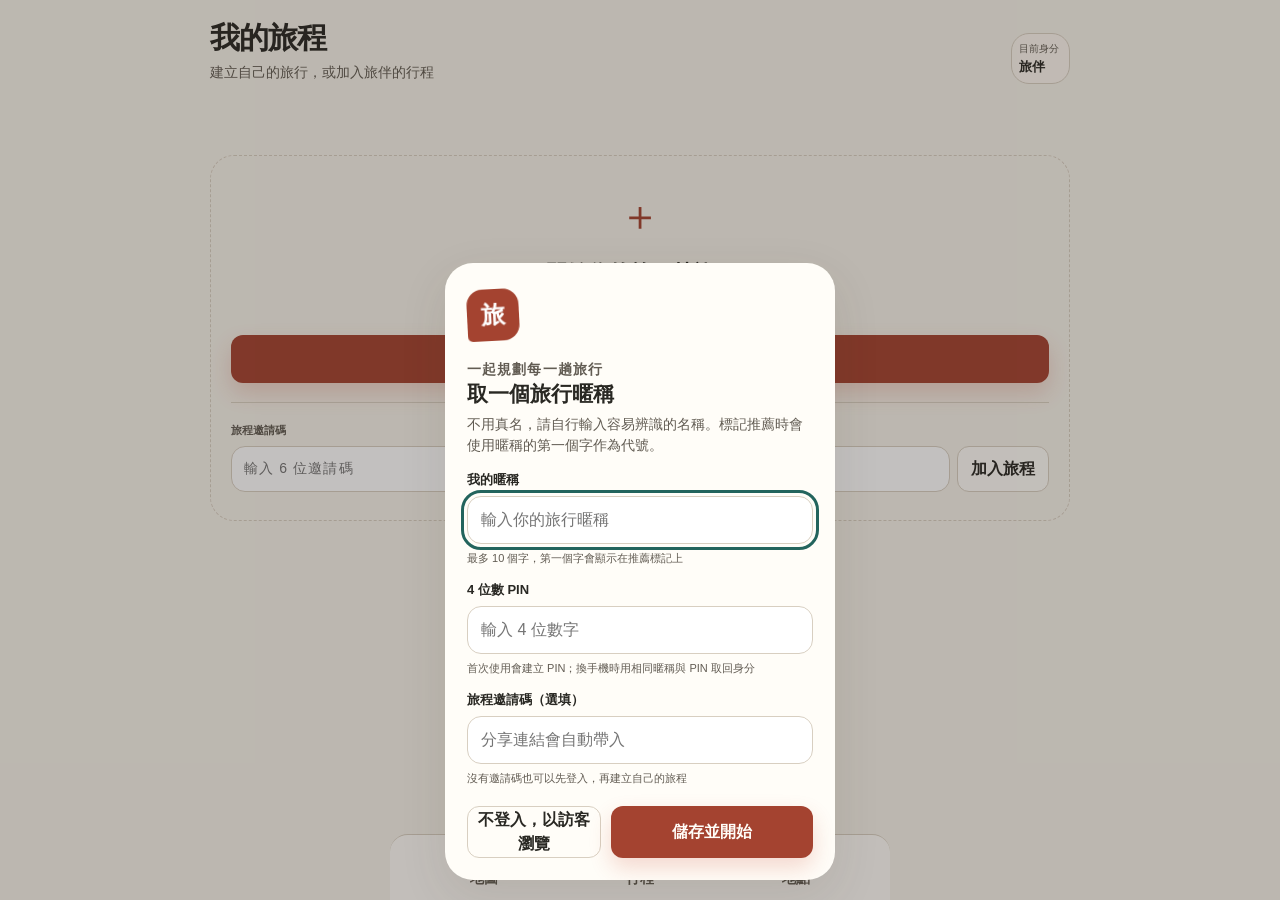
==== commit d5620726: "feat: deliver integrated map-first travel workspace Unify map, Places and itinerary scheduling with " ====
--- a/index.html
+++ b/index.html
@@ -15,7 +15,8 @@
     <meta name="apple-mobile-web-app-capable" content="yes" />
     <meta name="apple-mobile-web-app-title" content="旅伴" />
     <link rel="stylesheet" href="./vendor/leaflet/leaflet.css" />
-    <link rel="stylesheet" href="./styles.css?v=20260912.2" />
+    <link rel="stylesheet" href="./styles.css?v=20261003.1" />
+    <link rel="stylesheet" href="./workspace-v3.css?v=20261003.1" />
   </head>
   <body>
     <main class="stage">
@@ -23,14 +24,22 @@
         <div id="app" class="app"></div>
         <nav class="tab-bar" aria-label="主要導覽">
           <!-- Icons: Tabler Icons, MIT License. See vendor/tabler-icons/LICENSE. -->
-          <button class="tab active" type="button" data-tab="overview" aria-current="page">
+          <button class="tab active" type="button" data-tab="map" aria-current="page">
             <span class="tab-icon" aria-hidden="true">
               <svg viewBox="0 0 24 24" fill="none" stroke="currentColor" stroke-width="2" stroke-linecap="round" stroke-linejoin="round" focusable="false">
                 <path d="M8 16l2 -6l6 -2l-2 6l-6 2" />
                 <path d="M3 12a9 9 0 1 0 18 0a9 9 0 1 0 -18 0" />
                 <path d="M12 3v2M12 19v2M3 12h2M19 12h2" />
               </svg>
-            </span><span class="tab-label">總覽</span>
+            </span><span class="tab-label">地圖</span>
+          </button>
+          <button class="tab" type="button" data-tab="itinerary">
+            <span class="tab-icon" aria-hidden="true">
+              <svg viewBox="0 0 24 24" fill="none" stroke="currentColor" stroke-width="2" stroke-linecap="round" stroke-linejoin="round" focusable="false">
+                <path d="M4 7a2 2 0 0 1 2 -2h12a2 2 0 0 1 2 2v12a2 2 0 0 1 -2 2h-12a2 2 0 0 1 -2 -2V7" />
+                <path d="M16 3v4M8 3v4M4 11h16M8 15h2v2H8v-2" />
+              </svg>
+            </span><span class="tab-label">行程</span>
           </button>
           <button class="tab" type="button" data-tab="places">
             <span class="tab-icon" aria-hidden="true">
@@ -40,22 +49,7 @@
               </svg>
             </span><span class="tab-label">地點</span>
           </button>
-          <button class="tab" type="button" data-tab="itinerary">
-            <span class="tab-icon" aria-hidden="true">
-              <svg viewBox="0 0 24 24" fill="none" stroke="currentColor" stroke-width="2" stroke-linecap="round" stroke-linejoin="round" focusable="false">
-                <path d="M4 7a2 2 0 0 1 2 -2h12a2 2 0 0 1 2 2v12a2 2 0 0 1 -2 2h-12a2 2 0 0 1 -2 -2V7" />
-                <path d="M16 3v4M8 3v4M4 11h16M8 15h2v2H8v-2" />
-              </svg>
-            </span><span class="tab-label">行程</span>
-          </button>
-          <button class="tab" type="button" data-tab="shopping">
-            <span class="tab-icon" aria-hidden="true">
-              <svg viewBox="0 0 24 24" fill="none" stroke="currentColor" stroke-width="2" stroke-linecap="round" stroke-linejoin="round" focusable="false">
-                <path d="M6.331 8h11.339a2 2 0 0 1 1.977 2.304l-1.255 8.152a3 3 0 0 1 -2.966 2.544h-6.852a3 3 0 0 1 -2.965 -2.544l-1.255 -8.152A2 2 0 0 1 6.331 8" />
-                <path d="M9 11V6a3 3 0 0 1 6 0v5" />
-              </svg>
-            </span><span class="tab-label">購物</span>
-          </button>
+
         </nav>
         <div class="home-indicator" aria-hidden="true"></div>
       </section>
@@ -66,10 +60,12 @@
     <script src="./vendor/leaflet/leaflet.js"></script>
     <script src="./lib/travel-area-audit.js?v=20260913.1"></script>
     <script src="./lib/area-tags.js?v=20260913.1"></script>
-    <script src="./lib/canonical-travel-catalog.js?v=20260913.1"></script>
-    <script src="./lib/planning-geography.js?v=20260913.2"></script>
+    <script src="./lib/canonical-travel-catalog.js?v=20261003.1"></script>
+    <script src="./lib/planning-geography.js?v=20261003.1"></script>
     <script src="./lib/canonical-travel-manifest.js?v=20260913.1"></script>
     <script src="./lib/canonical-travel-migration.js?v=20260913.1"></script>
-    <script src="./app.js?v=20260913.1"></script>
+    <script src="./lib/trip-workspace.js?v=20261003.1"></script>
+    <script src="./workspace-v3.js?v=20261003.1"></script>
+    <script src="./app.js?v=20261003.1"></script>
   </body>
 </html>
--- a/styles.css
+++ b/styles.css
@@ -3603,13 +3603,6 @@
   line-height: 1.65;
 }
 
-.highlight-list {
-  display: flex;
-  flex-wrap: wrap;
-  gap: 6px;
-  margin-bottom: 16px;
-}
-
 .highlight-tag {
   padding: 6px 9px;
   border-radius: 9px;
@@ -3683,20 +3676,13 @@
   font-size: 12px;
 }
 
-.avatar-stack {
-  display: flex;
-  padding-left: 14px;
-}
-
-.avatar-stack .member-avatar + .member-avatar {
-  margin-left: -7px;
-}
-
 .voter-list {
   display: flex;
+  align-items: center;
   flex-wrap: wrap;
   gap: 7px;
   margin-top: 11px;
+  min-height: 35px; /* matches compact avatar chip height (27px avatar + 8px chip padding) so 0/1-voter states don't shift the layout below */
 }
 
 .voter-chip {
@@ -4354,26 +4340,37 @@
   font-weight: 800;
 }
 
+/* Column layout — header/fields/photo editor scroll in their own flex:1 region while the action
+   footer stays a normal flow item pinned to the panel's true bottom, so it can never be mistaken
+   for floating above unobscured page content when the form is short, and never scrolls away with
+   the rest of the content when it is long. */
 .place-editor-sheet {
   max-height: 90dvh;
+  display: flex;
+  flex-direction: column;
+  padding: 0;
+  overflow: hidden;
+}
+
+.place-editor-scroll {
+  flex: 1 1 auto;
+  min-height: 0;
   overflow-y: auto;
   overscroll-behavior: contain;
-}
-
-/* Sticky action bar inside the sheet's own scroll container (not viewport-fixed), so it
-   stays clear of the iOS keyboard/accessory bar compressing the visual viewport. */
+  padding: 20px;
+}
+
 .place-editor-sheet > .modal-actions {
-  position: sticky;
-  bottom: 0;
+  flex: 0 0 auto;
   z-index: 2;
-  margin: 18px -20px -20px;
+  margin: 0;
   padding: 12px 20px max(12px, env(safe-area-inset-bottom));
   border-top: 1px solid var(--line);
   background: var(--paper-2);
   box-shadow: 0 -6px 14px -10px rgba(37, 31, 26, 0.35);
 }
 
-.place-editor-sheet > .place-photo-editor {
+.place-editor-scroll > .place-photo-editor {
   padding-bottom: 8px;
 }
 
@@ -5311,30 +5308,6 @@
 .trip-context small { color: var(--muted); }
 .guest-trip-context { cursor: default; }
 
-.place-kind-tabs {
-  display: grid;
-  grid-template-columns: repeat(5, 1fr);
-  gap: 5px;
-  margin: 10px 0 12px;
-}
-
-.place-kind-tabs button {
-  min-height: 36px;
-  border: 1px solid var(--line);
-  border-radius: 999px;
-  background: transparent;
-  color: var(--muted);
-  cursor: pointer;
-  font-size: 12px;
-  font-weight: 800;
-}
-
-.place-kind-tabs button.active {
-  border-color: var(--mineral);
-  background: var(--mineral);
-  color: white;
-}
-
 @media (max-width: 700px) {
   .map-screen.is-fullscreen,
   .map-screen.is-fullscreen.sidebar-closed {
@@ -7860,15 +7833,6 @@
     font-size: 12px;
   }
 
-  .map-screen .place-kind-tabs {
-    margin: 4px 0;
-  }
-
-  .map-screen .place-kind-tabs button {
-    min-height: 30px;
-    font-size: 10px;
-  }
-
   .map-screen .map-toolbar .meta {
     display: none;
   }
@@ -7980,16 +7944,29 @@
   }
 }
 
-/* Compact, independently scrolling Places filters on iPhone. */
-.places-filters { display: grid; gap: 4px; margin: 8px 0 14px; min-width: 0; }
-.places-filter-row { display: flex; align-items: center; gap: 8px; min-width: 0; }
-.places-filter-row > span { flex: 0 0 auto; font-size: 13px; color: var(--muted); }
-.places-filter-chips { display: flex; flex: 1 1 0%; flex-wrap: nowrap; gap: 6px; overflow-x: auto; overflow-y: hidden; min-width: 0; max-width: 100%; padding: 2px 4px 2px 0; scrollbar-width: none; touch-action: pan-x pan-y; overscroll-behavior-x: contain; -webkit-overflow-scrolling: touch; }
-.places-filter-chips::-webkit-scrollbar { display: none; width: 0; height: 0; }
-.places-filter-chips button { position: relative; flex: 0 0 auto; min-height: 44px; padding: 10px 11px; border: 0; border-radius: 24px; background: transparent; color: inherit; white-space: nowrap; font-size: 12px; isolation: isolate; }
-.places-filter-chips button::before { content: ""; position: absolute; inset: 6px 0; border: 1px solid #d8ddd8; border-radius: 24px; z-index: -1; }
-.places-filter-chips button.active { background: transparent; color: white; }
-.places-filter-chips button.active::before { background: #315c50; border-color: #315c50; }
+/* Places filters: four labelled dropdowns over one client-side state, two per row. */
+.places-filter-bar { display: grid; grid-template-columns: repeat(2, minmax(0, 1fr)); gap: 8px 10px; width: 100%; max-width: 100%; margin: 10px 0 14px; min-width: 0; }
+.places-filter-field { display: grid; gap: 4px; min-width: 0; }
+.places-filter-field label { font-size: 12px; font-weight: 700; color: var(--muted); }
+.places-filter-field select { width: 100%; min-width: 0; max-width: 100%; min-height: 44px; padding: 8px 10px; border: 1px solid var(--line); border-radius: 12px; background: var(--paper-2); color: var(--ink); font-size: 16px; text-overflow: ellipsis; }
+.places-filter-field select:focus-visible { outline: 2px solid var(--accent); outline-offset: 2px; }
+
+/* Tag types stay visually distinct: locality, restaurant category, content. */
+.highlight-tag.place-tag-area { background: transparent; color: #315c50; box-shadow: inset 0 0 0 1px #9fb8ad; }
+.highlight-tag.place-tag-area::before { content: "⌖"; content: "⌖" / ""; margin-right: 3px; }
+.highlight-tag.place-tag-category { background: #315c50; color: #fff; }
+.highlight-tag.place-tag-content { background: #ebe3d8; color: #615d56; }
+.highlight-tag.place-tag-content::before { content: "#"; content: "#" / ""; margin-right: 2px; opacity: 0.6; }
+
+/* Editable AI / content tag draft; saved only with the editor. */
+.content-tag-editor { display: grid; gap: 8px; min-width: 0; }
+.content-tag-editor strong small { font-weight: 400; color: var(--muted); }
+.content-tag-list { display: flex; flex-wrap: wrap; gap: 6px; min-width: 0; }
+.content-tag-list:empty { display: none; }
+.content-tag-item { display: inline-flex; align-items: center; min-width: 0; max-width: 100%; padding-left: 10px; border: 1px solid #d8ddd8; border-radius: 24px; background: #f6f1e8; }
+.content-tag-editor .content-tag-item input { width: 9em; min-width: 0; max-width: 100%; min-height: 40px; padding: 0; border: 0; background: transparent; font-size: 16px; }
+.content-tag-item button { min-width: 44px; min-height: 44px; border: 0; background: transparent; color: var(--muted); font-size: 18px; }
+.content-tag-editor > .tag-add-button { justify-self: start; }
 .restaurant-tag-editor { border: 0; padding: 0; margin: 0; min-width: 0; }
 .restaurant-tag-editor[hidden] { display: none; }
 .restaurant-tag-options { display: flex; flex-wrap: wrap; gap: 6px; }
@@ -8009,22 +7986,17 @@
 .detail-restaurant-tags > div { display: flex; flex-wrap: wrap; gap: 6px; }
 .detail-gallery img[data-gallery-pending] { visibility: hidden; }
 
-.places-filter-row { width: 100%; max-width: 100%; overflow: hidden; }
-.places-filters { grid-template-columns: minmax(0, 1fr); width: 100%; max-width: 100%; }
-.places-filter-chips button { touch-action: pan-x pan-y; }
 .map-operation-actions { display: flex; flex-wrap: nowrap; align-items: center; gap: 8px; margin: 6px 0 10px; }
 .map-operation-actions .map-live-location-toggle { margin-left: 0; height: 44px; padding: 0 12px; }
 .map-operation-actions .map-live-location-toggle b { font-size: 12px; }
 .map-screen .map-operation-actions .map-fullscreen-button { width: auto; min-height: 44px; padding: 0 12px; }
 .map-screen .map-operation-actions .map-fullscreen-button span { display: inline; }
-.map-fullscreen-sidebar > .places-filters, .map-fullscreen-sidebar > .map-operation-actions { padding-inline: 14px; }
+.map-fullscreen-sidebar > .places-filter-bar, .map-fullscreen-sidebar > .map-operation-actions { padding-inline: 14px; }
 
 /* Persistent, independent drawer handle; map gestures stay enabled outside panel. */
 .map-drawer-handle { position: absolute; left: max(0px, env(safe-area-inset-left)); top: 50%; transform: translateY(-50%); z-index: 30; width: 44px; height: 64px; border: 1px solid var(--line); border-left: 0; border-radius: 0 14px 14px 0; background: var(--paper-2); color: var(--ink); box-shadow: 2px 2px 10px #0002; font-size: 36px; touch-action: manipulation; }
 .map-screen.is-fullscreen .map-fullscreen-sidebar { padding-left: 52px; }
 .map-screen.is-fullscreen.sidebar-open .map-fullscreen-stage { pointer-events: auto; }
-.map-area-dropdown { flex: 0 0 auto; min-width: 0; margin: 0; }
-.map-area-dropdown select { width: 100%; min-width: 0; min-height: 44px; font-size: 16px; }
 @media (prefers-reduced-motion: reduce) { .map-fullscreen-sidebar, .map-screen.is-fullscreen { transition: none; } }
 
 .area-boundary-credit { position: absolute; right: 6px; bottom: 24px; z-index: 6; font-size: 10px; padding: 2px 5px; background: #fffdf2e8; color: #456054; border-radius: 4px; }
@@ -8061,7 +8033,7 @@
 .area-tag-suggestions button { min-height: 44px; padding: 8px 10px; border: 0; border-radius: 8px; background: transparent; color: var(--ink); text-align: left; overflow-wrap: anywhere; }
 .area-tag-suggestions button[aria-selected="true"], .area-tag-suggestions button:hover { background: var(--mineral-soft); }
 .detail-area-tags { display: flex; gap: 8px; align-items: baseline; margin: 12px 0 4px; color: var(--ink); font-weight: 600; }
-.detail-legacy-area { margin: 4px 0 12px; color: var(--muted); font-size: 12px; font-weight: 400; }
+.detail-geography-summary { margin: 4px 0 12px; color: var(--muted); font-size: 12px; font-weight: 400; }
 .detail-area-tags > div { display: flex; gap: 6px; flex-wrap: wrap; min-width: 0; }
 .detail-area-tags .highlight-tag { overflow-wrap: anywhere; max-width: 100%; }
 
@@ -8082,4 +8054,193 @@
 .tag-add-row:has(.tag-custom-entry:not([hidden])) > .tag-add-button { visibility: hidden; }
 .tag-add-row .tag-custom-entry { grid-template-columns: minmax(0, 1fr) auto auto; gap: 6px; height: 44px; }
 .tag-add-row .tag-custom-entry:not([hidden]) { display: grid; }
+.place-editor-sheet > .modal-actions[hidden] { display: none; }
+.place-editor-sheet .tag-add-row .tag-custom-entry { grid-template-columns: minmax(0, 1fr); }
 .tag-add-row input, .tag-add-row button { height: 44px; min-height: 44px; margin: 0; }
+
+/* 行程規劃 workspace (Fullscreen Trip Planning Workspace): a full-viewport overlay at every width.
+   Mobile: one candidate column plus a right-side Selected drawer behind a fixed handle. Desktop
+   (>=900px): a static two-column layout, left Selected / right candidates, no drawer/handle. */
+.place-pool-toggle { height: 44px; display: inline-flex; align-items: center; gap: 6px; padding: 0 10px 0 12px; border: 1px solid var(--line); border-radius: 16px; background: rgba(255, 250, 242, 0.8); color: var(--mineral); font-size: 13px; font-weight: 800; white-space: nowrap; cursor: pointer; }
+.place-pool-toggle b { min-width: 22px; padding: 2px 6px; border-radius: 10px; background: var(--mineral); color: #fff; font-size: 12px; text-align: center; }
+.place-pool-toggle[aria-expanded="true"] { border-color: var(--mineral); background: var(--mineral-soft); }
+.place-pool-toggle:focus-visible { outline: 2px solid var(--accent); outline-offset: 2px; }
+/* Its own row keeps the itinerary header exactly as before; the title never wraps for the toggle. */
+.itinerary-pool-bar { display: flex; justify-content: flex-end; margin: -12px 0 10px; }
+.place-pool { position: fixed; z-index: 60; inset: 0; }
+.place-pool[hidden] { display: none; }
+.place-pool-workspace { position: relative; width: 100%; height: 100%; height: 100dvh; display: flex; flex-direction: column; min-height: 0; background: var(--paper-2); overflow: hidden; }
+.place-pool-head { flex: 0 0 auto; display: flex; align-items: center; gap: 12px; padding: max(12px, env(safe-area-inset-top)) 16px 12px; border-bottom: 1px solid var(--line); }
+.place-pool-head-copy { min-width: 0; }
+.place-pool-head-copy h2 { margin: 0; font-size: 19px; }
+.place-pool-head-copy p { margin: 2px 0 0; color: var(--muted); font-size: 13px; }
+.place-pool-close { width: 44px; height: 44px; flex: 0 0 auto; border-radius: 50%; font-size: 22px; }
+.place-pool-layout { flex: 1 1 auto; min-height: 0; display: flex; flex-direction: column; }
+.place-pool-selected-column { flex: 0 0 auto; min-height: 0; display: flex; flex-direction: column; padding: 14px 16px; border-bottom: 1px solid var(--line); background: var(--paper-2); }
+.place-pool-selected-heading { flex: 0 0 auto; margin: 0 0 8px; font-size: 14px; color: var(--ink); font-weight: 800; }
+.place-pool-selected-list { flex: 1 1 auto; min-height: 0; overflow-y: auto; overscroll-behavior: contain; display: grid; align-content: start; gap: 6px; list-style: none; margin: 0; padding: 0; }
+.place-pool-selected-empty { padding: 10px 0; color: var(--muted); font-size: 13px; }
+.place-pool-selected-item { display: flex; flex-wrap: wrap; align-items: stretch; gap: 6px; }
+.place-pool-selected-item .place-pool-hours-warning { flex: 1 0 calc(100% - 42px); margin-left: 42px; }
+.place-pool-selected-unselect { flex: 0 0 auto; width: 36px; min-height: 44px; display: grid; place-items: center; border: 1px solid var(--line); border-radius: 10px; background: var(--mineral-soft); cursor: pointer; }
+.place-pool-selected-unselect:focus-visible { outline: 2px solid var(--accent); outline-offset: 2px; }
+.place-pool-selected-check { color: var(--mineral); font-weight: 900; }
+.place-pool-selected-row { flex: 1 1 auto; min-width: 0; min-height: 44px; display: grid; grid-template-columns: minmax(0, 1fr) auto; align-items: center; gap: 8px; padding: 7px 10px; border: 1px solid var(--line); border-radius: 12px; background: rgba(255, 250, 242, 0.92); color: var(--ink); text-align: left; cursor: pointer; }
+.place-pool-selected-row:focus-visible { outline: 2px solid var(--accent); outline-offset: 2px; }
+.place-pool-selected-name { min-width: 0; overflow: hidden; font-size: 14px; font-weight: 700; text-overflow: ellipsis; white-space: nowrap; }
+.place-pool-selected-constraint { flex: 0 0 auto; color: var(--muted); font-size: 12px; font-variant-numeric: tabular-nums; white-space: nowrap; }
+/* Fixed to the mobile viewport's right-center at every selected count, including 0, so it is a
+   visible entry point before any selection is made. Chinese label/count stack as separate lines
+   (never a rotated block). Hit target stays 46x100px even though the visible pill is narrower. */
+.place-pool-mobile-handle { position: fixed; z-index: 6; right: 0; top: 50%; transform: translateY(-50%); width: 46px; height: 100px; display: flex; flex-direction: column; align-items: center; justify-content: center; gap: 2px; padding: 8px 4px; border: 1px solid var(--line); border-right: 0; border-radius: 16px 0 0 16px; background: var(--paper-2); color: var(--ink); box-shadow: var(--shadow); cursor: pointer; transition: right 0.25s ease; }
+.place-pool-mobile-handle:focus-visible { outline: 2px solid var(--accent); outline-offset: -2px; }
+.place-pool-mobile-handle-check { color: var(--mineral); font-size: 13px; font-weight: 900; }
+.place-pool-mobile-handle-label { font-size: 11px; color: var(--muted); }
+.place-pool-mobile-handle-count { font-size: 16px; font-weight: 900; }
+.place-pool-mobile-handle-chevron { font-size: 15px; color: var(--muted); }
+.place-pool-workspace.is-drawer-open .place-pool-mobile-handle { right: min(86vw, 360px); }
+.place-pool-candidates-column { flex: 1 1 auto; min-height: 0; display: flex; flex-direction: column; padding: 12px 16px 0; }
+.place-pool-filters { flex: 0 0 auto; margin: 0 0 4px; }
+.place-pool-favorite-filter { grid-column: 1 / -1; justify-self: start; min-height: 44px; padding: 0 16px; border: 1px solid var(--line); border-radius: 22px; background: var(--paper-2); color: var(--muted); font-weight: 800; cursor: pointer; }
+.place-pool-favorite-filter[aria-pressed="true"] { border-color: #78558b; background: #78558b; color: #fff; }
+.place-pool-favorite-filter:focus-visible { outline: 2px solid var(--accent); outline-offset: 2px; }
+.place-pool-hint { flex: 0 0 auto; margin: 6px 0 8px; color: var(--muted); font-size: 12px; }
+.place-pool-list { flex: 1 1 auto; min-height: 0; overflow-y: auto; overscroll-behavior: contain; display: grid; align-content: start; gap: 8px; list-style: none; margin: 0; padding: 0 0 16px; }
+.place-pool-item { display: grid; gap: 4px; }
+.place-pool-card { width: 100%; display: flex; align-items: center; gap: 6px; }
+.place-pool-select { flex: 1 1 auto; min-width: 0; min-height: 60px; display: grid; grid-template-columns: 16px 40px minmax(0, 1fr) auto; align-items: center; gap: 10px; padding: 9px 10px; border: 1px solid var(--line); border-radius: 16px; background: rgba(255, 250, 242, 0.92); color: var(--ink); text-align: left; cursor: pointer; }
+.place-pool-select:focus-visible { outline: 2px solid var(--accent); outline-offset: 2px; }
+.place-pool-select[aria-pressed="true"] { border-color: var(--mineral); background: var(--mineral-soft); }
+.place-pool-check { width: 16px; font-size: 14px; font-weight: 900; color: var(--mineral); }
+.place-pool-drag-handle { flex: 0 0 auto; width: 32px; height: 44px; display: grid; place-items: center; border-radius: 10px; color: var(--muted); font-size: 18px; cursor: grab; }
+.place-pool-drag-handle:active { cursor: grabbing; }
+.place-pool-constraint { flex: 0 0 auto; min-width: 44px; height: 44px; padding: 0 10px; border: 1px solid var(--line); border-radius: 10px; background: var(--paper-2); color: var(--mineral); font-size: 12px; font-weight: 800; font-variant-numeric: tabular-nums; white-space: nowrap; cursor: pointer; }
+.place-pool-constraint:focus-visible { outline: 2px solid var(--accent); outline-offset: 2px; }
+.place-pool-hours-warning { padding: 10px 12px; border: 1px solid #c8452d; border-radius: 12px; background: #fff2ed; color: #812d20; font-size: 13px; line-height: 1.45; }
+.place-pool-hours-warning strong { display: block; margin-bottom: 4px; font-size: 14px; }
+.place-pool-hours-warning p { margin: 2px 0; }
+.place-pool-hours-notice { border-color: #b28c42; background: #fff8e8; color: #634d21; }
+.place-pool-constraint-dialog [data-pool-wheel-warning]:not(:empty) { flex: 0 0 auto; margin-top: 10px; }
+.place-pool-card.is-dragging { opacity: 0.45; }
+.place-pool-card.is-dragging .place-pool-select { border-style: dashed; border-color: var(--mineral); }
+.place-pool-thumb { width: 40px; height: 40px; display: grid; place-items: center; border-radius: 12px; background: var(--swatch, var(--mineral)); color: #fff; font-weight: 800; }
+.place-pool-copy { min-width: 0; display: grid; gap: 3px; }
+.place-pool-copy strong { font-size: 15px; overflow-wrap: anywhere; }
+.place-pool-copy small { color: var(--muted); font-size: 12px; }
+.place-pool-tags { display: flex; flex-wrap: wrap; gap: 4px; }
+.place-pool-tags .highlight-tag { padding: 3px 7px; font-size: 10px; }
+.place-pool-favorite { color: #78558b; font-size: 13px; font-weight: 800; white-space: nowrap; }
+.place-pool-sr { position: absolute; width: 1px; height: 1px; overflow: hidden; clip: rect(0 0 0 0); white-space: nowrap; }
+.place-pool-empty { padding: 28px 12px; color: var(--muted); text-align: center; }
+.place-pool-note { margin: 8px 0 0; color: var(--muted); font-size: 12px; }
+.place-pool-cta { flex: 0 0 auto; padding: 10px 16px max(10px, env(safe-area-inset-bottom)); border-top: 1px solid var(--line); background: var(--paper-2); text-align: center; }
+.place-pool-cta-button { width: 100%; min-height: 48px; padding: 0 16px; border: 0; border-radius: 16px; background: var(--mineral); color: #fff; font-size: 14px; font-weight: 800; cursor: pointer; }
+.place-pool-cta-button[disabled] { opacity: 0.55; cursor: not-allowed; }
+.place-pool-cta-button[aria-busy="true"] { cursor: progress; }
+.place-pool-cta-hint { margin: 6px 0 0; color: var(--muted); font-size: 11px; }
+
+/* AI 行程預覽: same fullscreen workspace; a scrollable day list between the header and a
+   返回調整/重新規劃 footer. Locked existing items, 我指定想去 and 已在我的清單 are visually distinct. */
+.place-pool-preview { flex: 1 1 auto; min-height: 0; overflow-y: auto; overscroll-behavior: contain; padding: 14px 16px 18px; }
+.place-pool-preview-banner { margin: 0 0 12px; padding: 10px 12px; border-radius: 14px; background: var(--mineral-soft); color: #2f5b5d; font-size: 13px; font-weight: 700; text-align: center; }
+.place-pool-preview-hint { margin: -4px 0 12px; color: var(--muted); font-size: 12px; text-align: center; }
+.place-pool-preview-days { list-style: none; margin: 0; padding: 0; display: grid; gap: 14px; }
+.place-pool-preview-day h3 { margin: 0 0 8px; font-size: 16px; }
+.place-pool-preview-day h3 small { margin-left: 4px; color: var(--muted); font-size: 12px; font-weight: 600; }
+.place-pool-preview-items { list-style: none; margin: 0; padding: 0; display: grid; gap: 8px; }
+.place-pool-preview-item { display: grid; grid-template-columns: 64px minmax(0, 1fr); align-items: center; gap: 10px; padding: 10px 12px; border: 1px solid var(--line); border-radius: 16px; background: #fffdf9; }
+.place-pool-preview-item.is-existing { background: transparent; border-style: dashed; color: var(--muted); }
+.place-pool-preview-item.is-required { border-color: rgba(200, 69, 45, 0.45); box-shadow: inset 4px 0 0 var(--accent); }
+.place-pool-preview-item.is-saved { border-color: rgba(64, 119, 122, 0.45); box-shadow: inset 4px 0 0 var(--mineral); }
+.place-pool-preview-time { justify-self: center; min-width: 58px; padding: 5px 0; border-radius: 999px; background: var(--paper); font-size: 14px; font-weight: 800; text-align: center; font-variant-numeric: tabular-nums; }
+.place-pool-preview-copy { min-width: 0; display: grid; gap: 3px; }
+.place-pool-preview-copy strong { font-size: 15px; overflow-wrap: anywhere; }
+.place-pool-preview-item.is-existing .place-pool-preview-copy strong { color: var(--ink); font-weight: 600; }
+.place-pool-preview-copy small { color: var(--muted); font-size: 12px; overflow-wrap: anywhere; }
+.place-pool-preview-badge { display: inline-block; margin-right: 6px; padding: 1px 7px; border-radius: 999px; font-size: 11px; font-weight: 800; }
+.place-pool-preview-badge.is-existing { background: var(--paper); color: var(--muted); }
+.place-pool-preview-badge.is-required { background: rgba(200, 69, 45, 0.12); color: var(--accent-deep); }
+.place-pool-preview-badge.is-saved { background: var(--mineral-soft); color: #2f5b5d; }
+.place-pool-preview-notes { display: flex; flex-wrap: wrap; gap: 6px; }
+.place-pool-preview-note { padding: 1px 7px; border-radius: 999px; font-size: 11px; font-weight: 700; }
+.place-pool-preview-note.is-exact { background: var(--paper); color: var(--ink); }
+.place-pool-preview-note.is-warning { background: #fbefd5; color: #8a5a12; }
+.place-pool-preview-empty { margin: 0; padding: 10px 12px; border: 1px dashed var(--line); border-radius: 16px; color: var(--muted); font-size: 13px; text-align: center; }
+.place-pool-preview-actions { display: grid; grid-template-columns: minmax(0, 1fr) minmax(0, 1.4fr); gap: 10px; }
+.place-pool-preview-back { min-height: 48px; padding: 0 12px; border: 1px solid var(--line); border-radius: 16px; background: #fffdf9; color: var(--ink); font-size: 14px; font-weight: 800; cursor: pointer; }
+.place-pool-preview-back[disabled] { opacity: 0.55; cursor: not-allowed; }
+@media (min-width: 900px) {
+  .place-pool-preview { padding: 20px max(20px, calc((100% - 760px) / 2)) 24px; }
+  .place-pool-preview-actions { padding-left: max(16px, calc((100% - 760px) / 2)); padding-right: max(16px, calc((100% - 760px) / 2)); }
+}
+body.place-pool-dragging [data-pool-drop-date] { outline: 2px dashed rgba(64, 119, 122, 0.5); outline-offset: 2px; }
+body.place-pool-dragging [data-pool-drop-date].is-pool-drop-target { outline: 3px solid var(--mineral); box-shadow: 0 0 0 6px rgba(64, 119, 122, 0.16); }
+
+/* Mobile (<900px): Selected becomes a right-side drawer behind the fixed handle; main workspace
+   shows only filters + candidates, per the fullscreen workspace's mobile contract. The candidates
+   column reserves the handle's own 46px-wide strip (plus a small buffer) as a permanent safe area
+   so a card's 指定日期 control can never render underneath the fixed handle. */
+@media (max-width: 899.98px) {
+  .place-pool-selected-column { position: fixed; z-index: 5; top: 0; right: 0; bottom: 0; width: min(86vw, 360px); border-bottom: 0; border-left: 1px solid var(--line); box-shadow: var(--shadow); padding: max(16px, env(safe-area-inset-top)) 16px max(16px, env(safe-area-inset-bottom)); transform: translateX(100%); transition: transform 0.25s ease; }
+  .place-pool-workspace.is-drawer-open .place-pool-selected-column { transform: translateX(0); }
+  .place-pool-candidates-column { padding-right: 58px; }
+  .place-pool-drawer-backdrop { position: fixed; inset: 0; z-index: 4; background: rgba(37, 31, 26, 0.28); opacity: 0; pointer-events: none; transition: opacity 0.25s ease; }
+  .place-pool-workspace.is-drawer-open .place-pool-drawer-backdrop { opacity: 1; pointer-events: auto; }
+}
+
+@media (min-width: 900px) {
+  .place-pool-drawer-backdrop { display: none; }
+}
+
+/* Desktop (>=900px): static two-column layout; no drawer, no handle, nothing collapses. */
+@media (min-width: 900px) {
+  .place-pool-mobile-handle { display: none; }
+  .place-pool-layout { flex-direction: row; gap: 0; }
+  .place-pool-selected-column { position: static; transform: none; flex: 0 0 320px; width: 320px; max-width: 320px; border-bottom: 0; border-right: 1px solid var(--line); box-shadow: none; padding: 18px 16px; }
+  .place-pool-candidates-column { flex: 1 1 auto; padding: 18px 20px 0; }
+  .place-pool-list { grid-template-columns: repeat(auto-fill, minmax(280px, 1fr)); gap: 10px; }
+}
+
+/* 指定日期 dialog: always a centered modal (never a bottom sheet, never drifting toward the
+   bottom of the screen), with a scrollable date-checkbox list between a fixed header/hint and a
+   取消/確定-only footer. */
+.place-pool-constraint-backdrop { align-items: center; }
+.place-pool-constraint-dialog { width: min(420px, 100%); max-height: min(600px, 84dvh); display: flex; flex-direction: column; overflow: hidden; }
+.place-pool-constraint-dialog > .section-row { flex: 0 0 auto; }
+.place-pool-constraint-hint { flex: 0 0 auto; margin: 0 0 10px; color: var(--muted); font-size: 12px; }
+.place-pool-constraint-date-list { flex: 1 1 auto; min-height: 0; overflow-y: auto; overscroll-behavior: contain; list-style: none; margin: 0 -20px; padding: 2px 20px; display: grid; gap: 8px; }
+.place-pool-constraint-dialog > .modal-actions { flex: 0 0 auto; margin: 14px -20px -20px; padding: 12px 20px max(12px, env(safe-area-inset-bottom)); border-top: 1px solid var(--line); background: var(--paper-2); }
+.place-pool-constraint-date-row { border: 1px solid var(--line); border-radius: 14px; padding: 10px 12px; display: grid; gap: 8px; }
+.place-pool-constraint-date-check { display: flex; align-items: center; gap: 10px; min-height: 32px; font-weight: 800; cursor: pointer; }
+.place-pool-constraint-date-check input { width: 20px; height: 20px; }
+.place-pool-constraint-time-summary { display: flex; align-items: center; justify-content: space-between; gap: 8px; width: 100%; min-height: 40px; padding: 0 4px; border: 0; background: transparent; color: var(--mineral); font-size: 13px; font-weight: 700; font-variant-numeric: tabular-nums; cursor: pointer; }
+.place-pool-constraint-time-editor { display: grid; gap: 10px; padding-top: 6px; border-top: 1px dashed var(--line); }
+.place-pool-constraint-mode-group { display: flex; flex-wrap: wrap; gap: 6px; }
+.place-pool-constraint-mode-group button { min-height: 40px; padding: 0 12px; border: 1px solid var(--line); border-radius: 20px; background: var(--paper-2); color: var(--muted); font-weight: 700; cursor: pointer; }
+.place-pool-constraint-mode-group button[aria-pressed="true"] { border-color: var(--mineral); background: var(--mineral-soft); color: var(--ink); }
+.place-pool-constraint-period-chips { display: flex; flex-wrap: wrap; gap: 6px; }
+.place-pool-period-chip { min-height: 36px; padding: 0 12px; border: 1px solid var(--line); border-radius: 18px; background: var(--paper-2); color: var(--muted); font-weight: 700; cursor: pointer; }
+.place-pool-period-chip[aria-pressed="true"] { border-color: #78558b; background: #78558b; color: #fff; }
+/* Exact-time wheel: reuses .time-wheel-picker/.time-wheel-column but at a shorter 150px height, so
+   padding-block and the .time-wheel-selection highlight's `top` must both be recentered to
+   (150 - 44) / 2 = 53px — the base rule's 73px assumes the default 190px-tall wheel. Leaving those
+   two un-recentered is exactly what left the gray selection box visually sunk below true center. */
+.place-pool-constraint-time-wheel { height: 150px; }
+.place-pool-constraint-time-wheel .time-wheel-column { height: 150px; padding-block: 53px; }
+.place-pool-constraint-time-wheel .time-wheel-selection { top: 53px; }
+/* Planner draft: persistent readable errors and handle-only touch dragging. */
+.planner-error-card { padding: 18px; margin: 12px 0; border: 1px solid var(--accent); border-radius: 14px; background: #fff5f1; color: #602f25; font-size: 16px; line-height: 1.65; overflow-wrap: anywhere; min-width: 0; }
+.planner-error-card > strong { display: block; font-size: 19px; }
+.planner-error-card p { margin: 8px 0; }
+.place-pool-preview-item.planner-draft-item { grid-template-columns: minmax(0, 1fr) 44px; align-items: center; min-width: 0; }
+.planner-draft-item .place-pool-preview-copy { display: block; min-width: 0; }
+.planner-draft-item .place-pool-preview-copy > strong { display: block; margin-bottom: 6px; }
+.planner-draft-item .time-button { width: 100%; min-width: 0; min-height: 44px; font-size: 17px; padding: 10px 4px; }
+.planner-draft-fields { display: grid; grid-template-columns: 1fr 1fr; gap: 12px; margin-top: 12px; }
+.planner-draft-fields label { display: grid; gap: 6px; font-size: 14px; min-width: 0; }
+.planner-draft-fields input { width: 100%; min-width: 0; box-sizing: border-box; min-height: 44px; font-size: 16px; }
+.planner-draft-date { grid-column: 1 / -1; }
+.planner-draft-date select { width: 100%; min-width: 0; min-height: 44px; font-size: 16px; }
+.planner-draft-handle { touch-action: none; flex: 0 0 44px; min-height: 44px; }
+.planner-draft-actions { display: grid; grid-template-columns: 1fr 1fr; gap: 10px; padding-bottom: max(14px, env(safe-area-inset-bottom)); }
+.planner-draft-actions > :first-child { grid-column: 1 / -1; }
--- a/workspace-v3.css
+++ b/workspace-v3.css
@@ -0,0 +1,15 @@
+/* Travel workspace tokens. AA text pairs are asserted in tests/v3-workspace.test.mjs. */
+:root{--paper:#F7F3EA;--paper-2:#FFFDF8;--ink:#292823;--muted:#625C53;--line:#D8CFC1;--accent:#A44330;--accent-deep:#843321;--mineral:#23645D;--mineral-soft:#E4EFEB;--danger:#A12B32;--shadow:0 16px 48px #4936281A;--radius:20px;color-scheme:light;font-size:16px}
+body{background:var(--paper);color:var(--ink);line-height:1.5}button,input,select,textarea{font:inherit}button,a,input,select,textarea{touch-action:manipulation}button{min-height:44px;cursor:pointer}button:disabled{cursor:default;opacity:.6}button:focus-visible,a:focus-visible,input:focus-visible,select:focus-visible,textarea:focus-visible{outline:3px solid var(--mineral);outline-offset:3px}input,select,textarea{min-width:0;font-size:16px;color:var(--ink);background:var(--paper-2)}small,.meta{color:var(--muted);font-size:14px;line-height:1.5}h1,h2,h3,p{overflow-wrap:anywhere}h1{font-size:30px;letter-spacing:-.035em;line-height:1.2}h2{font-size:21px;line-height:1.35}h3{font-size:18px}textarea{width:100%;padding:14px;line-height:1.6;border:1px solid var(--line);border-radius:12px}
+.stage{display:block;padding:0;min-height:100dvh}.phone{width:100%;max-width:none;height:100dvh;min-height:0;border:0;border-radius:0;box-shadow:none;background:var(--paper)}.phone:before,.home-indicator{display:none}.app{inset:env(safe-area-inset-top) 0 calc(66px + env(safe-area-inset-bottom));scrollbar-width:thin}.screen{padding:20px;overflow-x:clip}.tab-bar{position:absolute;inset:auto 0 0;display:grid;grid-template-columns:repeat(3,minmax(0,1fr));height:calc(66px + env(safe-area-inset-bottom));padding:6px 16px calc(6px + env(safe-area-inset-bottom));border-top:1px solid var(--line);background:var(--paper-2);z-index:30}.tab{min-height:50px;color:var(--muted);border-radius:12px}.tab.active{color:var(--accent);background:#F3E3D8}.tab-label{font-size:14px;font-weight:600}.tab-icon{height:22px}.tab-icon svg{width:22px;height:22px}
+.primary-button,.place-pool-cta-button{background:var(--accent);color:#FFFDF8;border:0;min-height:48px;font-size:16px;border-radius:12px}.secondary-button,.outline-button{border:1px solid var(--line);color:var(--ink);background:var(--paper-2);min-height:44px;border-radius:12px}.text-button{color:var(--accent);font-size:15px}.v3-header{display:flex;align-items:flex-start;justify-content:space-between;gap:12px;margin-bottom:20px}.v3-header h1{margin:4px 0 8px}.v3-header p{margin:0;color:var(--muted)}.v3-header>div:last-child{display:flex;gap:4px;flex-wrap:wrap;justify-content:flex-end}.v3-eyebrow{font-size:14px;font-weight:600;color:var(--mineral);margin:0}.v3-chips{display:flex;gap:8px;overflow-x:auto;scrollbar-width:none;padding:2px 0 12px}.v3-chips button{flex:0 0 auto;border:1px solid var(--line);border-radius:24px;background:var(--paper-2);padding:8px 16px;font-size:15px}.v3-chips button[aria-pressed=true]{background:var(--accent);color:#FFFDF8;border-color:var(--accent)}.v3-area-section{margin:22px 0}.v3-area-section h2{margin:0 0 8px}.v3-area-section h2 button{display:flex;gap:10px;align-items:center;background:none;border:0;padding:0;color:var(--ink);font-size:20px;font-weight:600}.v3-area-section h2 span{font-size:14px;color:var(--muted);font-weight:400}
+.v3-place-row{display:flex;align-items:center;gap:10px;padding:14px 0;border-bottom:1px solid #E2DCD1}.v3-place-row.is-focused{background:var(--mineral-soft);border-radius:12px;padding-inline:8px}.v3-place-open{display:flex;align-items:center;gap:12px;flex:1;min-width:0;text-align:left;background:none;border:0;padding:0}.v3-place-open>span:last-child{min-width:0;display:grid;gap:5px}.v3-place-open strong{font-size:17px;font-weight:600;line-height:1.5}.v3-place-open small,.v3-place-open span>span{font-size:14px;color:var(--muted)}.v3-place-icon{display:grid;place-items:center;flex:0 0 42px;height:48px;border-radius:12px;background:#EAE4D8;color:var(--ink);font-size:20px}.v3-select{flex:0 0 auto;min-width:64px;padding:8px;border:1px solid var(--line);border-radius:12px;background:transparent;color:var(--muted);font-size:14px}.v3-select[aria-pressed=true]{color:var(--accent);border-color:var(--accent);background:#F5E7DF}.v3-add{width:100%;margin-top:16px}.v3-empty{padding:38px 4px;color:var(--muted)}.v3-empty h2{color:var(--ink)}
+.v3-map-screen{height:100%;min-height:0;display:flex;flex-direction:column;padding:16px 16px 0;overflow:hidden}.v3-map-screen .v3-header{margin-bottom:8px}.v3-map-context{display:flex;align-items:center;justify-content:space-between;gap:8px;margin-bottom:6px;font-size:15px}.v3-map-context button{border:0;background:none;color:var(--mineral);padding:6px;white-space:nowrap}.v3-map-canvas.map-canvas{flex:1;height:auto;min-height:250px;position:relative;margin:0 -16px;border:0;border-radius:0;overflow:hidden}.v3-map-canvas .google-map{height:100%;min-height:250px}.v3-map-key{position:absolute;top:12px;left:12px;right:12px;pointer-events:none;color:var(--ink);background:#FFFDF8ED;border-radius:8px;padding:6px 10px;font-size:14px;width:max-content;max-width:calc(100% - 24px);z-index:4}.v3-map-sheet{position:absolute;inset:auto 8px 0;z-index:8;background:var(--paper-2);box-shadow:0 -8px 26px #4936281F;border-radius:22px 22px 0 0;max-height:75%;display:flex;flex-direction:column}.v3-sheet-states{display:flex;justify-content:center;gap:12px;padding:4px 12px;flex-shrink:0}.v3-sheet-states button{background:none;border:0;color:var(--muted);padding:6px 12px;font-size:14px}.v3-sheet-states button[aria-pressed=true]{color:var(--accent);font-weight:700;text-decoration:underline;text-underline-offset:6px}.v3-sheet-content{overflow:auto;padding:0 16px 16px;min-height:0}.v3-map-sheet.is-collapsed .v3-sheet-content{display:none}.v3-map-sheet.is-partial{max-height:38%}.v3-map-sheet.is-expanded{height:75%}.v3-today{font-size:15px;margin:4px 0 12px}.v3-map-results{display:grid;gap:0}.v3-map-results>button{display:flex;gap:12px;text-align:left;padding:12px 0;background:none;border:0;border-top:1px solid var(--line)}.v3-map-results b{display:grid;place-items:center;border-radius:50%;background:var(--mineral-soft);color:var(--mineral);width:32px;height:32px;flex-shrink:0}.v3-map-results span{display:grid;gap:3px}.v3-selected-preview .map-place-preview-card{border-radius:12px;box-shadow:none;margin-bottom:12px}.v3-leaflet-pin{background:none;border:0}.v3-leaflet-pin>span{display:grid;place-items:center;width:44px;height:44px;background:var(--accent);border:2px solid #FFFDF8;border-radius:50%;font-size:16px;font-weight:700;color:#FFFDF8}.v3-leaflet-pin>span.selected{background:var(--mineral);border-width:4px}
+.v3-place-backdrop{padding:0}.v3-place-workspace.modal-sheet{width:100%;max-width:820px;max-height:100dvh;height:100dvh;min-height:0;border-radius:0;padding:calc(20px + env(safe-area-inset-top)) 20px calc(24px + env(safe-area-inset-bottom));overflow-y:auto;background:var(--paper-2)}.v3-place-workspace>header{display:flex;align-items:flex-start;justify-content:space-between;gap:14px}.v3-place-workspace h2{font-size:26px;margin:6px 0 16px}.v3-place-workspace .detail-gallery{margin:0 0 18px;border-radius:16px;min-height:0}.v3-place-actions{display:flex;align-items:center;gap:12px;flex-wrap:wrap}.v3-place-actions span{font-weight:600;color:var(--mineral)}.v3-place-actions button{border:0;background:none;color:var(--accent);padding:4px}.v3-schedule-summary{color:var(--mineral);padding:14px 0;border-bottom:1px solid var(--line)}.v3-scheduling>button{background:var(--mineral-soft);border:1px solid var(--mineral);border-radius:12px;color:var(--mineral);padding:8px 16px}.v3-scheduling h3{margin:20px 0 4px}.v3-scheduling>p{color:var(--muted);font-size:14px}.v3-date-row{display:grid;grid-template-columns:1fr auto;gap:8px 12px;border-bottom:1px solid var(--line);padding:10px 0}.v3-date-row>label{display:flex;align-items:center;gap:10px;min-height:44px}.v3-date-row input[type=checkbox]{width:22px;height:22px;accent-color:var(--accent)}.v3-date-row>button{background:none;border:0;color:var(--accent);padding:8px 14px}.v3-time-fields{grid-column:1/-1;display:grid;grid-template-columns:repeat(2,minmax(0,1fr));gap:14px;padding:8px 0}.v3-time-fields label{display:grid;gap:8px;font-size:14px;color:var(--muted)}.v3-time-fields input,.v3-time-fields select{min-height:48px;border:1px solid var(--line);border-radius:10px;width:100%;padding:8px;font-variant-numeric:tabular-nums}.v3-date-row [data-v3-hours]{grid-column:1/-1;font-size:15px;line-height:1.6}.v3-error{color:var(--danger);font-size:15px;line-height:1.6}.v3-error:empty{display:none}.v3-workspace-footer{display:grid;grid-template-columns:1fr 1fr;gap:12px;margin:20px 0}.v3-place-workspace details{border-top:1px solid var(--line);padding:18px 0}.v3-place-workspace summary{min-height:44px;cursor:pointer}.v3-place-workspace .place-detail-delete-button{min-height:44px;color:var(--danger)}
+.timeline-item{padding-block:18px;gap:14px}.timeline .place-copy strong{white-space:normal;font-size:18px;line-height:1.5}.timeline .place-copy span{font-size:14px;color:var(--muted);line-height:1.6}.time-button{font-variant-numeric:tabular-nums;min-height:44px;color:var(--accent);background:#F3E3D8;min-width:70px}.date-button{min-width:68px;min-height:64px}.date-button.active{background:var(--accent);color:#FFFDF8}.date-button span{font-size:14px}.v3-map-action{color:var(--mineral)!important;display:block}.itinerary-pool-bar{display:flex;gap:12px;align-items:center;flex-wrap:wrap}.day-area h2{font-size:18px}.day-area-name{white-space:normal}.drag-handle{min-width:44px;min-height:44px}.planner-draft-fields input,.planner-draft-fields select{font-size:16px;min-height:44px}.planner-draft-item{background:var(--paper-2);border-radius:12px;padding:16px}.place-pool-preview-badge{font-size:14px;color:var(--muted);background:none}.place-pool-preview-banner{font-size:15px;color:var(--muted)}
+.v3-planning.place-pool,.v3-exchange.place-pool{position:fixed;inset:0;z-index:70;padding:0;background:#29282359}.v3-planning .place-pool-workspace,.v3-exchange .place-pool-workspace{display:flex;flex-direction:column;width:100%;max-width:880px;height:100dvh;max-height:100dvh;min-height:0;margin:auto;padding:calc(20px + env(safe-area-inset-top)) 20px calc(20px + env(safe-area-inset-bottom));background:var(--paper-2);border-radius:0;overflow:hidden}.v3-planning header,.v3-exchange header{display:flex;justify-content:space-between;align-items:center;gap:16px}.v3-planning header button,.v3-exchange header button{background:none;border:0;font-size:25px;min-width:44px}.v3-planning-places,.v3-exchange-body{overflow:auto;flex:1;min-height:0}.v3-exchange-body label{display:grid;gap:8px;margin:20px 0 12px;font-weight:600}.v3-exchange textarea{min-height:220px;font-size:16px;font-weight:400}.v3-exchange footer{display:flex;gap:12px;padding-top:16px;flex-wrap:wrap}.v3-exchange footer button{flex:1}.v3-resolution-result{border-bottom:1px solid var(--line);padding:20px 0;display:grid;gap:10px}.v3-resolution-result label{display:grid;gap:8px}.v3-resolution-result select{min-height:48px}.v3-resolution-result p{margin:0;color:var(--muted)}
+@media(min-width:700px){.screen{max-width:900px;margin:auto}.v3-place-backdrop{display:grid;place-items:center;padding:28px}.v3-place-workspace.modal-sheet{height:auto;max-height:calc(100dvh - 56px);border-radius:24px;padding:28px}.v3-planning .place-pool-workspace,.v3-exchange .place-pool-workspace{height:calc(100dvh - 56px);margin:28px auto;border-radius:24px}.v3-map-screen{max-width:none}}
+@media(min-width:1180px){.v3-desktop{height:100%;display:grid;grid-template-columns:minmax(260px,.8fr) minmax(350px,1fr) minmax(420px,1.3fr);max-width:1800px;margin:auto}.v3-desktop>.v3-library,.v3-timeline-column{overflow:auto;min-height:0;border-right:1px solid var(--line)}.v3-desktop .screen{max-width:none;min-height:0}.v3-map-screen{padding-top:24px}.v3-map-heading{margin:0 0 12px}.v3-map-sheet.is-partial{max-height:30%}.tab-bar{left:calc(50% - 250px);right:calc(50% - 250px);border-radius:18px 18px 0 0}.v3-library>h2{margin:0 0 20px}.v3-desktop .v3-header{display:flex;flex-wrap:wrap}.v3-desktop .v3-header h1{font-size:22px}.v3-timeline-column .title-row h1{font-size:26px}.v3-timeline-column .title-row .meta{font-size:14px}}
+@media(prefers-reduced-motion:reduce){*,*::before,*::after{animation:none!important;transition:none!important;scroll-behavior:auto!important}}
+
+.v3-timeline-place{min-width:0}.v3-timeline-place .v3-map-action{border:0;background:none;text-align:left;padding:6px 0;font-size:14px;min-height:44px}.v3-place-row{flex-wrap:wrap}.v3-place-row>.planner-hours-warning{flex-basis:100%}.v3-place-row .place-tag-row{display:flex;flex-wrap:wrap}
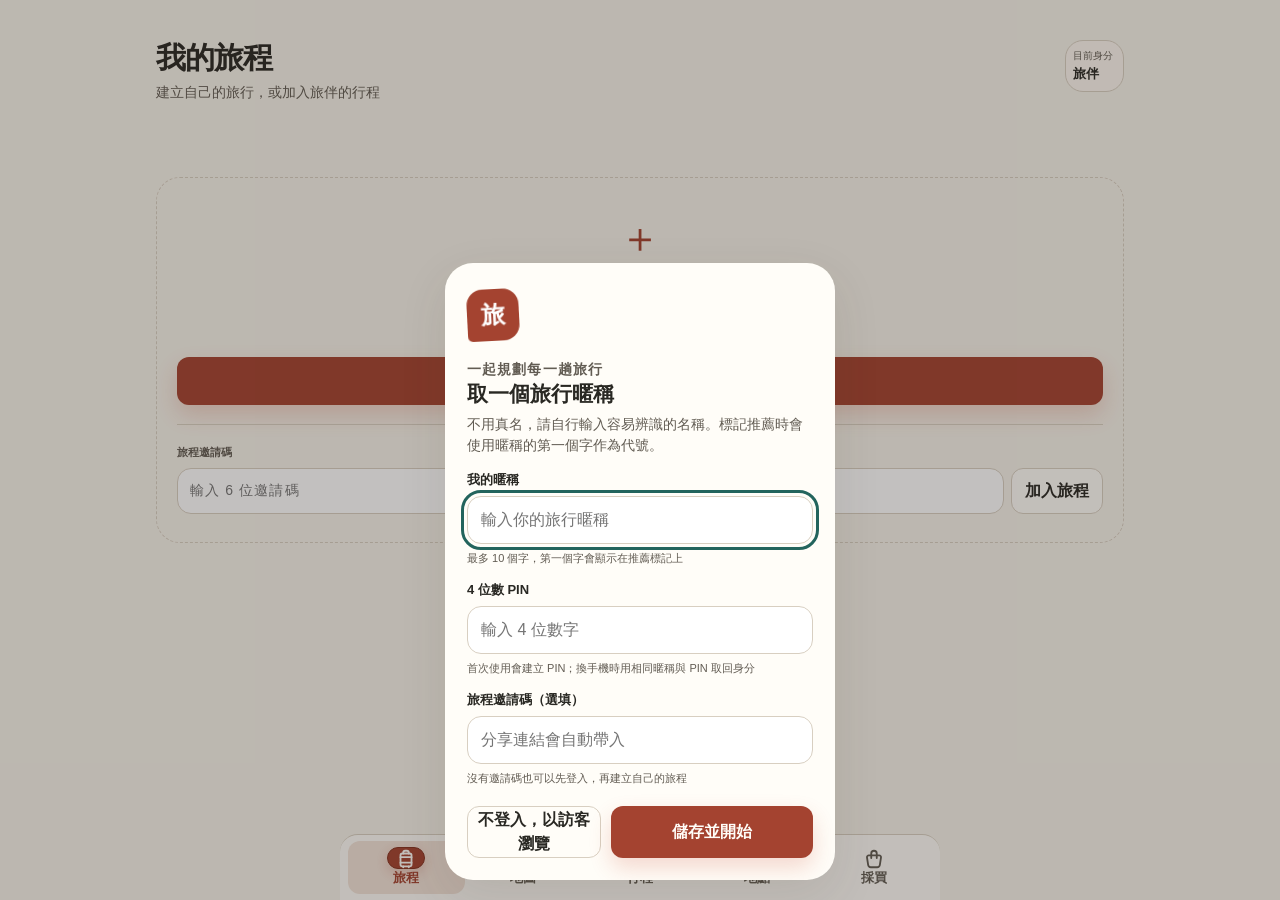
==== commit c162c1ff: "Improve travel workspace spacing and direct function access" ====
--- a/index.html
+++ b/index.html
@@ -15,8 +15,8 @@
     <meta name="apple-mobile-web-app-capable" content="yes" />
     <meta name="apple-mobile-web-app-title" content="旅伴" />
     <link rel="stylesheet" href="./vendor/leaflet/leaflet.css" />
-    <link rel="stylesheet" href="./styles.css?v=20261003.1" />
-    <link rel="stylesheet" href="./workspace-v3.css?v=20261003.1" />
+    <link rel="stylesheet" href="./styles.css?v=20261003.2" />
+    <link rel="stylesheet" href="./workspace-v3.css?v=20261003.2" />
   </head>
   <body>
     <main class="stage">
@@ -24,6 +24,15 @@
         <div id="app" class="app"></div>
         <nav class="tab-bar" aria-label="主要導覽">
           <!-- Icons: Tabler Icons, MIT License. See vendor/tabler-icons/LICENSE. -->
+          <button class="tab" type="button" data-tab="overview">
+            <span class="tab-icon" aria-hidden="true">
+              <svg viewBox="0 0 24 24" fill="none" stroke="currentColor" stroke-width="2" stroke-linecap="round" stroke-linejoin="round" focusable="false">
+                <path d="M6 8a2 2 0 0 1 2 -2h8a2 2 0 0 1 2 2v10a2 2 0 0 1 -2 2h-8a2 2 0 0 1 -2 -2l0 -10" />
+                <path d="M9 6v-1a2 2 0 0 1 2 -2h2a2 2 0 0 1 2 2v1" />
+                <path d="M6 10h12M6 16h12M9 20v1M15 20v1" />
+              </svg>
+            </span><span class="tab-label">旅程</span>
+          </button>
           <button class="tab active" type="button" data-tab="map" aria-current="page">
             <span class="tab-icon" aria-hidden="true">
               <svg viewBox="0 0 24 24" fill="none" stroke="currentColor" stroke-width="2" stroke-linecap="round" stroke-linejoin="round" focusable="false">
@@ -50,6 +59,14 @@
             </span><span class="tab-label">地點</span>
           </button>
 
+          <button class="tab" type="button" data-tab="shopping">
+            <span class="tab-icon" aria-hidden="true">
+              <svg viewBox="0 0 24 24" fill="none" stroke="currentColor" stroke-width="2" stroke-linecap="round" stroke-linejoin="round" focusable="false">
+                <path d="M6.331 8h11.339a2 2 0 0 1 1.977 2.304l-1.255 8.152a3 3 0 0 1 -2.966 2.544h-6.852a3 3 0 0 1 -2.965 -2.544l-1.255 -8.152A2 2 0 0 1 6.331 8" />
+                <path d="M9 11V6a3 3 0 0 1 6 0v5" />
+              </svg>
+            </span><span class="tab-label">採買</span>
+          </button>
         </nav>
         <div class="home-indicator" aria-hidden="true"></div>
       </section>
@@ -60,12 +77,12 @@
     <script src="./vendor/leaflet/leaflet.js"></script>
     <script src="./lib/travel-area-audit.js?v=20260913.1"></script>
     <script src="./lib/area-tags.js?v=20260913.1"></script>
-    <script src="./lib/canonical-travel-catalog.js?v=20261003.1"></script>
-    <script src="./lib/planning-geography.js?v=20261003.1"></script>
+    <script src="./lib/canonical-travel-catalog.js?v=20261003.2"></script>
+    <script src="./lib/planning-geography.js?v=20261003.2"></script>
     <script src="./lib/canonical-travel-manifest.js?v=20260913.1"></script>
     <script src="./lib/canonical-travel-migration.js?v=20260913.1"></script>
-    <script src="./lib/trip-workspace.js?v=20261003.1"></script>
-    <script src="./workspace-v3.js?v=20261003.1"></script>
-    <script src="./app.js?v=20261003.1"></script>
+    <script src="./lib/trip-workspace.js?v=20261003.2"></script>
+    <script src="./workspace-v3.js?v=20261003.2"></script>
+    <script src="./app.js?v=20261003.2"></script>
   </body>
 </html>
--- a/workspace-v3.css
+++ b/workspace-v3.css
@@ -1,7 +1,7 @@
 /* Travel workspace tokens. AA text pairs are asserted in tests/v3-workspace.test.mjs. */
 :root{--paper:#F7F3EA;--paper-2:#FFFDF8;--ink:#292823;--muted:#625C53;--line:#D8CFC1;--accent:#A44330;--accent-deep:#843321;--mineral:#23645D;--mineral-soft:#E4EFEB;--danger:#A12B32;--shadow:0 16px 48px #4936281A;--radius:20px;color-scheme:light;font-size:16px}
 body{background:var(--paper);color:var(--ink);line-height:1.5}button,input,select,textarea{font:inherit}button,a,input,select,textarea{touch-action:manipulation}button{min-height:44px;cursor:pointer}button:disabled{cursor:default;opacity:.6}button:focus-visible,a:focus-visible,input:focus-visible,select:focus-visible,textarea:focus-visible{outline:3px solid var(--mineral);outline-offset:3px}input,select,textarea{min-width:0;font-size:16px;color:var(--ink);background:var(--paper-2)}small,.meta{color:var(--muted);font-size:14px;line-height:1.5}h1,h2,h3,p{overflow-wrap:anywhere}h1{font-size:30px;letter-spacing:-.035em;line-height:1.2}h2{font-size:21px;line-height:1.35}h3{font-size:18px}textarea{width:100%;padding:14px;line-height:1.6;border:1px solid var(--line);border-radius:12px}
-.stage{display:block;padding:0;min-height:100dvh}.phone{width:100%;max-width:none;height:100dvh;min-height:0;border:0;border-radius:0;box-shadow:none;background:var(--paper)}.phone:before,.home-indicator{display:none}.app{inset:env(safe-area-inset-top) 0 calc(66px + env(safe-area-inset-bottom));scrollbar-width:thin}.screen{padding:20px;overflow-x:clip}.tab-bar{position:absolute;inset:auto 0 0;display:grid;grid-template-columns:repeat(3,minmax(0,1fr));height:calc(66px + env(safe-area-inset-bottom));padding:6px 16px calc(6px + env(safe-area-inset-bottom));border-top:1px solid var(--line);background:var(--paper-2);z-index:30}.tab{min-height:50px;color:var(--muted);border-radius:12px}.tab.active{color:var(--accent);background:#F3E3D8}.tab-label{font-size:14px;font-weight:600}.tab-icon{height:22px}.tab-icon svg{width:22px;height:22px}
+.stage{display:block;padding:0;min-height:100dvh}.phone{width:100%;max-width:none;height:100dvh;min-height:0;border:0;border-radius:0;box-shadow:none;background:var(--paper)}.phone:before,.home-indicator{display:none}.app{inset:env(safe-area-inset-top) 0 calc(66px + env(safe-area-inset-bottom));scrollbar-width:thin}.screen{padding:20px;overflow-x:clip}.tab-bar{position:absolute;inset:auto 0 0;display:grid;grid-template-columns:repeat(5,minmax(0,1fr));height:calc(66px + env(safe-area-inset-bottom));padding:6px 16px calc(6px + env(safe-area-inset-bottom));border-top:1px solid var(--line);background:var(--paper-2);z-index:30}.tab{min-height:50px;color:var(--muted);border-radius:12px}.tab.active{color:var(--accent);background:#F3E3D8}.tab-label{font-size:14px;font-weight:600}.tab-icon{height:22px}.tab-icon svg{width:22px;height:22px}
 .primary-button,.place-pool-cta-button{background:var(--accent);color:#FFFDF8;border:0;min-height:48px;font-size:16px;border-radius:12px}.secondary-button,.outline-button{border:1px solid var(--line);color:var(--ink);background:var(--paper-2);min-height:44px;border-radius:12px}.text-button{color:var(--accent);font-size:15px}.v3-header{display:flex;align-items:flex-start;justify-content:space-between;gap:12px;margin-bottom:20px}.v3-header h1{margin:4px 0 8px}.v3-header p{margin:0;color:var(--muted)}.v3-header>div:last-child{display:flex;gap:4px;flex-wrap:wrap;justify-content:flex-end}.v3-eyebrow{font-size:14px;font-weight:600;color:var(--mineral);margin:0}.v3-chips{display:flex;gap:8px;overflow-x:auto;scrollbar-width:none;padding:2px 0 12px}.v3-chips button{flex:0 0 auto;border:1px solid var(--line);border-radius:24px;background:var(--paper-2);padding:8px 16px;font-size:15px}.v3-chips button[aria-pressed=true]{background:var(--accent);color:#FFFDF8;border-color:var(--accent)}.v3-area-section{margin:22px 0}.v3-area-section h2{margin:0 0 8px}.v3-area-section h2 button{display:flex;gap:10px;align-items:center;background:none;border:0;padding:0;color:var(--ink);font-size:20px;font-weight:600}.v3-area-section h2 span{font-size:14px;color:var(--muted);font-weight:400}
 .v3-place-row{display:flex;align-items:center;gap:10px;padding:14px 0;border-bottom:1px solid #E2DCD1}.v3-place-row.is-focused{background:var(--mineral-soft);border-radius:12px;padding-inline:8px}.v3-place-open{display:flex;align-items:center;gap:12px;flex:1;min-width:0;text-align:left;background:none;border:0;padding:0}.v3-place-open>span:last-child{min-width:0;display:grid;gap:5px}.v3-place-open strong{font-size:17px;font-weight:600;line-height:1.5}.v3-place-open small,.v3-place-open span>span{font-size:14px;color:var(--muted)}.v3-place-icon{display:grid;place-items:center;flex:0 0 42px;height:48px;border-radius:12px;background:#EAE4D8;color:var(--ink);font-size:20px}.v3-select{flex:0 0 auto;min-width:64px;padding:8px;border:1px solid var(--line);border-radius:12px;background:transparent;color:var(--muted);font-size:14px}.v3-select[aria-pressed=true]{color:var(--accent);border-color:var(--accent);background:#F5E7DF}.v3-add{width:100%;margin-top:16px}.v3-empty{padding:38px 4px;color:var(--muted)}.v3-empty h2{color:var(--ink)}
 .v3-map-screen{height:100%;min-height:0;display:flex;flex-direction:column;padding:16px 16px 0;overflow:hidden}.v3-map-screen .v3-header{margin-bottom:8px}.v3-map-context{display:flex;align-items:center;justify-content:space-between;gap:8px;margin-bottom:6px;font-size:15px}.v3-map-context button{border:0;background:none;color:var(--mineral);padding:6px;white-space:nowrap}.v3-map-canvas.map-canvas{flex:1;height:auto;min-height:250px;position:relative;margin:0 -16px;border:0;border-radius:0;overflow:hidden}.v3-map-canvas .google-map{height:100%;min-height:250px}.v3-map-key{position:absolute;top:12px;left:12px;right:12px;pointer-events:none;color:var(--ink);background:#FFFDF8ED;border-radius:8px;padding:6px 10px;font-size:14px;width:max-content;max-width:calc(100% - 24px);z-index:4}.v3-map-sheet{position:absolute;inset:auto 8px 0;z-index:8;background:var(--paper-2);box-shadow:0 -8px 26px #4936281F;border-radius:22px 22px 0 0;max-height:75%;display:flex;flex-direction:column}.v3-sheet-states{display:flex;justify-content:center;gap:12px;padding:4px 12px;flex-shrink:0}.v3-sheet-states button{background:none;border:0;color:var(--muted);padding:6px 12px;font-size:14px}.v3-sheet-states button[aria-pressed=true]{color:var(--accent);font-weight:700;text-decoration:underline;text-underline-offset:6px}.v3-sheet-content{overflow:auto;padding:0 16px 16px;min-height:0}.v3-map-sheet.is-collapsed .v3-sheet-content{display:none}.v3-map-sheet.is-partial{max-height:38%}.v3-map-sheet.is-expanded{height:75%}.v3-today{font-size:15px;margin:4px 0 12px}.v3-map-results{display:grid;gap:0}.v3-map-results>button{display:flex;gap:12px;text-align:left;padding:12px 0;background:none;border:0;border-top:1px solid var(--line)}.v3-map-results b{display:grid;place-items:center;border-radius:50%;background:var(--mineral-soft);color:var(--mineral);width:32px;height:32px;flex-shrink:0}.v3-map-results span{display:grid;gap:3px}.v3-selected-preview .map-place-preview-card{border-radius:12px;box-shadow:none;margin-bottom:12px}.v3-leaflet-pin{background:none;border:0}.v3-leaflet-pin>span{display:grid;place-items:center;width:44px;height:44px;background:var(--accent);border:2px solid #FFFDF8;border-radius:50%;font-size:16px;font-weight:700;color:#FFFDF8}.v3-leaflet-pin>span.selected{background:var(--mineral);border-width:4px}
@@ -9,7 +9,205 @@
 .timeline-item{padding-block:18px;gap:14px}.timeline .place-copy strong{white-space:normal;font-size:18px;line-height:1.5}.timeline .place-copy span{font-size:14px;color:var(--muted);line-height:1.6}.time-button{font-variant-numeric:tabular-nums;min-height:44px;color:var(--accent);background:#F3E3D8;min-width:70px}.date-button{min-width:68px;min-height:64px}.date-button.active{background:var(--accent);color:#FFFDF8}.date-button span{font-size:14px}.v3-map-action{color:var(--mineral)!important;display:block}.itinerary-pool-bar{display:flex;gap:12px;align-items:center;flex-wrap:wrap}.day-area h2{font-size:18px}.day-area-name{white-space:normal}.drag-handle{min-width:44px;min-height:44px}.planner-draft-fields input,.planner-draft-fields select{font-size:16px;min-height:44px}.planner-draft-item{background:var(--paper-2);border-radius:12px;padding:16px}.place-pool-preview-badge{font-size:14px;color:var(--muted);background:none}.place-pool-preview-banner{font-size:15px;color:var(--muted)}
 .v3-planning.place-pool,.v3-exchange.place-pool{position:fixed;inset:0;z-index:70;padding:0;background:#29282359}.v3-planning .place-pool-workspace,.v3-exchange .place-pool-workspace{display:flex;flex-direction:column;width:100%;max-width:880px;height:100dvh;max-height:100dvh;min-height:0;margin:auto;padding:calc(20px + env(safe-area-inset-top)) 20px calc(20px + env(safe-area-inset-bottom));background:var(--paper-2);border-radius:0;overflow:hidden}.v3-planning header,.v3-exchange header{display:flex;justify-content:space-between;align-items:center;gap:16px}.v3-planning header button,.v3-exchange header button{background:none;border:0;font-size:25px;min-width:44px}.v3-planning-places,.v3-exchange-body{overflow:auto;flex:1;min-height:0}.v3-exchange-body label{display:grid;gap:8px;margin:20px 0 12px;font-weight:600}.v3-exchange textarea{min-height:220px;font-size:16px;font-weight:400}.v3-exchange footer{display:flex;gap:12px;padding-top:16px;flex-wrap:wrap}.v3-exchange footer button{flex:1}.v3-resolution-result{border-bottom:1px solid var(--line);padding:20px 0;display:grid;gap:10px}.v3-resolution-result label{display:grid;gap:8px}.v3-resolution-result select{min-height:48px}.v3-resolution-result p{margin:0;color:var(--muted)}
 @media(min-width:700px){.screen{max-width:900px;margin:auto}.v3-place-backdrop{display:grid;place-items:center;padding:28px}.v3-place-workspace.modal-sheet{height:auto;max-height:calc(100dvh - 56px);border-radius:24px;padding:28px}.v3-planning .place-pool-workspace,.v3-exchange .place-pool-workspace{height:calc(100dvh - 56px);margin:28px auto;border-radius:24px}.v3-map-screen{max-width:none}}
-@media(min-width:1180px){.v3-desktop{height:100%;display:grid;grid-template-columns:minmax(260px,.8fr) minmax(350px,1fr) minmax(420px,1.3fr);max-width:1800px;margin:auto}.v3-desktop>.v3-library,.v3-timeline-column{overflow:auto;min-height:0;border-right:1px solid var(--line)}.v3-desktop .screen{max-width:none;min-height:0}.v3-map-screen{padding-top:24px}.v3-map-heading{margin:0 0 12px}.v3-map-sheet.is-partial{max-height:30%}.tab-bar{left:calc(50% - 250px);right:calc(50% - 250px);border-radius:18px 18px 0 0}.v3-library>h2{margin:0 0 20px}.v3-desktop .v3-header{display:flex;flex-wrap:wrap}.v3-desktop .v3-header h1{font-size:22px}.v3-timeline-column .title-row h1{font-size:26px}.v3-timeline-column .title-row .meta{font-size:14px}}
 @media(prefers-reduced-motion:reduce){*,*::before,*::after{animation:none!important;transition:none!important;scroll-behavior:auto!important}}
 
 .v3-timeline-place{min-width:0}.v3-timeline-place .v3-map-action{border:0;background:none;text-align:left;padding:6px 0;font-size:14px;min-height:44px}.v3-place-row{flex-wrap:wrap}.v3-place-row>.planner-hours-warning{flex-basis:100%}.v3-place-row .place-tag-row{display:flex;flex-wrap:wrap}
+
+/* Focused pages share the existing travel workspace palette. */
+.tab-bar { grid-template-columns: repeat(5, minmax(0, 1fr)); padding-inline: 8px; }
+.tab { padding-inline: 2px; min-width: 0; }
+.tab-label { font-size: 13px; }
+.screen { padding: 28px 24px 36px; }
+.v3-header { gap: 24px; margin-bottom: 28px; }
+.v3-header > div:first-child { min-width: 0; }
+.v3-header > div:last-child { gap: 8px; flex-shrink: 0; }
+.v3-header h1 { font-size: 30px; margin: 6px 0 10px; }
+.v3-header .primary-button { padding: 10px 18px; }
+.page-undo-button, .overview-undo-button, .shopping-undo-button { min-width: 44px; }
+.v3-library-tools { display: grid; grid-template-columns: minmax(0, 2fr) minmax(140px, 1fr); gap: 16px; margin-bottom: 20px; }
+.v3-library-tools label { display: grid; gap: 8px; font-size: 14px; color: var(--muted); }
+.v3-library-tools input, .v3-library-tools select { width: 100%; min-height: 48px; padding: 10px 12px; border: 1px solid var(--line); border-radius: 12px; }
+.v3-library-secondary { display: flex; gap: 16px; align-items: flex-start; justify-content: space-between; margin: 8px 0 24px; }
+.v3-library-filters { min-width: 0; flex: 1; }
+.v3-library-filters summary { min-height: 44px; cursor: pointer; padding: 10px 0; color: var(--muted); }
+.v3-library-secondary > button { flex-shrink: 0; padding-inline: 14px; }
+.v3-result-count { margin: 0; color: var(--muted); font-size: 14px; }
+.v3-result-toolbar { display: flex; align-items: center; justify-content: space-between; gap: 16px; }
+.v3-result-toolbar > button { border: 0; background: transparent; padding: 8px; min-height: 44px; }
+.v3-area-section { margin: 32px 0; }
+.v3-area-section h2 { margin: 0 0 14px; }
+.v3-area-section h2 button { flex-wrap: wrap; gap: 8px 16px; text-align: left; padding-block: 6px; }
+.v3-place-list { border: 1px solid var(--line); border-radius: 16px; background: var(--paper-2); overflow: hidden; }
+.v3-place-row { padding: 20px 18px; gap: 16px; }
+.v3-place-row:last-child { border-bottom: 0; }
+.v3-place-row.is-focused { padding: 20px 18px; border-radius: 0; }
+.v3-place-open > span:last-child { gap: 6px; }
+.v3-place-open strong { font-size: 18px; }
+.v3-place-open .place-tag-row { margin: 2px 0; gap: 6px; }
+.v3-place-open .place-tag-chip { font-size: 13px; }
+.v3-select { min-height: 44px; padding-inline: 12px; }
+.v3-focused-screen { max-width: 1040px; margin: auto; }
+.v3-focused-screen > .screen { max-width: none; }
+
+/* The map gets the remaining viewport; its list becomes a separate desktop column. */
+.v3-map-screen { max-width: none; padding: 20px 20px 0; }
+.v3-map-screen .v3-header { margin-bottom: 16px; }
+.v3-map-context { margin-bottom: 12px; flex-wrap: wrap; }
+.v3-map-layout { position: relative; flex: 1; min-height: 240px; margin: 0 -20px; display: flex; }
+.v3-map-canvas.map-canvas { min-width: 0; min-height: 240px; margin: 0; }
+.v3-map-key { top: auto; bottom: 12px; font-size: 12px; max-width: calc(100% - 24px); }
+.v3-map-sheet.is-partial { max-height: 28%; }
+.v3-map-sheet.is-expanded { height: 78%; max-height: 78%; }
+.v3-sheet-states { border-bottom: 1px solid var(--line); }
+.v3-sheet-content { padding: 12px 16px 20px; }
+.v3-map-results > button { min-height: 64px; align-items: center; gap: 14px; padding-block: 16px; }
+.v3-map-results span { min-width: 0; overflow-wrap: anywhere; }
+.v3-today { line-height: 1.7; }
+.v3-map-key { bottom: auto; top: 12px; }
+
+/* Information first; scheduling occupies its own pane, with an always available action. */
+.v3-place-workspace.modal-sheet { padding: calc(24px + env(safe-area-inset-top)) 24px calc(16px + env(safe-area-inset-bottom)); }
+.v3-place-workspace > header { margin-bottom: 12px; }
+.v3-place-workspace h2 { font-size: 26px; margin: 6px 0 8px; }
+.v3-place-workspace header .icon-button { flex: 0 0 44px; }
+.v3-detail-tabs { display: grid; grid-template-columns: 1fr 1fr; gap: 4px; padding: 4px; border-radius: 14px; background: var(--paper); margin: 8px 0 20px; }
+.v3-detail-tabs button { background: transparent; border: 0; border-radius: 10px; color: var(--muted); min-height: 48px; }
+.v3-detail-tabs button[aria-pressed=true] { background: var(--paper-2); color: var(--mineral); box-shadow: 0 2px 6px #2928230d; font-weight: 600; }
+.v3-schedule-summary { font-size: 15px; padding: 0 0 18px; margin: 0 0 20px; }
+.v3-place-workspace .detail-gallery { margin-bottom: 24px; max-height: 220px; }
+.v3-place-info > p { font-size: 16px; line-height: 1.75; margin-block: 16px; }
+.v3-place-actions { display: grid; grid-template-columns: minmax(0, 1fr) minmax(0, 1fr); gap: 12px; margin: 20px 0 28px; }
+.v3-place-actions button { padding: 10px 12px; border-radius: 12px; }
+.v3-place-actions .primary-button { background: var(--accent); color: var(--paper-2); }
+.v3-place-actions .secondary-button { border: 1px solid var(--line); background: var(--paper-2); color: var(--ink); }
+.v3-info-section { padding: 24px 0; border-top: 1px solid var(--line); }
+.v3-info-section h3 { margin: 0 0 16px; }
+.v3-info-section .vote-panel { margin: 0 0 16px; padding: 0; border: 0; background: none; }
+.v3-info-section > [data-vote] { width: 100%; }
+.v3-info-section .voter-list { flex-wrap: wrap; gap: 8px; }
+.v3-opening-hours { font-size: 15px; line-height: 1.8; margin-bottom: 20px; }
+.v3-place-workspace .place-contact-grid { grid-template-columns: minmax(0, 1fr); gap: 12px; margin: 0 0 24px; align-items: stretch; }
+.v3-place-workspace .place-contact-item { padding: 16px; }
+.v3-place-workspace .place-contact-item small { font-size: 14px; }
+.v3-place-workspace .place-contact-item strong, .v3-place-workspace .place-contact-item a { font-size: 16px; white-space: normal; overflow-wrap: anywhere; }
+.v3-place-workspace .tabelog-reservation-button { grid-column: 1; grid-row: auto; height: 48px; min-height: 48px; font-size: 16px; }
+.v3-place-workspace .place-note-card { padding: 18px; gap: 12px; margin: 0; }
+.v3-place-workspace .place-note-card label { display: grid; gap: 12px; }
+.v3-place-workspace .place-note-card button, .v3-place-workspace .place-note-card p { font-size: 15px; }
+.v3-manual-fields { display: grid; grid-template-columns: 1fr 1fr; gap: 20px 16px; margin: 20px 0; }
+.v3-manual-fields label { display: grid; gap: 10px; font-size: 15px; color: var(--muted); }
+.v3-manual-fields label:first-child { grid-column: 1 / -1; }
+.v3-manual-fields input, .v3-manual-fields select { width: 100%; padding: 12px; min-height: 48px; border: 1px solid var(--line); border-radius: 12px; }
+.v3-scheduling > [data-v3-hours] { margin: 20px 0 28px; padding: 16px; background: var(--paper); border-radius: 12px; font-size: 15px; line-height: 1.7; }
+.v3-required-row { display: flex; gap: 14px; flex-wrap: wrap; align-items: center; margin: 24px 0; }
+.v3-required-row button { min-height: 48px; background: var(--mineral-soft); color: var(--mineral); border: 1px solid var(--mineral); border-radius: 12px; padding: 8px 16px; }
+.v3-required-row span { color: var(--muted); font-size: 14px; }
+.v3-ai-conditions > p { color: var(--muted); font-size: 15px; line-height: 1.7; }
+.v3-ai-conditions > button { margin-top: 20px; padding-inline: 16px; }
+.v3-workspace-footer { position: sticky; bottom: calc(-16px - env(safe-area-inset-bottom)); margin: 28px -24px calc(-16px - env(safe-area-inset-bottom)); padding: 16px 24px calc(16px + env(safe-area-inset-bottom)); grid-template-columns: minmax(80px, .7fr) minmax(0, 1.3fr); border-top: 1px solid var(--line); background: var(--paper-2); z-index: 5; }
+.v3-place-workspace .place-detail-delete-button { display: block; margin-top: 24px; }
+.v3-exchange-step { padding: 24px 0; border-top: 1px solid var(--line); }
+.v3-exchange-step h3 { margin: 0 0 18px; }
+.v3-exchange-step h3 span { display: inline-grid; place-items: center; width: 30px; height: 30px; border-radius: 50%; background: var(--mineral-soft); color: var(--mineral); margin-right: 6px; }
+.v3-exchange [data-v3-instructions] { min-height: 120px; height: 120px; }
+.v3-exchange [data-v3-plan-text] { min-height: 200px; }
+.v3-exchange-step > button { width: 100%; margin-top: 8px; }
+.title-row { gap: 20px; align-items: flex-start; flex-wrap: wrap; margin-bottom: 24px; }
+.itinerary-pool-bar { justify-content: flex-start; margin: 0 0 24px; padding: 16px; background: var(--paper-2); border: 1px solid var(--line); border-radius: 14px; }
+.date-strip { margin-bottom: 28px; gap: 10px; }
+.timeline-item { padding-block: 24px; }
+
+@media (max-width: 480px) {
+  .screen { padding: 24px 18px 32px; }
+  .v3-header { flex-wrap: wrap; gap: 16px; margin-bottom: 24px; }
+  .v3-header > div:last-child { width: 100%; justify-content: flex-start; }
+  .v3-header h1 { font-size: 28px; }
+  .v3-library-tools { grid-template-columns: minmax(0, 1fr); gap: 14px; }
+  .v3-library-secondary { flex-wrap: wrap; }
+  .v3-library-filters { flex-basis: 100%; }
+  .v3-library-secondary > button { width: 100%; }
+  .v3-place-row { padding: 18px 14px; gap: 12px; }
+  .v3-place-icon { display: none; }
+  .v3-place-open strong { font-size: 17px; }
+  .v3-map-screen { padding: 16px 16px 0; }
+  .v3-map-screen .v3-header { flex-wrap: nowrap; gap: 12px; margin-bottom: 10px; }
+  .v3-map-screen .v3-header > div:last-child { width: auto; }
+  .v3-map-screen .v3-header h1 { margin-bottom: 0; }
+  .v3-map-screen .v3-header .primary-button { font-size: 14px; padding: 8px 10px; }
+  .v3-map-screen .v3-header .v3-eyebrow { display: none; }
+  .v3-map-layout { margin-inline: -16px; }
+  .v3-map-context { font-size: 14px; margin-bottom: 8px; }
+  .v3-map-key { font-size: 11px; }
+  .v3-place-workspace.modal-sheet { padding-inline: 18px; }
+  .v3-workspace-footer { margin-inline: -18px; padding-inline: 18px; }
+  .v3-place-actions { grid-template-columns: 1fr; }
+}
+@media (max-width: 360px) {
+  .v3-place-workspace .place-contact-grid { grid-template-columns: 1fr; }
+  .v3-manual-fields, .v3-time-fields { grid-template-columns: 1fr; }
+  .v3-select { min-width: 56px; padding-inline: 8px; }
+  .tab-label { font-size: 12px; }
+}
+@media (min-width: 700px) {
+  .screen { max-width: 1040px; padding: 40px 36px; }
+  .v3-map-screen { max-width: none; padding: 28px 28px 0; }
+  .v3-map-layout { margin-inline: -28px; }
+  .v3-place-workspace.modal-sheet { max-width: 720px; padding: 32px; }
+  .v3-workspace-footer { bottom: -32px; margin: 28px -32px -32px; padding: 20px 32px; }
+  .tab-bar { left: max(0px, calc(50% - 300px)); right: max(0px, calc(50% - 300px)); border-radius: 18px 18px 0 0; }
+}
+@media (min-width:1180px) {
+  .v3-map-screen { height: 100%; }
+  .v3-map-layout { display: grid; grid-template-columns: minmax(0, 1fr) 350px; gap: 0; }
+  .v3-map-canvas.map-canvas { height: 100%; }
+  .v3-map-sheet { position: relative; inset: auto; border-radius: 0; border-left: 1px solid var(--line); box-shadow: none; min-height: 0; max-height: none; }
+  .v3-map-sheet.is-partial, .v3-map-sheet.is-expanded { height: 100%; max-height: none; }
+  .v3-map-sheet.is-collapsed .v3-sheet-content { display: block; }
+  .v3-sheet-states { display: none; }
+  .v3-sheet-content { padding: 24px; }
+  .v3-header { align-items: center; }
+  .v3-library-tools { grid-template-columns: minmax(0, 2fr) minmax(180px, 1fr); }
+}
+
+/* Supporting pages use the same readable rhythm and exposed entry actions. */
+.overview-screen { padding: 28px 24px 36px; gap: 28px; }
+.overview-screen .title-row { margin-bottom: 0; gap: 20px; }
+.overview-screen .header-actions { gap: 10px; flex-wrap: wrap; }
+.overview-screen .subtitle { line-height: 1.6; font-size: 16px; margin-top: 12px; }
+.overview-screen .flight-section { margin-top: 0; }
+.overview-screen .section-row h2 { font-size: 20px; }
+.overview-screen .flight-leg { padding: 16px 14px; gap: 10px; }
+.overview-screen .airport span, .overview-screen .flight-travelers { font-size: 14px; line-height: 1.6; }
+.overview-metrics { gap: 12px; margin: 0; }
+.overview-metrics > button { padding: 20px 12px; min-height: 100px; }
+.overview-metrics span, .overview-status-card span, .overview-readiness span { font-size: 14px; line-height: 1.6; }
+.overview-action-list { gap: 14px; }
+.overview-action-card { padding: 20px; min-height: 92px; }
+.overview-action-card strong { font-size: 17px; }
+.overview-action-card small { font-size: 14px; line-height: 1.6; }
+.shopping-screen .shopping-title-row { margin-bottom: 24px; }
+.shopping-title-row .meta { font-size: 15px; line-height: 1.6; margin-top: 10px; }
+.shopping-sticky-actions { position: static; display: grid; grid-template-columns: 1fr 1fr 1fr; gap: 12px; margin: 0 0 28px; padding: 0; background: none; border: 0; box-shadow: none; }
+.shopping-screen .shopping-sticky-actions > button { min-height: 48px; padding: 12px; font-size: 15px; border-radius: 12px; background: var(--paper-2); color: var(--ink); }
+.shopping-screen .shopping-sticky-actions > [data-add-shopping-item] { background: var(--accent); color: var(--paper-2); border: 0; }
+.shopping-summary { padding: 20px 16px 24px; margin-bottom: 20px; }
+.shopping-summary span { font-size: 14px; }
+.shopping-budget-strip { padding: 16px; gap: 8px 12px; margin: 0 0 24px; }
+.shopping-budget-strip span, .shopping-budget-strip small { font-size: 14px; }
+.shopping-budget-strip strong { font-size: 16px; }
+.shopping-category-tabs, .shopping-status-tabs { gap: 10px; margin-bottom: 20px; }
+.shopping-category-tabs button, .shopping-status-tabs button, .shopping-select-button { min-height: 44px; font-size: 14px; padding-inline: 14px; }
+.shopping-item { padding-block: 20px; gap: 14px; }
+.shopping-item-copy strong { font-size: 18px; }
+.shopping-item-copy small { font-size: 14px; line-height: 1.6; }
+@media (max-width: 480px) {
+  .overview-screen { padding: 24px 18px 32px; }
+  .overview-metrics { grid-template-columns: 1fr 1fr; }
+  .shopping-sticky-actions { grid-template-columns: 1fr 1fr; }
+  .shopping-sticky-actions > [data-add-shopping-item] { grid-column: 1 / -1; grid-row: 1; }
+  .shopping-budget-strip { grid-template-columns: 1fr; }
+  .shopping-budget-strip strong, .shopping-budget-strip small { text-align: left; }
+}
+@media (min-width: 700px) {
+  .overview-screen { padding: 40px 36px; }
+}
